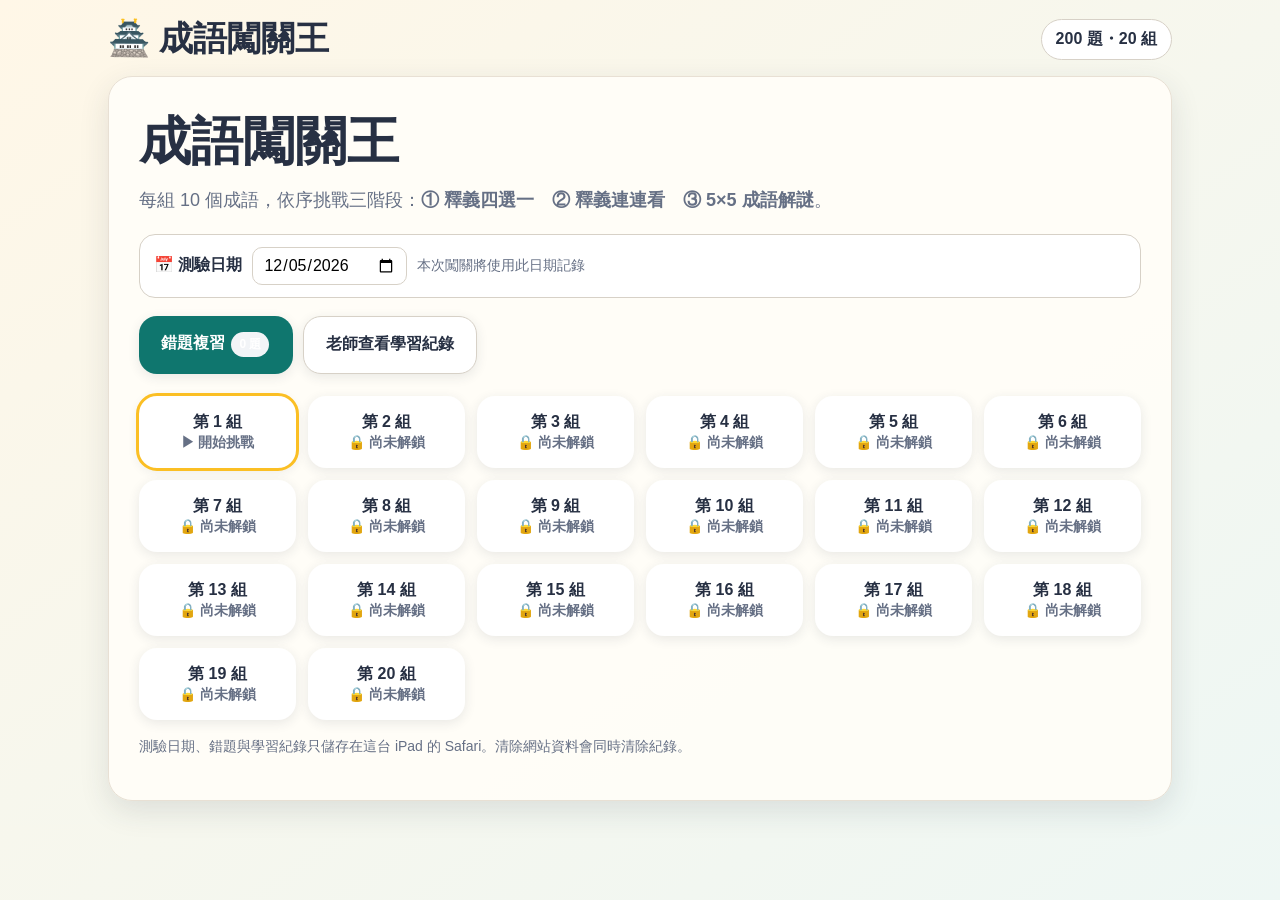
==== idiom-quiz.html @ 86981073 "Add idiom quiz game (成語闖關王) HTML page Co-Authored-By: Claude Fable 5 <noreply@anthropic.com> Claude-" ====
<!doctype html>
<html lang="zh-Hant"><head><meta charset="utf-8"><meta name="viewport" content="width=device-width,initial-scale=1,maximum-scale=1,user-scalable=no,viewport-fit=cover"><meta name="apple-mobile-web-app-capable" content="yes"><meta name="apple-mobile-web-app-status-bar-style" content="default"><title>成語闖關王｜臺南市國小成語題庫</title>
<style>
:root{--bg:#f6f1e8;--card:#fffdf8;--ink:#273043;--muted:#667085;--accent:#f59e0b;--accent2:#0f766e;--ok:#15803d;--bad:#b42318;--line:#d7d1c7;--shadow:0 10px 30px rgba(39,48,67,.12)}
*{box-sizing:border-box;-webkit-tap-highlight-color:transparent} html,body{margin:0;min-height:100%;font-family:-apple-system,BlinkMacSystemFont,"PingFang TC","Noto Sans TC","Microsoft JhengHei",sans-serif;color:var(--ink);background:linear-gradient(145deg,#fff7e7,#eef7f4);touch-action:manipulation} button{font:inherit;color:inherit} .app{max-width:1100px;margin:auto;padding:calc(16px + env(safe-area-inset-top)) 18px calc(24px + env(safe-area-inset-bottom))} header{display:flex;gap:12px;align-items:center;justify-content:space-between;margin-bottom:14px} .brand{font-weight:900;font-size:clamp(22px,4vw,34px)} .pill{background:#fff;border:1px solid var(--line);padding:9px 14px;border-radius:999px;font-weight:700} .card{background:rgba(255,253,248,.96);border:1px solid #e8e0d4;border-radius:24px;box-shadow:var(--shadow);padding:clamp(18px,3vw,30px)} h1,h2,h3,p{margin-top:0} .home h1{font-size:clamp(30px,6vw,52px);margin-bottom:8px} .lead{font-size:18px;color:var(--muted);line-height:1.7} .group-grid{display:grid;grid-template-columns:repeat(auto-fit,minmax(145px,1fr));gap:12px;margin-top:22px} .group-btn,.bigbtn,.option,.match-btn{border:0;border-radius:18px;background:white;box-shadow:0 3px 12px rgba(39,48,67,.1);padding:16px;min-height:58px;cursor:pointer;font-weight:800} .group-btn.done{background:#e9f8ef;color:#166534} .group-btn.current{outline:3px solid #fbbf24} .bigbtn{background:var(--accent2);color:white;padding:14px 22px} .secondary{background:#fff;color:var(--ink);border:1px solid var(--line)} .topline{display:flex;align-items:center;justify-content:space-between;gap:10px;flex-wrap:wrap} .progress{height:12px;background:#ece8df;border-radius:99px;overflow:hidden;margin:12px 0 22px} .progress>div{height:100%;background:linear-gradient(90deg,#f59e0b,#0f766e);transition:width .25s} .instruction{font-size:17px;color:var(--muted);line-height:1.6} .match-wrap{display:grid;grid-template-columns:1fr 1.65fr;gap:18px;position:relative} .match-col{display:flex;flex-direction:column;gap:12px} .match-btn{text-align:left;line-height:1.45;position:relative;border:2px solid transparent} .match-btn.idiom{font-size:22px;text-align:center} .match-btn.selected{border-color:#f59e0b;background:#fff7dd} .match-btn.matched{background:#e8f7ed;color:#166534;opacity:.75} .definition{font-size:clamp(19px,3.2vw,28px);line-height:1.7;background:#fff7e7;padding:22px;border-radius:18px;margin:18px 0} .options{display:grid;grid-template-columns:1fr 1fr;gap:14px} .option{font-size:clamp(20px,3vw,26px);min-height:76px} .option.correct{background:#dcfce7;color:#166534} .option.wrong{background:#fee2e2;color:#991b1b} .grid5{display:grid;grid-template-columns:repeat(5,1fr);gap:10px;max-width:620px;margin:18px auto} .tile{aspect-ratio:1;border:0;border-radius:16px;background:white;box-shadow:0 3px 12px rgba(39,48,67,.13);font-size:clamp(27px,6vw,46px);font-weight:900;cursor:pointer} .tile.sel{background:#fff0bd;outline:3px solid #f59e0b} .tile.solved{background:#e7f7ec;color:#166534} .tile.bad{animation:shake .25s;background:#fee2e2} @keyframes shake{25%{transform:translateX(-5px)}75%{transform:translateX(5px)}} .answerline{height:54px;display:flex;justify-content:center;align-items:center;gap:8px;font-size:28px;font-weight:900;letter-spacing:.15em} .feedback{min-height:30px;text-align:center;font-weight:800;margin:12px 0} .ok{color:var(--ok)} .badtext{color:var(--bad)} .stage-badge{font-weight:900;color:#0f766e} .scorebox{display:flex;gap:10px;flex-wrap:wrap} .modal{position:fixed;inset:0;background:rgba(15,23,42,.42);display:flex;align-items:center;justify-content:center;padding:20px;z-index:5} .modal .card{max-width:560px;text-align:center} .hidden{display:none!important} .stars{font-size:42px;letter-spacing:8px} .tiny{font-size:14px;color:var(--muted)} @media(max-width:720px){.match-wrap{grid-template-columns:1fr} .match-btn.idiom{font-size:20px} .options{grid-template-columns:1fr} .card{border-radius:18px;padding:16px} .grid5{gap:7px} .tile{border-radius:12px}} @media(orientation:landscape) and (max-height:600px){.app{padding-top:8px} header{margin-bottom:6px} .definition{padding:12px;margin:8px 0;font-size:18px} .grid5{max-width:430px;gap:6px;margin:8px auto} .tile{font-size:30px}}

/* 學習紀錄與教師模式 */
.home-actions{display:flex;gap:10px;flex-wrap:wrap;margin:18px 0}.datebox{display:flex;align-items:center;gap:10px;flex-wrap:wrap;background:#fff;padding:12px 14px;border:1px solid var(--line);border-radius:16px}.datebox input{font:inherit;padding:8px 10px;border:1px solid var(--line);border-radius:10px;background:#fff}.record-table{width:100%;border-collapse:collapse;font-size:15px}.record-table th,.record-table td{padding:10px 8px;border-bottom:1px solid var(--line);text-align:left;vertical-align:top}.record-table th{background:#f8f5ef;position:sticky;top:0}.table-wrap{overflow:auto;max-height:52vh;border:1px solid var(--line);border-radius:14px}.wrong-list{display:grid;gap:10px;margin:14px 0}.wrong-item{background:#fff;border:1px solid var(--line);border-radius:14px;padding:12px}.tag{display:inline-block;padding:4px 8px;border-radius:999px;font-size:12px;font-weight:800;background:#f2f4f7;margin:2px}.tag.badtag{background:#fee2e2;color:#991b1b}.tag.oktag{background:#dcfce7;color:#166534}.review-count{font-size:20px;font-weight:900}.danger{background:#fff;color:#991b1b;border:1px solid #fecaca}.teacher-summary{display:grid;grid-template-columns:repeat(auto-fit,minmax(150px,1fr));gap:10px;margin:14px 0}.stat{background:#fff;border:1px solid var(--line);border-radius:14px;padding:14px}.stat b{display:block;font-size:26px;margin-top:4px}@media(max-width:720px){.record-table{font-size:13px}.record-table th,.record-table td{padding:8px 6px}}
</style></head><body><div class="app"><header><div class="brand">🏯 成語闖關王</div><div id="headerInfo" class="pill">200 題</div></header><main id="main"></main></div><div id="modal" class="modal hidden"><div class="card" id="modalCard"></div></div>
<script>
const BANK=[{"no": 1, "group": "第 1 組", "idiom": "口若懸河", "definition": "形容人說起話來像瀑布一樣滔滔不絕，比喻人能言善辯。與「笨口拙舌、張口結舌、期期艾艾」相反。"}, {"no": 2, "group": "第 1 組", "idiom": "探囊取物", "definition": "伸手到袋子裡拿取東西。比喻事情極容易辦到。也作「囊中取物」。"}, {"no": 3, "group": "第 1 組", "idiom": "守株待兔", "definition": "沿用過去的方法，守在樹旁，等待撞樹而死的兔子，最後終一無所得。比喻拘泥守成。後亦用「守株待兔」比喻妄想不勞而獲或等著目標自己送上門來。"}, {"no": 4, "group": "第 1 組", "idiom": "明察秋毫", "definition": "目光敏銳，可看見秋天鳥獸新長的毫毛。後用「明察秋毫」比喻洞察一切，能看到極細微的地方。（秋毫：鳥獸在秋天新長的細毛。後用以比喻細微的事物。)"}, {"no": 5, "group": "第 1 組", "idiom": "投桃報李", "definition": "比喻朋友之間友情深重，禮尚往來。"}, {"no": 6, "group": "第 1 組", "idiom": "防微杜漸", "definition": "微，隱微。杜，堵塞、阻絕。漸，逐漸擴大。在錯誤或壞事萌芽的時候及時制止，杜絕它發展。意指謹慎地防止事物的惡化。"}, {"no": 7, "group": "第 1 組", "idiom": "宜室宜家", "definition": "指女子有婦德，能使家庭和樂，夫婦和諧。"}, {"no": 8, "group": "第 1 組", "idiom": "謙沖自牧", "definition": "指人謙虛不自滿。（牧，養）"}, {"no": 9, "group": "第 1 組", "idiom": "一言九鼎", "definition": "形容說話具有決定性的作用。（鼎，古代國家的寶器）"}, {"no": 10, "group": "第 1 組", "idiom": "鴻鵠之志", "definition": "鴻鵠，天鵝，善高飛；形容遠大的志向，與「燕雀之志」相反。"}, {"no": 11, "group": "第 2 組", "idiom": "疾風勁草", "definition": "喻遭遇危難，才知其節操的堅貞。"}, {"no": 12, "group": "第 2 組", "idiom": "矯揉造作", "definition": "刻意的人工施為與雕琢。後亦用「矯揉造作」形容裝腔作勢、刻意做作的態度。義近「裝腔作勢」、「裝模作樣」。"}, {"no": 13, "group": "第 2 組", "idiom": "孜孜不倦", "definition": "指勤勉而不知疲倦。也作「孳ㄗ孳不倦」。(孜孜，勤勉不懈。)"}, {"no": 14, "group": "第 2 組", "idiom": "伯樂相馬", "definition": "比喻善於發現、選拔人才。（伯樂，本名孫陽，春秋秦穆公時人，以善於觀察馬著稱）"}, {"no": 15, "group": "第 2 組", "idiom": "沉魚落雁", "definition": "形容女子容貌美麗出眾。（「閉月羞花」、「國色天香」、「傾國傾城」皆可形容美人）"}, {"no": 16, "group": "第 2 組", "idiom": "吳下阿蒙", "definition": "用以譏諷人沒有才學。（阿蒙，三國時吳國大將呂蒙）"}, {"no": 17, "group": "第 2 組", "idiom": "高瞻遠矚", "definition": "形容人眼光遠大。（瞻，遠望；矚，注視）"}, {"no": 18, "group": "第 2 組", "idiom": "光風霽月", "definition": "用雨過天晴時的清風明月，比喻人坦蕩高尚的胸懷品格。（光風，雨後初晴時的和風；霽，指雨雪初晴）"}, {"no": 19, "group": "第 2 組", "idiom": "口碑載道", "definition": "眾人稱頌的話語，就像刻在記功碑上一樣，到處流傳。比喻廣受好評。同「有口皆碑」"}, {"no": 20, "group": "第 2 組", "idiom": "江郎才盡", "definition": "南朝文學家江淹，少有文名，晚年文思漸衰。比喻才情文思的減退。"}, {"no": 21, "group": "第 3 組", "idiom": "行雲流水", "definition": "比喻文章非常自然，毫不呆板。"}, {"no": 22, "group": "第 3 組", "idiom": "行不由徑", "definition": "走路不走小路。比喻人行事光明正大，心胸坦蕩磊落。"}, {"no": 23, "group": "第 3 組", "idiom": "文過飾非", "definition": "文：掩飾。飾：遮掩、偽裝。掩飾過失、錯誤。"}, {"no": 24, "group": "第 3 組", "idiom": "童叟無欺", "definition": "童意為「小孩」、叟意為「老人」，對待小孩和老人的態度一樣，不會欺瞞。比喻商店買賣誠實有信用。"}, {"no": 25, "group": "第 3 組", "idiom": "千里鵝毛", "definition": "喻禮物雖輕但情意甚重。（鵝毛，指物品微薄）"}, {"no": 26, "group": "第 3 組", "idiom": "鍥而不捨", "definition": "比喻做事持之以恆，堅持不懈。（鍥，雕刻；捨，停止）"}, {"no": 27, "group": "第 3 組", "idiom": "一暴十寒", "definition": "在陽光下曝晒一天，又接連冷凍十天。比喻人做事缺乏恆心，時常中斷(暴，同「曝」，曝晒)。"}, {"no": 28, "group": "第 3 組", "idiom": "滴水穿石", "definition": "滴水久了可使石穿。比喻持之以恆，事必有成。後亦用「水滴石穿」比喻小問題日積月累也會成為大問題。義近「有志竟成」，與「半途而廢」義反。"}, {"no": 29, "group": "第 3 組", "idiom": "寸草春暉", "definition": "比喻父母養育恩情的深重，兒女竭盡心力亦難以回報。（寸草，一寸長的小草，指兒女；春暉，春天溫暖的陽光，指父母對兒女細心的呵護與教養）"}, {"no": 30, "group": "第 3 組", "idiom": "金蘭之交", "definition": "形容朋友交情的契合。（金，用以比喻其堅；蘭，比喻其香。）與「莫逆之交」、「金石之交」義近。"}, {"no": 31, "group": "第 4 組", "idiom": "鏡花水月", "definition": "鏡中的影像，水裡的月亮。比喻虛幻不實在。同「鏡像水月」。"}, {"no": 32, "group": "第 4 組", "idiom": "讓棗推梨", "definition": "南朝梁 王泰讓棗，後漢 孔融推梨。用以稱讚兄弟之間友愛。與「兄友弟恭」義近。"}, {"no": 33, "group": "第 4 組", "idiom": "駑馬十駕", "definition": "駑，劣馬；駕，指馬車一天的行程為一駕。句謂良馬一天能跑千里之遙；劣馬雖慢，只要堅持不懈，也能跑很遠的路程。比喻平庸的人只要勤奮做事，也能有所成就。同「跬ㄎㄨㄟˇ步千里」、「勤能補拙」。"}, {"no": 34, "group": "第 4 組", "idiom": "汲汲營營", "definition": "汲汲，勤求不息；營營，追逐求取。形容人急切地奔馳追逐，以求取功名利祿。"}, {"no": 35, "group": "第 4 組", "idiom": "一片冰心", "definition": "又作「冰心玉壺」。冰心，心如冰般純潔清明。比喻人不慕名利，心境高潔。"}, {"no": 36, "group": "第 4 組", "idiom": "蕙質蘭心", "definition": "又作「蘭質蕙心」。蘭、蕙，皆香草；心靈如蕙，品質如蘭。比喻女子心性聰慧高雅。"}, {"no": 37, "group": "第 4 組", "idiom": "焚琴煮鶴", "definition": "把琴當柴燒，烹煮鶴來吃。比喻極殺風景的事。"}, {"no": 38, "group": "第 4 組", "idiom": "班門弄斧", "definition": "班，魯班，古代春秋魯國巧匠；弄，耍弄。「班門弄斧」指在巧匠魯班門前耍弄大斧。比喻在行家面前賣弄本事，不自量力。與「量力而行、深藏不露」相反。"}, {"no": 39, "group": "第 4 組", "idiom": "不世之材", "definition": "不世，世上少有的，非常的。形容當世少有，極出色的人材；是推崇讚譽之詞。同「蓋世之才」（註：蓋世，超過、高出當代之上）。"}, {"no": 40, "group": "第 4 組", "idiom": "劍及履及", "definition": "履，鞋子，做腳步解。及，到達。比喻奮起速行，指辦事效率極高。"}, {"no": 41, "group": "第 5 組", "idiom": "運籌帷幄", "definition": "運籌，籌謀策劃；帷幄，古時軍中帳幕。泛指善於策劃或指揮，也用以比喻居幕後策劃。"}, {"no": 42, "group": "第 5 組", "idiom": "一字千金", "definition": "一個字價值千兩黃金；形容文字價值很高。"}, {"no": 43, "group": "第 5 組", "idiom": "伯仲之間", "definition": "比喻彼此的能力不相上下。（古代兄弟排行：伯仲叔季。以伯仲比喻差距小。）與「一時瑜亮」、「不分軒輊」、「工力悉敵」、「並駕齊驅」意思相當。"}, {"no": 44, "group": "第 5 組", "idiom": "披星戴月", "definition": "形容早出晚歸地辛勤工作。"}, {"no": 45, "group": "第 5 組", "idiom": "臨深履薄", "definition": "形容謹慎小心。（詩經：「戰戰兢兢，如臨深淵，如履薄冰」）"}, {"no": 46, "group": "第 5 組", "idiom": "眾口鑠金", "definition": "形容輿論力量極大，可以顛倒黑白，混淆是非。（註：鑠，熔化；金，泛指金屬）"}, {"no": 47, "group": "第 5 組", "idiom": "好整以暇", "definition": "形容人喜愛嚴整而又能從容不迫（註：整，使齊一、有秩序；以，而）；今多用在紛亂、繁忙中顯得從容不迫的樣子。"}, {"no": 48, "group": "第 5 組", "idiom": "不亢不卑", "definition": "不高傲也不自卑。（亢：高。）"}, {"no": 49, "group": "第 5 組", "idiom": "曲突徙薪", "definition": "突，煙囪；彎曲煙囪，移開木材。比喻在禍患未發生前，先採取防範措施，則災禍不會發生。同「防患未然」、「未雨綢繆」。"}, {"no": 50, "group": "第 5 組", "idiom": "發憤忘食", "definition": "專心學習或工作以致忘記吃飯，形容十分勤奮。"}, {"no": 51, "group": "第 6 組", "idiom": "臨渴掘井", "definition": "不早作準備，事到臨頭才想辦法。"}, {"no": 52, "group": "第 6 組", "idiom": "按部就班", "definition": "部，類別；班，次序。原指寫文章時選取適當義理，加以編排順序。後指做事按照部署ㄕㄨˋ，依次進行。也可指依照老規矩辦事。"}, {"no": 53, "group": "第 6 組", "idiom": "指鹿為馬", "definition": "明明是鹿卻說是馬。比喻公然歪曲事實。"}, {"no": 54, "group": "第 6 組", "idiom": "臨淵羨魚", "definition": "比喻只作空想，難收實效。（羨，希望得到。）"}, {"no": 55, "group": "第 6 組", "idiom": "美輪美奐", "definition": "輪：高大的樣子。奐：文彩鮮明的樣子。形容房屋規模高大、裝飾華美。"}, {"no": 56, "group": "第 6 組", "idiom": "庖丁解牛", "definition": "梁惠王時有位廚師庖丁善宰牛，且技巧極為熟練。典出《莊子˙養生主》。後比喻對事物瞭解透澈，做事能得心應手，運用自如。與「游刃有餘」、「遊刃有餘」義近。"}, {"no": 57, "group": "第 6 組", "idiom": "見賢思齊", "definition": "看到賢能的人，便想效法他。《論語.里仁》：「見賢思齊焉，見不賢而內自省也。」《晉.常璩.華陽國志.卷四.南中志》：「知足下追踵古人，見賢思齊。」亦作「見德思齊」。"}, {"no": 58, "group": "第 6 組", "idiom": "譁眾取寵", "definition": "指用浮誇的言行以取悅大眾。"}, {"no": 59, "group": "第 6 組", "idiom": "張冠李戴", "definition": "弄錯了對象或弄錯了事實。"}, {"no": 60, "group": "第 6 組", "idiom": "削足適履", "definition": "削短腳趾來配合鞋子的大小。形容勉強求合，生搬硬套，而不顧及實際狀況。"}, {"no": 61, "group": "第 7 組", "idiom": "前倨後恭", "definition": "倨，傲慢；先前態度傲慢，後又轉為恭敬。用以譏笑勢利的人前後態度不一。"}, {"no": 62, "group": "第 7 組", "idiom": "暴殄天物", "definition": "暴，損害、糟蹋；殄，滅絕；天物，指鳥獸草木等自然界生物。殘殺滅絕自然界的生物；後泛指對物品不知愛惜，任意糟蹋。"}, {"no": 63, "group": "第 7 組", "idiom": "沽名釣譽", "definition": "指人矯情造作，用手段獵取名聲或讚譽。沽，買；釣，用餌引魚上鉤。"}, {"no": 64, "group": "第 7 組", "idiom": "提綱挈領", "definition": "綱，魚網上的總繩；挈，提起。全句是說「提起魚網的總繩，提起衣服的領子。」比喻抓住事理的重點。"}, {"no": 65, "group": "第 7 組", "idiom": "緣木求魚", "definition": "緣，動詞，順著東西往上爬。比喻方法、方向錯誤，根本不可能達到目的，徒勞無功而已。"}, {"no": 66, "group": "第 7 組", "idiom": "南橘北枳", "definition": "比喻生長環境的好壞影響本質的優劣。（枳，似橘而小，果實味道不同；橘生長在淮南就叫做橘子，生長在淮北就是枳。）相關語詞：「逾淮為枳」、「橘化為枳」。"}, {"no": 67, "group": "第 7 組", "idiom": "櫛風沐雨", "definition": "櫛，梳理頭髮；沐，洗頭；以風梳髮，以雨洗頭；形容不避風雨，奔波勞頓。"}, {"no": 68, "group": "第 7 組", "idiom": "甘之如飴", "definition": "比喻樂於承擔艱苦的事情。（飴，糖）"}, {"no": 69, "group": "第 7 組", "idiom": "固若金湯", "definition": "比喻防守嚴密，無懈可擊。義近「金城湯池」。"}, {"no": 70, "group": "第 7 組", "idiom": "甚囂塵上", "definition": "喧譁嘈雜，塵沙飛揚，原指軍隊作戰前的準備情況。後用「甚囂塵上」形容傳聞四起，議論紛紛；或指極為猖狂、囂張。"}, {"no": 71, "group": "第 8 組", "idiom": "臥薪嘗膽", "definition": "越王句踐躺臥在柴薪上，不時舔嘗苦膽，以警惕自己不忘所受的屈辱。比喻刻苦自勵，發奮圖強。與「醉生夢死」、「苟且偷生」義反。"}, {"no": 72, "group": "第 8 組", "idiom": "水到渠成", "definition": "水流到的地方，自然會形成溝渠。比喻事情條件齊全，自然成功，不必強求。「瓜熟蒂落」同義。"}, {"no": 73, "group": "第 8 組", "idiom": "倒行逆施", "definition": "比喻不按照情理行事。後用「倒行逆施」比喻胡作非為的罪惡行徑。"}, {"no": 74, "group": "第 8 組", "idiom": "不忮不求", "definition": "忮，嫉妒。指不嫉妒，不貪得。後來多用來形容淡泊無求，不做非分之事的處世態度。"}, {"no": 75, "group": "第 8 組", "idiom": "一鼓作氣", "definition": "意指作戰時擊第一通鼓，戰士們最能鼓足勇氣。後比喻做事時要趁著剛開始時的勇氣去做才容易成功。與「打鐵趁熱、一氣呵成」相似。"}, {"no": 76, "group": "第 8 組", "idiom": "字字珠璣", "definition": "珠璣，比喻優美的文章或詞句。形容句子或文章中遣詞用字非常優美。"}, {"no": 77, "group": "第 8 組", "idiom": "披肝瀝膽", "definition": "把肝膽都拿出來。比喻做人極為真誠坦白。（瀝，作「披露」、「表陳」解）"}, {"no": 78, "group": "第 8 組", "idiom": "明哲保身", "definition": "形容人能迴避禍患，保全己身。（明，明於理；哲，察於事）"}, {"no": 79, "group": "第 8 組", "idiom": "洞燭先機", "definition": "表示能清楚地預見事情先兆。（洞，副詞，透徹地；燭，動詞，照見）意同「洞燭幽微」。"}, {"no": 80, "group": "第 8 組", "idiom": "趨之若鶩", "definition": "趨附於他的人像成群的野鴨一樣，比喻眾人爭相追逐某項事物。多用於貶義。（鶩，野鴨）"}, {"no": 81, "group": "第 9 組", "idiom": "蜚短流長", "definition": "蜚，通「飛」。指無中生有，造謠生事。"}, {"no": 82, "group": "第 9 組", "idiom": "斬釘截鐵", "definition": "形容說話辦事堅決果斷，毫不猶豫。"}, {"no": 83, "group": "第 9 組", "idiom": "自怨自艾", "definition": "艾，割草，比喻改正；原指悔恨自己的錯誤，自己改正。現在多指自責悔嘆。"}, {"no": 84, "group": "第 9 組", "idiom": "大快朵頤", "definition": "朵，動。頤，下巴。朵頤，指動著腮頰欲食的樣子。指飽食愉快的樣子。與「大飽口福」相似。"}, {"no": 85, "group": "第 9 組", "idiom": "生意盎然", "definition": "形容充滿生命氣息，生命力旺盛。"}, {"no": 86, "group": "第 9 組", "idiom": "魚雁往返", "definition": "魚雁皆指書信。用來比喻書信往來。"}, {"no": 87, "group": "第 9 組", "idiom": "頤指氣使", "definition": "頤，下巴；頤指，不說話而用臉部表情示意；氣使，用神情去指揮別人。形容對別人態度傲慢。"}, {"no": 88, "group": "第 9 組", "idiom": "奇貨可居", "definition": "珍異的貨品，可以收藏聚集起來，等候高價出售。後用來比喻依靠某種專長或有利用價值的東西作為資本，來謀取利益。（居：存積、儲存）。"}, {"no": 89, "group": "第 9 組", "idiom": "言簡意賅", "definition": "賅，完備；形容說話或寫文章簡明扼要，但意義卻能包括無遺。與「言近旨遠」、「言淺意深」義近。"}, {"no": 90, "group": "第 9 組", "idiom": "立竿見影", "definition": "比喻功效迅速。"}, {"no": 91, "group": "第 10 組", "idiom": "罄竹難書", "definition": "罄，盡；竹，古代寫書的竹簡；形容罪惡極多，無法細數。"}, {"no": 92, "group": "第 10 組", "idiom": "杞人憂天", "definition": "古時杞國有個人，成天擔心天會塌下來，因而寢食難安。後來用以比喻無謂的憂慮。與「杞天之憂、庸人自擾」相似。"}, {"no": 93, "group": "第 10 組", "idiom": "馬齒徒長", "definition": "馬齒隨著年歲而增多，比喻年齡。徒長用以謙稱自己只是年齡增多，但學問沒有長進，事業無成。"}, {"no": 94, "group": "第 10 組", "idiom": "麻中蓬直", "definition": "飛蓬草生長在麻中，不用扶持也能直立生長。形容好的環境可以對人產生積極的影響。近似「近朱者赤」、「潛移默化」。"}, {"no": 95, "group": "第 10 組", "idiom": "牛角掛書", "definition": "掛書於牛角，且行且讀。形容勤苦向學。"}, {"no": 96, "group": "第 10 組", "idiom": "濫竽充數", "definition": "竽，竹製的簧管樂器；比喻沒有真才實學的人，混在行家裡面充數。"}, {"no": 97, "group": "第 10 組", "idiom": "從善如流", "definition": "表示樂於接受別人正確的意見。與「從善如登」相反。"}, {"no": 98, "group": "第 10 組", "idiom": "囫圇吞棗", "definition": "囫圇，完整的；比喻理解事物或學習時，不細加領悟，只是籠統含糊地接受。"}, {"no": 99, "group": "第 10 組", "idiom": "面面相覷", "definition": "你看我，我看你，相視無言。後用來形容驚懼、詫異而不知所措的樣子。(覷：看。)"}, {"no": 100, "group": "第 10 組", "idiom": "耳濡目染", "definition": "濡，沾染；耳朵常聽，眼睛常看。指無形中受到影響而被同化。"}, {"no": 101, "group": "第 11 組", "idiom": "一傅眾咻", "definition": "傅，教；咻，喧鬧；一個人教，許多人在旁喧鬧擾亂。喻學習環境的重要。"}, {"no": 102, "group": "第 11 組", "idiom": "笑容可掬", "definition": "掬，用兩手捧取。形容笑容滿面的樣子。與「喜形於色、笑逐顏開」相似。"}, {"no": 103, "group": "第 11 組", "idiom": "如雷貫耳", "definition": "好像雷聲傳入耳朵那樣響亮。比喻人名氣很大，眾所共聞。"}, {"no": 104, "group": "第 11 組", "idiom": "望洋興嘆", "definition": "比喻因能力不足而自嘆不如或感到無可奈何。與「無可奈何」義近。"}, {"no": 105, "group": "第 11 組", "idiom": "望其項背", "definition": "項，頸的後部；形容趕得上。「難以望其項背」則形容遠遠落後，比不上別人。"}, {"no": 106, "group": "第 11 組", "idiom": "唾手可得", "definition": "往手上吐唾沫，比喻極容易取得。"}, {"no": 107, "group": "第 11 組", "idiom": "胼手胝足", "definition": "胼、胝，厚繭。手掌腳底因勞動過度，皮膚久受摩擦而產生厚繭。形容極為辛勞。"}, {"no": 108, "group": "第 11 組", "idiom": "倩人捉刀", "definition": "倩，請；捉刀，意指拿筆代寫文章，因為古代以刀削竹簡，而把文字刻在竹簡上。比喻請人代作文章。"}, {"no": 109, "group": "第 11 組", "idiom": "含英咀華", "definition": "品味文章的要旨，咀嚼辭藻的華美。形容文章辭藻華美，值得品味涵詠。亦可用於祝賀人作文比賽獲勝的賀辭。(英、華：指文章、事物精要的部分。)"}, {"no": 110, "group": "第 11 組", "idiom": "暮鼓晨鐘", "definition": "佛寺中敲鐘擊鼓以報時。原表示日子一天一天過去了，今用以比喻使人覺悟的言論；亦作「晨鐘暮鼓」。意近「當頭棒喝ㄏㄜˋ」。"}, {"no": 111, "group": "第 12 組", "idiom": "大放厥詞", "definition": "指發表誇張的言詞。"}, {"no": 112, "group": "第 12 組", "idiom": "邯鄲學步", "definition": "比喻學他人不成，反而失去本來的面目。（典故：壽陵少年學邯鄲人走路，他不但沒有學成，反而連自己原來的步法也忘了，結果只好爬著回去）"}, {"no": 113, "group": "第 12 組", "idiom": "迴腸盪氣", "definition": "形容文章或音樂感人至深，又作「盪氣迴腸」。"}, {"no": 114, "group": "第 12 組", "idiom": "音容宛在", "definition": "人的聲音與容貌彷若在眼前，多用於對死者的弔唁（ㄧㄢˋ）之詞。"}, {"no": 115, "group": "第 12 組", "idiom": "名落孫山", "definition": "指考試或選拔未被錄取。"}, {"no": 116, "group": "第 12 組", "idiom": "老嫗能解", "definition": "嫗，老婦人；形容詩文的淺顯易懂。"}, {"no": 117, "group": "第 12 組", "idiom": "晨昏定省", "definition": "子女侍奉父母的日常儀節。"}, {"no": 118, "group": "第 12 組", "idiom": "撲朔迷離", "definition": "撲朔，雄兔腳毛蓬鬆。迷離，雌兔眼睛瞇縫。撲朔迷離指兔子奔跑時很難辨別雌雄。形容事物錯綜複雜，難以驟然明瞭真相，或用於形容景色迷濛。"}, {"no": 119, "group": "第 12 組", "idiom": "拾人牙慧", "definition": "抄襲別人的語言文字。"}, {"no": 120, "group": "第 12 組", "idiom": "孤掌難鳴", "definition": "一個巴掌難以拍出聲響。比喻人孤立無助，不能成事。與「眾志成城」義反。"}, {"no": 121, "group": "第 13 組", "idiom": "春風化雨", "definition": "老師的教導，如和暖的春風吹拂，如及時的雨水潤化萬物。比喻完善的教化，使人潛移默化。"}, {"no": 122, "group": "第 13 組", "idiom": "不落窠臼", "definition": "比喻不落俗套，有獨創風格。"}, {"no": 123, "group": "第 13 組", "idiom": "拋磚引玉", "definition": "比喻先以自己粗陋的見解或行動來引發別人美好的言論或行為。謙稱自己率先做事。"}, {"no": 124, "group": "第 13 組", "idiom": "渾渾噩噩", "definition": "渾渾，渾厚的樣子；噩噩，嚴正的樣子；句謂人渾樸天真，嚴肅敦厚。今用以形容人糊里糊塗，或對事物無所用心的樣子。"}, {"no": 125, "group": "第 13 組", "idiom": "迎刃而解", "definition": "迎著刀刃的竹子，會順著刀勢裂開。形容相連的事物很容易分解，亦用來比喻事情很容易處理。"}, {"no": 126, "group": "第 13 組", "idiom": "鳳毛麟角", "definition": "鳳凰的羽毛、麒麟的角。比喻稀罕珍貴的人、物。與「吉光片羽」、「屈指可數」、「寥若晨星」義近。"}, {"no": 127, "group": "第 13 組", "idiom": "鞭辟入裡", "definition": "鞭，鞭策；辟，透徹。鞭策剖析到最深層，指做學問自我督策，深入精微研究。後多以之形容言辭或文章說理深刻、透徹。"}, {"no": 128, "group": "第 13 組", "idiom": "擲地有聲", "definition": "形容文辭巧妙華美、說話音韻鏗ㄎㄥ鏘ㄑㄧㄤ有致。"}, {"no": 129, "group": "第 13 組", "idiom": "疊床架屋", "definition": "比喻一切措施，如說話、作文、設施制度等，重複其事，全無創建發明。「屋下架屋」、「床上施床」亦同。"}, {"no": 130, "group": "第 13 組", "idiom": "信口雌黃", "definition": "雌黃，橙黃色礦物，古代用於塗改文字。本指有如口中含著雌黃，能隨時改正不合意的語句。後用「信口雌黃」比喻不顧事實真相，隨口亂說或妄加批評。"}, {"no": 131, "group": "第 14 組", "idiom": "欲蓋彌彰", "definition": "形容想要掩飾過失，反而使過失更加明顯。"}, {"no": 132, "group": "第 14 組", "idiom": "絃歌不輟", "definition": "絃歌，本指用絃樂器伴奏而吟詠，泛指讀書、教學活動或禮樂教化。輟，停止。句謂讀書的聲音不停；比喻（1）講習、教學活動沒有間斷（2）學風很盛。"}, {"no": 133, "group": "第 14 組", "idiom": "不脛而走", "definition": "脛，小腿。「不脛而走」指沒有腿也能去。比喻事物不用推廣，也能迅速傳播。"}, {"no": 134, "group": "第 14 組", "idiom": "黔驢技窮", "definition": "比喻人拙劣的技能已經使完，而終至露出無能的本質。"}, {"no": 135, "group": "第 14 組", "idiom": "生靈塗炭", "definition": "生靈，百姓；塗，泥濘；炭，炭火。塗炭指像陷入水深火熱之中，處境痛苦。形容老百姓的處境極為艱難痛苦。"}, {"no": 136, "group": "第 14 組", "idiom": "風行草偃", "definition": "行，移動；偃，倒伏；風一吹過，草就倒伏。形容執政者以德化民，收效快速。"}, {"no": 137, "group": "第 14 組", "idiom": "沐猴而冠", "definition": "沐猴，獼猴。「沐猴而冠」指性情急躁的獼猴學人穿戴冠帽。比喻人虛有表象，卻不脫粗鄙的本質。"}, {"no": 138, "group": "第 14 組", "idiom": "摩頂放踵", "definition": "摩，磨損；放，至；踵，腳跟。句意：從頭到腳都磨破皮。形容一個人具有熱心救世的熱誠，為了眾人奔波勞苦。"}, {"no": 139, "group": "第 14 組", "idiom": "模稜兩可", "definition": "摸物稜角兩端，摸那一端都可以。比喻處理事情的態度含混，不表示明確的意見或主張。"}, {"no": 140, "group": "第 14 組", "idiom": "芒刺在背", "definition": "像是有許多細小的芒刺沾在背上，令人坐立難安。比喻因畏忌而極度不安。與「如坐針氈」義近。"}, {"no": 141, "group": "第 15 組", "idiom": "三人成虎", "definition": "比喻謠言或不實的傳聞經過多人散播，就會使人信以為真。"}, {"no": 142, "group": "第 15 組", "idiom": "指桑罵槐", "definition": "指著桑樹罵槐樹，比喻拐彎抹角的罵人。"}, {"no": 143, "group": "第 15 組", "idiom": "舐犢情深", "definition": "舐，舔ㄊㄧㄢˇ；犢，小牛；比喻父母疼愛子女的深情。"}, {"no": 144, "group": "第 15 組", "idiom": "慎終追遠", "definition": "謹慎處理父母的喪事，虔誠的追念祖先。指人不忘本，是重視孝道的用語。"}, {"no": 145, "group": "第 15 組", "idiom": "韜光養晦", "definition": "韜，隱藏；晦，昏暗。比喻把聲名或才華隱藏起來不外露。"}, {"no": 146, "group": "第 15 組", "idiom": "毛遂自薦", "definition": "毛遂，戰國趙人，為平原君食客。比喻自我推薦。"}, {"no": 147, "group": "第 15 組", "idiom": "斷章取義", "definition": "原意是取詩經的某一章來表達自己的心意。後來指：引用別人的文章或談話的片斷，而不顧及全篇內容與意思。"}, {"no": 148, "group": "第 15 組", "idiom": "戰戰兢兢", "definition": "戰戰，害怕的樣子；兢兢，小心謹慎的樣子。形容做事時戒慎惶恐的态度。與「兢兢業業」（註：業業，警惕小心的樣子 ）類似。"}, {"no": 149, "group": "第 15 組", "idiom": "望塵莫及", "definition": "及，達到；只見塵土飛揚而無法再趕上，指遠遠落於人後。"}, {"no": 150, "group": "第 15 組", "idiom": "並駕齊驅", "definition": "本指車駕並行，馬匹並排一齊奔跑。比喻彼此能力或地位，彼此相等。"}, {"no": 151, "group": "第 16 組", "idiom": "東施效顰", "definition": "效，仿效；顰，皺眉。比喻不知別人長處何在，胡亂模仿，結果適得其反。「邯鄲學步」、「畫虎類犬」義同。"}, {"no": 152, "group": "第 16 組", "idiom": "刮目相看", "definition": "又作「另眼相看」、「另眼相待」。指對方已不同往日或較別人特殊而給予與眾不同的對待。"}, {"no": 153, "group": "第 16 組", "idiom": "退避三舍", "definition": "本指作戰時，退兵九十里以表退讓，後引申為對別人忍讓，不敢相爭的意思。（三舍，古時行軍三十里為一舍，三舍為九十里）"}, {"no": 154, "group": "第 16 組", "idiom": "剛愎自用", "definition": "愎，固執己見；自用，自以為是。固執己見，專斷獨行。意同「師心自用」、「一意孤行」、「獨斷專行」。"}, {"no": 155, "group": "第 16 組", "idiom": "咎由自取", "definition": "咎，罪過；罪過、災禍是自己招來的。"}, {"no": 156, "group": "第 16 組", "idiom": "無遠弗屆", "definition": "屆，到的意思；指沒有不能到達的地方。"}, {"no": 157, "group": "第 16 組", "idiom": "千鈞一髮", "definition": "以一根頭髮懸吊千鈞重物，比喻情況非常危急。（鈞，古代重量單位，三十斤）"}, {"no": 158, "group": "第 16 組", "idiom": "破鏡重圓", "definition": "比喻「夫妻」離散後又再復合。"}, {"no": 159, "group": "第 16 組", "idiom": "破釜沉舟", "definition": "釜，鍋；比喻下定決心 ，只以一次機會就達到成功的目標，絕不留後路。"}, {"no": 160, "group": "第 16 組", "idiom": "韋編三絕", "definition": "韋，熟牛皮，古時用竹簡寫字，竹簡用牛皮帶編聯起來；三絕，指多次斷絕。用以形容讀書刻苦勤奮。"}, {"no": 161, "group": "第 17 組", "idiom": "信誓旦旦", "definition": "旦旦，誠懇的樣子，指誓言說得極為誠懇可信。"}, {"no": 162, "group": "第 17 組", "idiom": "撥雲見日", "definition": "比喻事態轉為明朗或形容境遇由壞轉好。意同「否ㄆㄧˇ極泰來」、「時來運轉」。"}, {"no": 163, "group": "第 17 組", "idiom": "中流砥柱", "definition": "中流，指黃河中游；砥柱，屹立於黃河中游之山。形容人在艱難動盪的環境中能擔當大任。"}, {"no": 164, "group": "第 17 組", "idiom": "車水馬龍", "definition": "車像流水，馬像長龍一樣往來不絕。形容車馬往來不絕的繁華熱鬧。與「川流不息」、「熙ㄒㄧ來攘ㄖㄤˇ往」、「絡ㄌㄨㄛˋ繹ㄧˋ不絕」義近。（川流不息：像河裡的水流一樣連續不斷，比喻來往行人、車馬很多。）"}, {"no": 165, "group": "第 17 組", "idiom": "維妙維肖", "definition": "維，文言語助詞；妙，美、好；肖，像、逼真。形容描寫或模仿極為逼真。"}, {"no": 166, "group": "第 17 組", "idiom": "滄海桑田", "definition": "大海變為桑田，桑田變為滄海。比喻世事變化很大。也作「滄海揚塵」、「東海揚塵」（註：海面揚塵，已經變為陸地的景象）"}, {"no": 167, "group": "第 17 組", "idiom": "滄海一粟", "definition": "粟，小米；比喻人在天地間，如大海中的一粒小米粒，極其渺小。※比較「曇花（華）一現」：曇花開放幾個小時就凋謝了，形容事物出現不久就消逝，極為短暫。"}, {"no": 168, "group": "第 17 組", "idiom": "年高德劭", "definition": "劭，美好。形容人年紀大而德行優美，受人尊敬。「德高望重」、「齒德俱尊」（註：齒，指年齡）義近。"}, {"no": 169, "group": "第 17 組", "idiom": "管鮑之交", "definition": "春秋齊國管仲和鮑叔牙相知最深。比喻交情深厚。"}, {"no": 170, "group": "第 17 組", "idiom": "既往不咎", "definition": "既，已經；咎，怪罪。形容對已經過去的錯事，不再追究責備。"}, {"no": 171, "group": "第 18 組", "idiom": "捕風捉影", "definition": "比喻所做之事或所說的話毫無根據，憑空揣測。"}, {"no": 172, "group": "第 18 組", "idiom": "相形見絀", "definition": "相形，比較；絀，不足。表示兩相比較，顯出其中一方的拙劣。也用作謙詞。"}, {"no": 173, "group": "第 18 組", "idiom": "人謀不臧", "definition": "謀，謀畫；臧，善、好；句謂人的謀畫不妥善。常用以說明事情失敗的原因，是人為所導致，與天命毫無關係。"}, {"no": 174, "group": "第 18 組", "idiom": "叱吒風雲", "definition": "叱吒，怒喝ㄏㄜˋ。一聲怒喝就能使風雲變色。形容人聲勢威力極大，能左右世局。"}, {"no": 175, "group": "第 18 組", "idiom": "物換星移", "definition": "景物變換，星辰位置移動；形容時序的變遷，人事的變化。"}, {"no": 176, "group": "第 18 組", "idiom": "二八年華", "definition": "二八，即十六歲。用以形容少女正當青春美麗的時期。"}, {"no": 177, "group": "第 18 組", "idiom": "大家風範", "definition": "大家，舊指有聲望地位的人家；風範，風度、氣派。意指有地位或有學識之人的特有氣度。《三俠五義˙第十八回》：『獻茶已畢，敘起話來，問答如流，氣度從容，真是大家風範，把個狄后樂了個不得。』」"}, {"no": 178, "group": "第 18 組", "idiom": "膾炙人口", "definition": "膾，切細的肉；炙，烤肉；二者是人人喜愛的美味。句指詩文或事物被眾人所喜愛而流傳。"}, {"no": 179, "group": "第 18 組", "idiom": "道貌岸然", "definition": "神態莊嚴，一副道學家的樣子，與「嬉皮笑臉」相反；常含有譏諷的意味，指一個人表面上故作嚴肅，事實上表裡不一。（岸然，高傲威嚴的樣子）"}, {"no": 180, "group": "第 18 組", "idiom": "夜不閉戶", "definition": "夜間睡覺不用關門，形容社會秩序良好安定，盜賊絕跡。同「路不拾遺」。"}, {"no": 181, "group": "第 19 組", "idiom": "梨園子弟", "definition": "梨園，原指唐玄宗教練歌舞藝人的地方。 後泛稱戲班為梨園；戲劇演員為「梨園子弟」或「梨園弟子」。"}, {"no": 182, "group": "第 19 組", "idiom": "匹夫之勇", "definition": "匹夫，一個人，泛指普通人；形容沒有智謀，僅憑個人蠻幹的勇敢。"}, {"no": 183, "group": "第 19 組", "idiom": "嘔心瀝血", "definition": "瀝，滴下。形容用盡心思腦力。"}, {"no": 184, "group": "第 19 組", "idiom": "草菅人命", "definition": "菅，一種野草；句謂把人命看做野草。指為政者漠視人命，任意殘害。"}, {"no": 185, "group": "第 19 組", "idiom": "同舟共濟", "definition": "濟，渡河。大家同坐一條船渡河，比喻利害一致、患難與共。與「風雨同舟」、「和衷共濟」、「同心協力」義近。"}, {"no": 186, "group": "第 19 組", "idiom": "瞠目結舌", "definition": "瞪大眼睛看而說不出話來，形容受窘或驚呆的樣子。"}, {"no": 187, "group": "第 19 組", "idiom": "燃眉之急", "definition": "像火燒眉毛般緊迫。形容事態嚴重，情況危急。義近「迫不及待」、「迫在眉睫」、「當務之急」、「急如星火」、「十萬火急」、「刻不容緩」。"}, {"no": 188, "group": "第 19 組", "idiom": "杯弓蛇影", "definition": "酒杯中映出弓的影子，像是有一條蛇。比喻因無中生有的疑慮自相驚擾不已。「草木皆兵」（註：把山上的草木都當作敵兵，形容極度驚恐時，疑神疑鬼的心理）義近。"}, {"no": 189, "group": "第 19 組", "idiom": "錙銖必較", "definition": "錙銖，古代重量單位；六銖為一錙，四錙為一兩；指極小的份量。用以形容對細微的事物或很少的錢財都要計較。同「斤斤計較」。"}, {"no": 190, "group": "第 19 組", "idiom": "談笑風生", "definition": "風生，風趣四溢；句謂談話時有說有笑，興致極高而風趣。"}, {"no": 191, "group": "第 20 組", "idiom": "妄自菲薄", "definition": "妄，沒根據、不實際，或做任意、輕率解。菲薄，動詞，輕視；句謂輕率地鄙視自己，形容人自輕自賤，過份地小看自己。"}, {"no": 192, "group": "第 20 組", "idiom": "古道熱腸", "definition": "古道，指古代敦厚純樸的道德風尚，不似今人薄情貪利。熱腸，熱心腸。形容待人厚道，真摯熱情；讚美有救助別人的美德。"}, {"no": 193, "group": "第 20 組", "idiom": "病入膏肓", "definition": "古代醫家指心尖脂肪為膏，心臟和隔膜之間為肓，認為膏肓之間為藥力所不能達到之處。句指病重到了無法醫治的地步；也比喻事態嚴重到無法挽回的程度。同「藥石無功」、「無可救藥」、「沈痾難起」（痾ㄜ，病）。"}, {"no": 194, "group": "第 20 組", "idiom": "野人獻曝", "definition": "野人，鄉野鄙夫，一般指農夫；曝，曬太陽。指平凡人所能貢獻的平凡事物，常用作提出建議時的自謙之詞，比喻所見雖然淺陋，而貢獻出於真心。"}, {"no": 195, "group": "第 20 組", "idiom": "鬼斧神工", "definition": "形容大自然景物之美妙，或藝術品之技藝精巧，已達神仙才能做到的境界，非人力所能及。"}, {"no": 196, "group": "第 20 組", "idiom": "循循善誘", "definition": "善於循序漸進的誘導別人。"}, {"no": 197, "group": "第 20 組", "idiom": "義憤填膺", "definition": "膺，胸膛；表示一個人為正義之不伸而激起的憤慨，充滿胸中。"}, {"no": 198, "group": "第 20 組", "idiom": "進退維谷", "definition": "形容前進後退都無路可走的困窘處境。意同「進退兩難」"}, {"no": 199, "group": "第 20 組", "idiom": "買櫝還珠", "definition": "買了裝珍珠的盒子，而把珍珠退還。後用「買櫝還珠」比喻捨本逐末，取捨失當。"}, {"no": 200, "group": "第 20 組", "idiom": "門可羅雀", "definition": "門前冷清，空曠得可張網捕雀。形容做官的人失勢後賓客稀少的景況。"}]; const DISTRACTOR=["案", "按", "岸", "暗", "部", "步", "布", "簿", "就", "舊", "救", "究", "班", "斑", "般", "板", "河", "何", "和", "合", "若", "弱", "偌", "懸", "玄", "旋", "選", "探", "嘆", "炭", "談", "囊", "狼", "郎", "朗", "取", "娶", "曲", "去", "物", "務", "悟", "誤", "守", "首", "手", "受", "株", "珠", "朱", "諸", "待", "代", "帶", "戴", "兔", "吐", "圖", "途", "明", "名", "鳴", "銘", "察", "查", "茶", "差", "秋", "丘", "邱", "球", "毫", "豪", "號", "桃", "逃", "陶", "淘", "報", "抱", "暴", "爆", "李", "理", "里", "禮", "防", "房", "訪", "仿", "微", "威", "危", "薇", "杜", "度", "渡", "肚", "漸", "建", "見", "箭", "宜", "儀", "疑", "移", "室", "事", "式", "世", "家", "加", "佳", "嘉", "謙", "千", "牽", "遷", "沖", "充", "衝", "蟲", "自", "字", "子", "紫", "牧", "木", "目", "穆", "言", "岩", "延", "研", "九", "久", "酒", "玖", "鼎", "頂", "定", "訂", "鴻", "宏", "洪", "紅", "鵠", "湖", "胡", "壺", "志", "至", "治", "智", "投", "頭", "偷", "透", "口", "扣", "叩", "寇"];
const byGroup=Array.from({length:20},(_,i)=>BANK.filter(x=>x.group===`第 ${i+1} 組`));
let state={group:0,stage:1,sub:0,q:0,score:0,attempts:0}; let selected=null,matched=new Set(),mcLocked=false,puzzle=null,session=null,review=null;
const $=s=>document.querySelector(s), main=$('#main'), modal=$('#modal');
const shuffle=a=>{a=[...a];for(let i=a.length-1;i>0;i--){let j=Math.floor(Math.random()*(i+1));[a[i],a[j]]=[a[j],a[i]]}return a};
const esc=s=>String(s??'').replace(/[&<>"']/g,c=>({'&':'&amp;','<':'&lt;','>':'&gt;','"':'&quot;',"'":'&#39;'}[c]));
function today(){let d=new Date(),z=n=>String(n).padStart(2,'0');return `${d.getFullYear()}-${z(d.getMonth()+1)}-${z(d.getDate())}`}
function getDate(){return localStorage.getItem('idiomTestDate')||today()}
function setDate(v){localStorage.setItem('idiomTestDate',v||today())}
function records(){try{return JSON.parse(localStorage.getItem('idiomRecords')||'[]')}catch(e){return []}}
function putRecords(r){localStorage.setItem('idiomRecords',JSON.stringify(r))}
function mastery(){try{return JSON.parse(localStorage.getItem('idiomMastery')||'{}')}catch(e){return {}}}
function putMastery(m){localStorage.setItem('idiomMastery',JSON.stringify(m))}
function unlocked(){return Math.max(1,Number(localStorage.getItem('idiomUnlocked')||1))}
function stageName(n){return n===1?'四選一':n===2?'連連看':'5×5 解謎'}
function beginSession(g){session={id:Date.now(),date:getDate(),group:g+1,started:new Date().toISOString(),finished:null,attempts:0,wrong:{},completed:false}}
function logWrong(item,stage,wrongChoice){if(!session)return;state.attempts++;session.attempts++;let k=item.no;let w=session.wrong[k]||(session.wrong[k]={no:item.no,idiom:item.idiom,definition:item.definition,count:0,stages:[],choices:[]});w.count++;if(!w.stages.includes(stageName(stage)))w.stages.push(stageName(stage));if(wrongChoice&&!w.choices.includes(wrongChoice))w.choices.push(wrongChoice);let m=mastery();m[k]={status:'pending',lastWrong:session.date};putMastery(m)}
function saveSession(completed=false){if(!session)return;session.completed=completed;if(completed)session.finished=new Date().toISOString();let r=records();let i=r.findIndex(x=>x.id===session.id);if(i>=0)r[i]=session;else r.push(session);putRecords(r)}
function activeWrong(){let r=records(),m=mastery(),map={};r.forEach(s=>Object.values(s.wrong||{}).forEach(w=>{let x=map[w.no]||(map[w.no]={...w,total:0,lastDate:s.date});x.total+=w.count;x.lastDate=s.date}));return Object.values(map).filter(w=>(m[w.no]?.status||'pending')!=='mastered').sort((a,b)=>b.total-a.total)}
function home(){state={group:0,stage:1,sub:0,q:0,score:0,attempts:0};session=null;$('#headerInfo').textContent='200 題・20 組';let u=unlocked(),aw=activeWrong();main.innerHTML=`<section class="card home"><h1>成語闖關王</h1><p class="lead">每組 10 個成語，依序挑戰三階段：<b>① 釋義四選一　② 釋義連連看　③ 5×5 成語解謎</b>。</p><div class="datebox"><b>📅 測驗日期</b><input id="testDate" type="date" value="${getDate()}"><span class="tiny">本次闖關將使用此日期記錄</span></div><div class="home-actions"><button class="bigbtn" id="reviewBtn">錯題複習 <span class="tag">${aw.length} 題</span></button><button class="bigbtn secondary" id="teacherBtn">老師查看學習紀錄</button></div><div class="group-grid">${byGroup.map((g,i)=>`<button class="group-btn ${i+1<u?'done':''} ${i+1===u?'current':''}" data-g="${i+1}" ${i+1>u?'disabled':''}>第 ${i+1} 組<br><span class="tiny">${i+1>u?'🔒 尚未解鎖':i+1<u?'✓ 已完成':'▶ 開始挑戰'}</span></button>`).join('')}</div><p class="tiny" style="margin-top:18px">測驗日期、錯題與學習紀錄只儲存在這台 iPad 的 Safari。清除網站資料會同時清除紀錄。</p></section>`;$('#testDate').onchange=e=>setDate(e.target.value);document.querySelectorAll('.group-btn:not([disabled])').forEach(b=>b.onclick=()=>startGroup(+b.dataset.g-1));$('#reviewBtn').onclick=startReview;$('#teacherBtn').onclick=teacherView}
function startGroup(g){state={group:g,stage:1,sub:0,q:0,score:0,attempts:0};beginSession(g);startMC()}
function shell(title,instr,body,pct){$('#headerInfo').textContent=`${session?.date||getDate()}・第 ${state.group+1} 組`;main.innerHTML=`<section class="card"><div class="topline"><div><span class="stage-badge">${title}</span></div><button class="bigbtn secondary" id="homeBtn">回選單</button></div><div class="progress"><div style="width:${pct}%"></div></div><p class="instruction">${instr}</p>${body}</section>`;$('#homeBtn').onclick=()=>{saveSession(false);home()}}
function startMatch(){state.stage=2;state.sub=0;matched=new Set();selected=null;renderMatch()}
function matchScreen(set,title,instr,pct,next){let defs=shuffle(set);shell(title,instr,`<div class="match-wrap"><div class="match-col">${set.map(x=>`<button class="match-btn idiom ${matched.has(x.no)?'matched':''}" data-i="${x.no}">${x.idiom}</button>`).join('')}</div><div class="match-col">${defs.map(x=>`<button class="match-btn ${matched.has(x.no)?'matched':''}" data-d="${x.no}">${x.definition}</button>`).join('')}</div></div><div class="feedback" id="fb"></div>`,pct);document.querySelectorAll('[data-i]').forEach(b=>b.onclick=()=>{if(matched.has(+b.dataset.i))return;document.querySelectorAll('[data-i]').forEach(x=>x.classList.remove('selected'));b.classList.add('selected');selected=+b.dataset.i});document.querySelectorAll('[data-d]').forEach(b=>b.onclick=()=>{if(!selected||matched.has(+b.dataset.d))return;let item=set.find(x=>x.no===selected);if(+b.dataset.d===selected){matched.add(selected);selected=null;if(matched.size===5)setTimeout(next,400);else matchScreen(set,title,instr,pct,next)}else{let wrong=set.find(x=>x.no===+b.dataset.d);logWrong(item,2,wrong?.definition||'錯誤釋義');$('#fb').innerHTML='<span class="badtext">配對不正確，再試一次。</span>';b.classList.add('wrong')}})}
function renderMatch(){let set=byGroup[state.group].slice(0,5);matchScreen(set,'第二階段｜成語釋義連連看','先點左邊的成語，再點右邊相符的釋義。全部配對成功後，還有第二盤。',15,()=>{state.sub=1;matched=new Set();renderMatch2()})}
function renderMatch2(){let set=byGroup[state.group].slice(5,10);matchScreen(set,'第二階段｜連連看・第二盤','完成這 5 組配對，就能進入成語解謎。',60,()=>startPuzzle(0))}
function startMC(){state.stage=1;state.q=0;mcLocked=false;renderMC()}
function renderMC(){let target=byGroup[state.group][state.q];let others=byGroup[state.group].filter(x=>x.no!==target.no);let opts=shuffle([target,...shuffle(others).slice(0,3)]);shell('第一階段｜成語釋義四選一',`第 ${state.q+1} / 10 題　讀懂釋義後，選出最符合的成語。`,`<div class="definition">${target.definition}</div><div class="options">${opts.map(x=>`<button class="option" data-no="${x.no}">${x.idiom}</button>`).join('')}</div><div class="feedback" id="fb"></div>`,(state.q/10)*30);document.querySelectorAll('.option').forEach(b=>b.onclick=()=>{if(mcLocked)return;let picked=BANK.find(x=>x.no===+b.dataset.no);if(+b.dataset.no===target.no){mcLocked=true;b.classList.add('correct');$('#fb').innerHTML='<span class="ok">答對了！</span>';state.score++;setTimeout(()=>{state.q++;mcLocked=false;if(state.q>=10)startMatch();else renderMC()},500)}else{logWrong(target,1,picked?.idiom);b.classList.add('wrong');$('#fb').innerHTML='<span class="badtext">不是這個成語，再讀一次釋義。</span>';setTimeout(()=>b.classList.remove('wrong'),400)}})}
function similarChar(ch,used){let idx=DISTRACTOR.indexOf(ch);if(idx>=0){for(let d=1;d<8;d++){for(let k of [idx-d,idx+d])if(k>=0&&k<DISTRACTOR.length&&!used.has(DISTRACTOR[k]))return DISTRACTOR[k]}}let candidates=shuffle(DISTRACTOR.filter(x=>!used.has(x)));return candidates[0]||'學'}
function makePuzzle(sub){let set=byGroup[state.group].slice(sub*5,sub*5+5),answerChars=set.flatMap(x=>[...x.idiom]),used=new Set(answerChars),fillers=[];for(let x of set){let c=similarChar([...x.idiom][Math.floor(Math.random()*4)],used);fillers.push(c);used.add(c)}let cells=shuffle([...answerChars,...fillers]).map((ch,i)=>({ch,i,solved:false}));return {set,order:shuffle(set),cells,q:0,picks:[],solved:new Set()}}
function startPuzzle(sub){state.stage=3;state.sub=sub;puzzle=makePuzzle(sub);renderPuzzle()}
function renderPuzzle(){let t=puzzle.order[puzzle.q];shell(`第三階段｜5×5 成語解謎 ${state.sub===0?'A':'B'}`,`第 ${puzzle.q+1} / 5 題　依照釋義，按正確順序點出四個字。`,`<div class="definition">${t.definition}</div><div class="answerline">${puzzle.picks.map(i=>puzzle.cells[i].ch).join('　')||'＿　＿　＿　＿'}</div><div class="grid5">${puzzle.cells.map((c,i)=>`<button class="tile ${puzzle.picks.includes(i)?'sel':''} ${c.solved?'solved':''}" data-cell="${i}">${c.ch}</button>`).join('')}</div><div class="feedback" id="fb"></div>`,60+(state.sub*20)+(puzzle.q/5)*20);document.querySelectorAll('[data-cell]').forEach(b=>b.onclick=()=>pickCell(+b.dataset.cell))}
function pickCell(i){let t=puzzle.order[puzzle.q],expected=[...t.idiom][puzzle.picks.length];if(puzzle.cells[i].ch===expected&&!puzzle.picks.includes(i)){puzzle.picks.push(i);if(puzzle.picks.length===4){let word=puzzle.picks.map(j=>puzzle.cells[j].ch).join('');if(word===t.idiom){puzzle.picks.forEach(j=>puzzle.cells[j].solved=true);puzzle.solved.add(t.no);state.score++;$('#fb').innerHTML=`<span class="ok">破解成功：${t.idiom}</span>`;setTimeout(()=>{puzzle.q++;puzzle.picks=[];if(puzzle.q>=5){if(state.sub===0)startPuzzle(1);else finishGroup()}else renderPuzzle()},650)}}else renderPuzzle()}else{logWrong(t,3,puzzle.cells[i].ch);let b=document.querySelector(`[data-cell="${i}"]`);b.classList.add('bad');$('#fb').innerHTML='<span class="badtext">順序或字不對，再找找看。</span>';setTimeout(()=>b.classList.remove('bad'),300)}}
function finishGroup(){let next=state.group+2;localStorage.setItem('idiomUnlocked',String(Math.min(20,Math.max(unlocked(),next))));saveSession(true);let stars=state.attempts<=3?'★★★':state.attempts<=8?'★★☆':'★☆☆',wc=Object.keys(session.wrong).length;modal.classList.remove('hidden');$('#modalCard').innerHTML=`<div class="stars">${stars}</div><h2>第 ${state.group+1} 組闖關成功！</h2><p>測驗日期：<b>${session.date}</b></p><p>本組錯誤／重試 ${state.attempts} 次，共涉及 <b>${wc}</b> 個成語。</p><div style="display:flex;gap:10px;justify-content:center;flex-wrap:wrap"><button class="bigbtn" id="nextBtn">${state.group<19?'挑戰下一組':'全部完成'}</button>${wc?'<button class="bigbtn secondary" id="reviewNow">複習錯題</button>':''}<button class="bigbtn secondary" id="menuBtn">回選單</button></div>`;$('#menuBtn').onclick=()=>{modal.classList.add('hidden');home()};$('#nextBtn').onclick=()=>{modal.classList.add('hidden');if(state.group<19)startGroup(state.group+1);else home()};if(wc)$('#reviewNow').onclick=()=>{modal.classList.add('hidden');startReview(Object.keys(session.wrong).map(Number))}}
function startReview(ids=null){let wrong=activeWrong();if(ids)wrong=wrong.filter(w=>ids.includes(+w.no));if(!wrong.length){modal.classList.remove('hidden');$('#modalCard').innerHTML='<h2>目前沒有待複習錯題</h2><p>已經沒有尚未掌握的錯題。</p><button class="bigbtn" id="closeM">回選單</button>';$('#closeM').onclick=()=>{modal.classList.add('hidden');home()};return}review={items:shuffle(wrong),q:0,correct:0};renderReview()}
function renderReview(){let w=review.items[review.q],target=BANK.find(x=>x.no===+w.no),pool=BANK.filter(x=>x.no!==target.no&&x.group===target.group),opts=shuffle([target,...shuffle(pool).slice(0,3)]);$('#headerInfo').textContent=`錯題複習 ${review.q+1}/${review.items.length}`;main.innerHTML=`<section class="card"><div class="topline"><span class="stage-badge">錯題複習模式</span><button class="bigbtn secondary" id="homeBtn">回選單</button></div><div class="progress"><div style="width:${(review.q/review.items.length)*100}%"></div></div><p class="instruction">曾錯 ${w.total} 次。請重新判斷正確成語；本次答對後會標記為「已掌握」。</p><div class="definition">${target.definition}</div><div class="options">${opts.map(x=>`<button class="option" data-no="${x.no}">${x.idiom}</button>`).join('')}</div><div class="feedback" id="fb"></div></section>`;$('#homeBtn').onclick=home;document.querySelectorAll('.option').forEach(b=>b.onclick=()=>{if(+b.dataset.no===target.no){b.classList.add('correct');let m=mastery();m[target.no]={status:'mastered',masteredDate:today(),lastWrong:m[target.no]?.lastWrong};putMastery(m);review.correct++;$('#fb').innerHTML='<span class="ok">答對了，已標記為掌握！</span>';setTimeout(()=>{review.q++;if(review.q>=review.items.length)finishReview();else renderReview()},650)}else{b.classList.add('wrong');$('#fb').innerHTML='<span class="badtext">再讀一次釋義後重試。</span>';setTimeout(()=>b.classList.remove('wrong'),400)}})}
function finishReview(){modal.classList.remove('hidden');$('#modalCard').innerHTML=`<h2>錯題複習完成</h2><p>本次複習 ${review.items.length} 題，已重新答對 ${review.correct} 題。</p><button class="bigbtn" id="closeM">回選單</button>`;$('#closeM').onclick=()=>{modal.classList.add('hidden');home()}}
function teacherView(){let r=records(),aw=activeWrong(),m=mastery(),completed=r.filter(x=>x.completed).length,totalWrong=r.reduce((a,s)=>a+(s.attempts||0),0);$('#headerInfo').textContent='老師模式';let rows=[...r].reverse().map(s=>`<tr><td>${esc(s.date)}</td><td>第 ${s.group} 組</td><td>${s.completed?'完成':'中途離開'}</td><td>${s.attempts||0}</td><td>${Object.values(s.wrong||{}).map(w=>esc(w.idiom)).join('、')||'—'}</td></tr>`).join('');main.innerHTML=`<section class="card"><div class="topline"><div><h2 style="margin:0">老師查看學習紀錄</h2></div><button class="bigbtn secondary" id="homeBtn">回選單</button></div><div class="teacher-summary"><div class="stat">測驗紀錄<b>${r.length}</b></div><div class="stat">完成關卡<b>${completed}</b></div><div class="stat">累計錯誤／重試<b>${totalWrong}</b></div><div class="stat">待複習成語<b>${aw.length}</b></div></div><h3>待複習錯題</h3>${aw.length?`<div class="wrong-list">${aw.map(w=>`<div class="wrong-item"><b>${esc(w.idiom)}</b> <span class="tag badtag">累計 ${w.total} 次</span><span class="tag">最近 ${esc(w.lastDate)}</span><br><span class="tiny">${esc(w.definition)}</span></div>`).join('')}</div><button class="bigbtn" id="reviewAll">開始錯題複習</button>`:'<p class="ok">目前沒有待複習錯題。</p>'}<h3 style="margin-top:24px">歷次測驗</h3><div class="table-wrap"><table class="record-table"><thead><tr><th>日期</th><th>組別</th><th>狀態</th><th>錯誤次數</th><th>曾錯成語</th></tr></thead><tbody>${rows||'<tr><td colspan="5">尚無測驗紀錄</td></tr>'}</tbody></table></div><div class="home-actions"><button class="bigbtn secondary" id="exportBtn">匯出 CSV 紀錄</button><button class="bigbtn danger" id="clearBtn">清除學習紀錄</button></div><p class="tiny">「已掌握」只影響待複習清單，歷史測驗中的錯誤仍永久保留，方便追蹤學習歷程。</p></section>`;$('#homeBtn').onclick=home;if($('#reviewAll'))$('#reviewAll').onclick=startReview;$('#exportBtn').onclick=exportCSV;$('#clearBtn').onclick=()=>{if(confirm('確定要清除所有測驗日期、錯題與學習紀錄嗎？已解鎖關卡不會被清除。')){localStorage.removeItem('idiomRecords');localStorage.removeItem('idiomMastery');teacherView()}}}
function exportCSV(){let r=records(),lines=[['測驗日期','組別','狀態','錯誤重試次數','錯題成語','錯誤階段','錯選內容']];r.forEach(s=>{let ws=Object.values(s.wrong||{});if(!ws.length)lines.push([s.date,s.group,s.completed?'完成':'中途離開',s.attempts,'','','']);else ws.forEach(w=>lines.push([s.date,s.group,s.completed?'完成':'中途離開',w.count,w.idiom,w.stages.join('/'),w.choices.join('/')]))});let csv='\ufeff'+lines.map(row=>row.map(v=>'"'+String(v??'').replace(/"/g,'""')+'"').join(',')).join('\n'),blob=new Blob([csv],{type:'text/csv;charset=utf-8'}),a=document.createElement('a');a.href=URL.createObjectURL(blob);a.download=`成語學習紀錄_${today()}.csv`;a.click();setTimeout(()=>URL.revokeObjectURL(a.href),1000)}
home();
</script></body></html>
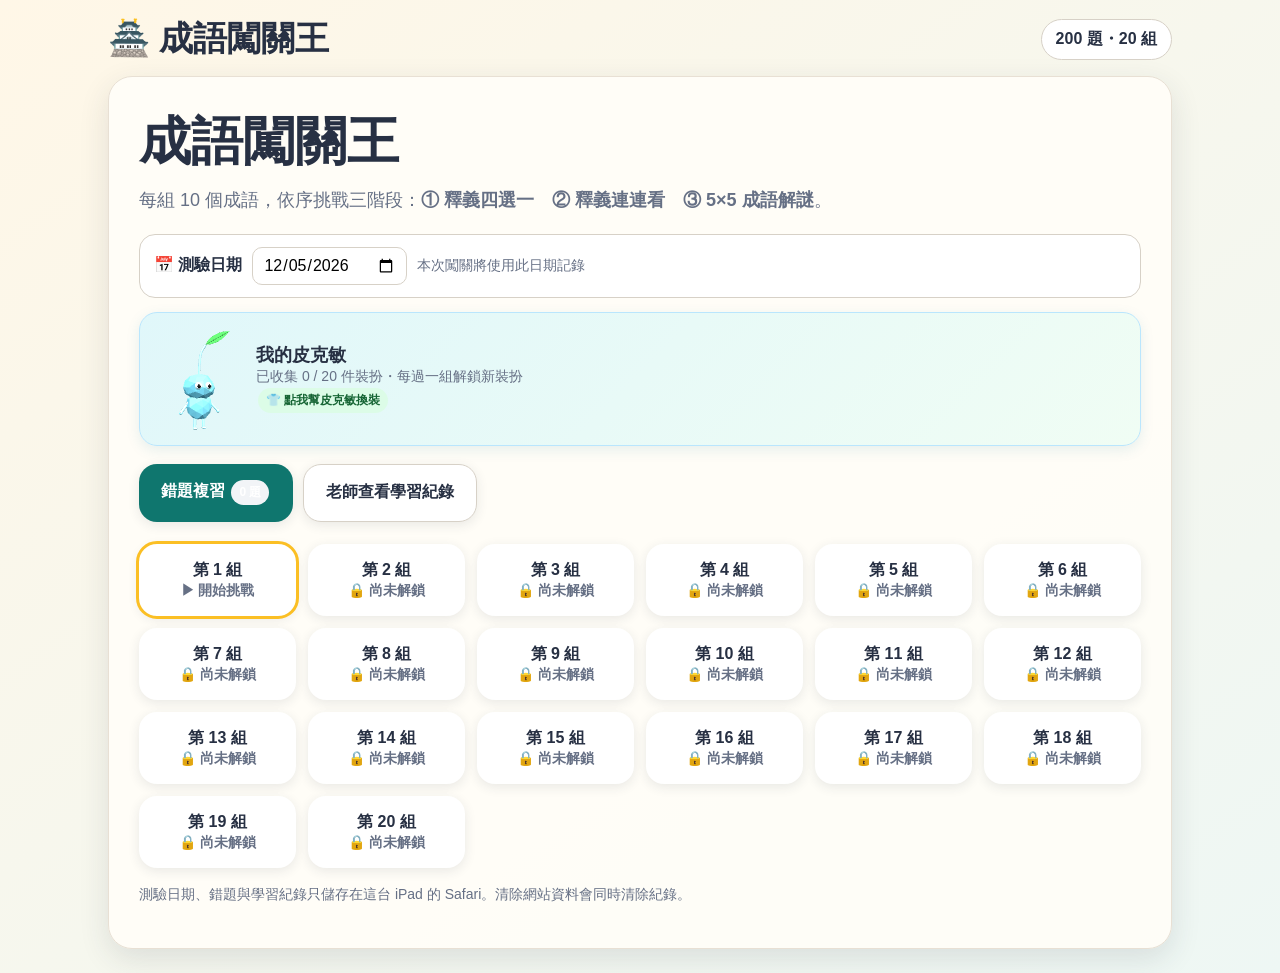
==== commit 23ec8f3c: "Add 3D Pikmin dress-up reward to idiom quiz Each group cleared for the first time unlocks one of 20 " ====
--- a/idiom-quiz.html
+++ b/idiom-quiz.html
@@ -6,7 +6,31 @@
 
 /* 學習紀錄與教師模式 */
 .home-actions{display:flex;gap:10px;flex-wrap:wrap;margin:18px 0}.datebox{display:flex;align-items:center;gap:10px;flex-wrap:wrap;background:#fff;padding:12px 14px;border:1px solid var(--line);border-radius:16px}.datebox input{font:inherit;padding:8px 10px;border:1px solid var(--line);border-radius:10px;background:#fff}.record-table{width:100%;border-collapse:collapse;font-size:15px}.record-table th,.record-table td{padding:10px 8px;border-bottom:1px solid var(--line);text-align:left;vertical-align:top}.record-table th{background:#f8f5ef;position:sticky;top:0}.table-wrap{overflow:auto;max-height:52vh;border:1px solid var(--line);border-radius:14px}.wrong-list{display:grid;gap:10px;margin:14px 0}.wrong-item{background:#fff;border:1px solid var(--line);border-radius:14px;padding:12px}.tag{display:inline-block;padding:4px 8px;border-radius:999px;font-size:12px;font-weight:800;background:#f2f4f7;margin:2px}.tag.badtag{background:#fee2e2;color:#991b1b}.tag.oktag{background:#dcfce7;color:#166534}.review-count{font-size:20px;font-weight:900}.danger{background:#fff;color:#991b1b;border:1px solid #fecaca}.teacher-summary{display:grid;grid-template-columns:repeat(auto-fit,minmax(150px,1fr));gap:10px;margin:14px 0}.stat{background:#fff;border:1px solid var(--line);border-radius:14px;padding:14px}.stat b{display:block;font-size:26px;margin-top:4px}@media(max-width:720px){.record-table{font-size:13px}.record-table th,.record-table td{padding:8px 6px}}
+
+/* 皮克敏裝扮獎勵系統 */
+.mascot-home{display:flex;align-items:center;gap:14px;width:100%;text-align:left;background:linear-gradient(135deg,#e0f7fa,#f0fdf4);border:1px solid #bae6fd;border-radius:18px;padding:10px 16px;margin:14px 0;cursor:pointer;box-shadow:0 4px 14px rgba(14,116,144,.10)}
+.mascot-mini{width:86px;height:112px;flex:none}
+.mascot-mini svg,.mascot-stage svg{width:100%;height:100%;display:block}
+.dress-wrap{display:grid;grid-template-columns:minmax(180px,250px) 1fr;gap:18px;align-items:start}
+@media(max-width:640px){.dress-wrap{grid-template-columns:1fr}.mascot-stage{max-width:220px;margin:auto}}
+.mascot-stage{background:radial-gradient(circle at 50% 85%,#d9f99d 0,#e0f7fa 45%,#fefce8 100%);border:1px solid #bae6fd;border-radius:20px;height:360px;overflow:hidden}
+.item-grid{display:grid;grid-template-columns:repeat(auto-fill,minmax(96px,1fr));gap:10px;margin-top:12px}
+.item-card{display:flex;flex-direction:column;align-items:center;gap:3px;background:#fff;border:2px solid var(--line);border-radius:14px;padding:10px 6px;cursor:pointer}
+.item-card.on{border-color:var(--accent2);background:#ecfdf5;box-shadow:0 0 0 2px #99f6e4 inset}
+.item-card.locked{opacity:.55;cursor:default}
+.item-icon{font-size:26px;line-height:1.2}
+.item-name{font-weight:800;font-size:14px}
+.reward-box{background:linear-gradient(135deg,#fef9c3,#fce7f3);border:1px dashed #f59e0b;border-radius:16px;padding:12px;margin:12px 0}
+.reward-icon{display:inline-block;font-size:40px;animation:rewardPop .6s}
+@keyframes rewardPop{0%{transform:scale(0)}70%{transform:scale(1.25)}100%{transform:scale(1)}}
+.mascot-svg .leaf{transform-origin:118px 48px;animation:leafSway 3.2s ease-in-out infinite alternate}
+@keyframes leafSway{from{transform:rotate(-5deg)}to{transform:rotate(6deg)}}
+.mascot-stage{cursor:pointer}.mascot-stage.hop svg{animation:pkHop .55s ease}
+@keyframes pkHop{0%,100%{transform:translateY(0)}40%{transform:translateY(-18px) scale(1.03)}}
+.bubble{position:relative;background:#fff;border:2px solid #bae6fd;border-radius:16px;padding:8px 12px;margin-bottom:10px;font-weight:700;text-align:center;min-height:42px}
+.bubble:after{content:"";position:absolute;left:50%;bottom:-9px;margin-left:-8px;border:8px solid transparent;border-top-color:#bae6fd;border-bottom:0}
 </style></head><body><div class="app"><header><div class="brand">🏯 成語闖關王</div><div id="headerInfo" class="pill">200 題</div></header><main id="main"></main></div><div id="modal" class="modal hidden"><div class="card" id="modalCard"></div></div>
+<script src="assets/three.min.js"></script>
 <script>
 const BANK=[{"no": 1, "group": "第 1 組", "idiom": "口若懸河", "definition": "形容人說起話來像瀑布一樣滔滔不絕，比喻人能言善辯。與「笨口拙舌、張口結舌、期期艾艾」相反。"}, {"no": 2, "group": "第 1 組", "idiom": "探囊取物", "definition": "伸手到袋子裡拿取東西。比喻事情極容易辦到。也作「囊中取物」。"}, {"no": 3, "group": "第 1 組", "idiom": "守株待兔", "definition": "沿用過去的方法，守在樹旁，等待撞樹而死的兔子，最後終一無所得。比喻拘泥守成。後亦用「守株待兔」比喻妄想不勞而獲或等著目標自己送上門來。"}, {"no": 4, "group": "第 1 組", "idiom": "明察秋毫", "definition": "目光敏銳，可看見秋天鳥獸新長的毫毛。後用「明察秋毫」比喻洞察一切，能看到極細微的地方。（秋毫：鳥獸在秋天新長的細毛。後用以比喻細微的事物。)"}, {"no": 5, "group": "第 1 組", "idiom": "投桃報李", "definition": "比喻朋友之間友情深重，禮尚往來。"}, {"no": 6, "group": "第 1 組", "idiom": "防微杜漸", "definition": "微，隱微。杜，堵塞、阻絕。漸，逐漸擴大。在錯誤或壞事萌芽的時候及時制止，杜絕它發展。意指謹慎地防止事物的惡化。"}, {"no": 7, "group": "第 1 組", "idiom": "宜室宜家", "definition": "指女子有婦德，能使家庭和樂，夫婦和諧。"}, {"no": 8, "group": "第 1 組", "idiom": "謙沖自牧", "definition": "指人謙虛不自滿。（牧，養）"}, {"no": 9, "group": "第 1 組", "idiom": "一言九鼎", "definition": "形容說話具有決定性的作用。（鼎，古代國家的寶器）"}, {"no": 10, "group": "第 1 組", "idiom": "鴻鵠之志", "definition": "鴻鵠，天鵝，善高飛；形容遠大的志向，與「燕雀之志」相反。"}, {"no": 11, "group": "第 2 組", "idiom": "疾風勁草", "definition": "喻遭遇危難，才知其節操的堅貞。"}, {"no": 12, "group": "第 2 組", "idiom": "矯揉造作", "definition": "刻意的人工施為與雕琢。後亦用「矯揉造作」形容裝腔作勢、刻意做作的態度。義近「裝腔作勢」、「裝模作樣」。"}, {"no": 13, "group": "第 2 組", "idiom": "孜孜不倦", "definition": "指勤勉而不知疲倦。也作「孳ㄗ孳不倦」。(孜孜，勤勉不懈。)"}, {"no": 14, "group": "第 2 組", "idiom": "伯樂相馬", "definition": "比喻善於發現、選拔人才。（伯樂，本名孫陽，春秋秦穆公時人，以善於觀察馬著稱）"}, {"no": 15, "group": "第 2 組", "idiom": "沉魚落雁", "definition": "形容女子容貌美麗出眾。（「閉月羞花」、「國色天香」、「傾國傾城」皆可形容美人）"}, {"no": 16, "group": "第 2 組", "idiom": "吳下阿蒙", "definition": "用以譏諷人沒有才學。（阿蒙，三國時吳國大將呂蒙）"}, {"no": 17, "group": "第 2 組", "idiom": "高瞻遠矚", "definition": "形容人眼光遠大。（瞻，遠望；矚，注視）"}, {"no": 18, "group": "第 2 組", "idiom": "光風霽月", "definition": "用雨過天晴時的清風明月，比喻人坦蕩高尚的胸懷品格。（光風，雨後初晴時的和風；霽，指雨雪初晴）"}, {"no": 19, "group": "第 2 組", "idiom": "口碑載道", "definition": "眾人稱頌的話語，就像刻在記功碑上一樣，到處流傳。比喻廣受好評。同「有口皆碑」"}, {"no": 20, "group": "第 2 組", "idiom": "江郎才盡", "definition": "南朝文學家江淹，少有文名，晚年文思漸衰。比喻才情文思的減退。"}, {"no": 21, "group": "第 3 組", "idiom": "行雲流水", "definition": "比喻文章非常自然，毫不呆板。"}, {"no": 22, "group": "第 3 組", "idiom": "行不由徑", "definition": "走路不走小路。比喻人行事光明正大，心胸坦蕩磊落。"}, {"no": 23, "group": "第 3 組", "idiom": "文過飾非", "definition": "文：掩飾。飾：遮掩、偽裝。掩飾過失、錯誤。"}, {"no": 24, "group": "第 3 組", "idiom": "童叟無欺", "definition": "童意為「小孩」、叟意為「老人」，對待小孩和老人的態度一樣，不會欺瞞。比喻商店買賣誠實有信用。"}, {"no": 25, "group": "第 3 組", "idiom": "千里鵝毛", "definition": "喻禮物雖輕但情意甚重。（鵝毛，指物品微薄）"}, {"no": 26, "group": "第 3 組", "idiom": "鍥而不捨", "definition": "比喻做事持之以恆，堅持不懈。（鍥，雕刻；捨，停止）"}, {"no": 27, "group": "第 3 組", "idiom": "一暴十寒", "definition": "在陽光下曝晒一天，又接連冷凍十天。比喻人做事缺乏恆心，時常中斷(暴，同「曝」，曝晒)。"}, {"no": 28, "group": "第 3 組", "idiom": "滴水穿石", "definition": "滴水久了可使石穿。比喻持之以恆，事必有成。後亦用「水滴石穿」比喻小問題日積月累也會成為大問題。義近「有志竟成」，與「半途而廢」義反。"}, {"no": 29, "group": "第 3 組", "idiom": "寸草春暉", "definition": "比喻父母養育恩情的深重，兒女竭盡心力亦難以回報。（寸草，一寸長的小草，指兒女；春暉，春天溫暖的陽光，指父母對兒女細心的呵護與教養）"}, {"no": 30, "group": "第 3 組", "idiom": "金蘭之交", "definition": "形容朋友交情的契合。（金，用以比喻其堅；蘭，比喻其香。）與「莫逆之交」、「金石之交」義近。"}, {"no": 31, "group": "第 4 組", "idiom": "鏡花水月", "definition": "鏡中的影像，水裡的月亮。比喻虛幻不實在。同「鏡像水月」。"}, {"no": 32, "group": "第 4 組", "idiom": "讓棗推梨", "definition": "南朝梁 王泰讓棗，後漢 孔融推梨。用以稱讚兄弟之間友愛。與「兄友弟恭」義近。"}, {"no": 33, "group": "第 4 組", "idiom": "駑馬十駕", "definition": "駑，劣馬；駕，指馬車一天的行程為一駕。句謂良馬一天能跑千里之遙；劣馬雖慢，只要堅持不懈，也能跑很遠的路程。比喻平庸的人只要勤奮做事，也能有所成就。同「跬ㄎㄨㄟˇ步千里」、「勤能補拙」。"}, {"no": 34, "group": "第 4 組", "idiom": "汲汲營營", "definition": "汲汲，勤求不息；營營，追逐求取。形容人急切地奔馳追逐，以求取功名利祿。"}, {"no": 35, "group": "第 4 組", "idiom": "一片冰心", "definition": "又作「冰心玉壺」。冰心，心如冰般純潔清明。比喻人不慕名利，心境高潔。"}, {"no": 36, "group": "第 4 組", "idiom": "蕙質蘭心", "definition": "又作「蘭質蕙心」。蘭、蕙，皆香草；心靈如蕙，品質如蘭。比喻女子心性聰慧高雅。"}, {"no": 37, "group": "第 4 組", "idiom": "焚琴煮鶴", "definition": "把琴當柴燒，烹煮鶴來吃。比喻極殺風景的事。"}, {"no": 38, "group": "第 4 組", "idiom": "班門弄斧", "definition": "班，魯班，古代春秋魯國巧匠；弄，耍弄。「班門弄斧」指在巧匠魯班門前耍弄大斧。比喻在行家面前賣弄本事，不自量力。與「量力而行、深藏不露」相反。"}, {"no": 39, "group": "第 4 組", "idiom": "不世之材", "definition": "不世，世上少有的，非常的。形容當世少有，極出色的人材；是推崇讚譽之詞。同「蓋世之才」（註：蓋世，超過、高出當代之上）。"}, {"no": 40, "group": "第 4 組", "idiom": "劍及履及", "definition": "履，鞋子，做腳步解。及，到達。比喻奮起速行，指辦事效率極高。"}, {"no": 41, "group": "第 5 組", "idiom": "運籌帷幄", "definition": "運籌，籌謀策劃；帷幄，古時軍中帳幕。泛指善於策劃或指揮，也用以比喻居幕後策劃。"}, {"no": 42, "group": "第 5 組", "idiom": "一字千金", "definition": "一個字價值千兩黃金；形容文字價值很高。"}, {"no": 43, "group": "第 5 組", "idiom": "伯仲之間", "definition": "比喻彼此的能力不相上下。（古代兄弟排行：伯仲叔季。以伯仲比喻差距小。）與「一時瑜亮」、「不分軒輊」、「工力悉敵」、「並駕齊驅」意思相當。"}, {"no": 44, "group": "第 5 組", "idiom": "披星戴月", "definition": "形容早出晚歸地辛勤工作。"}, {"no": 45, "group": "第 5 組", "idiom": "臨深履薄", "definition": "形容謹慎小心。（詩經：「戰戰兢兢，如臨深淵，如履薄冰」）"}, {"no": 46, "group": "第 5 組", "idiom": "眾口鑠金", "definition": "形容輿論力量極大，可以顛倒黑白，混淆是非。（註：鑠，熔化；金，泛指金屬）"}, {"no": 47, "group": "第 5 組", "idiom": "好整以暇", "definition": "形容人喜愛嚴整而又能從容不迫（註：整，使齊一、有秩序；以，而）；今多用在紛亂、繁忙中顯得從容不迫的樣子。"}, {"no": 48, "group": "第 5 組", "idiom": "不亢不卑", "definition": "不高傲也不自卑。（亢：高。）"}, {"no": 49, "group": "第 5 組", "idiom": "曲突徙薪", "definition": "突，煙囪；彎曲煙囪，移開木材。比喻在禍患未發生前，先採取防範措施，則災禍不會發生。同「防患未然」、「未雨綢繆」。"}, {"no": 50, "group": "第 5 組", "idiom": "發憤忘食", "definition": "專心學習或工作以致忘記吃飯，形容十分勤奮。"}, {"no": 51, "group": "第 6 組", "idiom": "臨渴掘井", "definition": "不早作準備，事到臨頭才想辦法。"}, {"no": 52, "group": "第 6 組", "idiom": "按部就班", "definition": "部，類別；班，次序。原指寫文章時選取適當義理，加以編排順序。後指做事按照部署ㄕㄨˋ，依次進行。也可指依照老規矩辦事。"}, {"no": 53, "group": "第 6 組", "idiom": "指鹿為馬", "definition": "明明是鹿卻說是馬。比喻公然歪曲事實。"}, {"no": 54, "group": "第 6 組", "idiom": "臨淵羨魚", "definition": "比喻只作空想，難收實效。（羨，希望得到。）"}, {"no": 55, "group": "第 6 組", "idiom": "美輪美奐", "definition": "輪：高大的樣子。奐：文彩鮮明的樣子。形容房屋規模高大、裝飾華美。"}, {"no": 56, "group": "第 6 組", "idiom": "庖丁解牛", "definition": "梁惠王時有位廚師庖丁善宰牛，且技巧極為熟練。典出《莊子˙養生主》。後比喻對事物瞭解透澈，做事能得心應手，運用自如。與「游刃有餘」、「遊刃有餘」義近。"}, {"no": 57, "group": "第 6 組", "idiom": "見賢思齊", "definition": "看到賢能的人，便想效法他。《論語.里仁》：「見賢思齊焉，見不賢而內自省也。」《晉.常璩.華陽國志.卷四.南中志》：「知足下追踵古人，見賢思齊。」亦作「見德思齊」。"}, {"no": 58, "group": "第 6 組", "idiom": "譁眾取寵", "definition": "指用浮誇的言行以取悅大眾。"}, {"no": 59, "group": "第 6 組", "idiom": "張冠李戴", "definition": "弄錯了對象或弄錯了事實。"}, {"no": 60, "group": "第 6 組", "idiom": "削足適履", "definition": "削短腳趾來配合鞋子的大小。形容勉強求合，生搬硬套，而不顧及實際狀況。"}, {"no": 61, "group": "第 7 組", "idiom": "前倨後恭", "definition": "倨，傲慢；先前態度傲慢，後又轉為恭敬。用以譏笑勢利的人前後態度不一。"}, {"no": 62, "group": "第 7 組", "idiom": "暴殄天物", "definition": "暴，損害、糟蹋；殄，滅絕；天物，指鳥獸草木等自然界生物。殘殺滅絕自然界的生物；後泛指對物品不知愛惜，任意糟蹋。"}, {"no": 63, "group": "第 7 組", "idiom": "沽名釣譽", "definition": "指人矯情造作，用手段獵取名聲或讚譽。沽，買；釣，用餌引魚上鉤。"}, {"no": 64, "group": "第 7 組", "idiom": "提綱挈領", "definition": "綱，魚網上的總繩；挈，提起。全句是說「提起魚網的總繩，提起衣服的領子。」比喻抓住事理的重點。"}, {"no": 65, "group": "第 7 組", "idiom": "緣木求魚", "definition": "緣，動詞，順著東西往上爬。比喻方法、方向錯誤，根本不可能達到目的，徒勞無功而已。"}, {"no": 66, "group": "第 7 組", "idiom": "南橘北枳", "definition": "比喻生長環境的好壞影響本質的優劣。（枳，似橘而小，果實味道不同；橘生長在淮南就叫做橘子，生長在淮北就是枳。）相關語詞：「逾淮為枳」、「橘化為枳」。"}, {"no": 67, "group": "第 7 組", "idiom": "櫛風沐雨", "definition": "櫛，梳理頭髮；沐，洗頭；以風梳髮，以雨洗頭；形容不避風雨，奔波勞頓。"}, {"no": 68, "group": "第 7 組", "idiom": "甘之如飴", "definition": "比喻樂於承擔艱苦的事情。（飴，糖）"}, {"no": 69, "group": "第 7 組", "idiom": "固若金湯", "definition": "比喻防守嚴密，無懈可擊。義近「金城湯池」。"}, {"no": 70, "group": "第 7 組", "idiom": "甚囂塵上", "definition": "喧譁嘈雜，塵沙飛揚，原指軍隊作戰前的準備情況。後用「甚囂塵上」形容傳聞四起，議論紛紛；或指極為猖狂、囂張。"}, {"no": 71, "group": "第 8 組", "idiom": "臥薪嘗膽", "definition": "越王句踐躺臥在柴薪上，不時舔嘗苦膽，以警惕自己不忘所受的屈辱。比喻刻苦自勵，發奮圖強。與「醉生夢死」、「苟且偷生」義反。"}, {"no": 72, "group": "第 8 組", "idiom": "水到渠成", "definition": "水流到的地方，自然會形成溝渠。比喻事情條件齊全，自然成功，不必強求。「瓜熟蒂落」同義。"}, {"no": 73, "group": "第 8 組", "idiom": "倒行逆施", "definition": "比喻不按照情理行事。後用「倒行逆施」比喻胡作非為的罪惡行徑。"}, {"no": 74, "group": "第 8 組", "idiom": "不忮不求", "definition": "忮，嫉妒。指不嫉妒，不貪得。後來多用來形容淡泊無求，不做非分之事的處世態度。"}, {"no": 75, "group": "第 8 組", "idiom": "一鼓作氣", "definition": "意指作戰時擊第一通鼓，戰士們最能鼓足勇氣。後比喻做事時要趁著剛開始時的勇氣去做才容易成功。與「打鐵趁熱、一氣呵成」相似。"}, {"no": 76, "group": "第 8 組", "idiom": "字字珠璣", "definition": "珠璣，比喻優美的文章或詞句。形容句子或文章中遣詞用字非常優美。"}, {"no": 77, "group": "第 8 組", "idiom": "披肝瀝膽", "definition": "把肝膽都拿出來。比喻做人極為真誠坦白。（瀝，作「披露」、「表陳」解）"}, {"no": 78, "group": "第 8 組", "idiom": "明哲保身", "definition": "形容人能迴避禍患，保全己身。（明，明於理；哲，察於事）"}, {"no": 79, "group": "第 8 組", "idiom": "洞燭先機", "definition": "表示能清楚地預見事情先兆。（洞，副詞，透徹地；燭，動詞，照見）意同「洞燭幽微」。"}, {"no": 80, "group": "第 8 組", "idiom": "趨之若鶩", "definition": "趨附於他的人像成群的野鴨一樣，比喻眾人爭相追逐某項事物。多用於貶義。（鶩，野鴨）"}, {"no": 81, "group": "第 9 組", "idiom": "蜚短流長", "definition": "蜚，通「飛」。指無中生有，造謠生事。"}, {"no": 82, "group": "第 9 組", "idiom": "斬釘截鐵", "definition": "形容說話辦事堅決果斷，毫不猶豫。"}, {"no": 83, "group": "第 9 組", "idiom": "自怨自艾", "definition": "艾，割草，比喻改正；原指悔恨自己的錯誤，自己改正。現在多指自責悔嘆。"}, {"no": 84, "group": "第 9 組", "idiom": "大快朵頤", "definition": "朵，動。頤，下巴。朵頤，指動著腮頰欲食的樣子。指飽食愉快的樣子。與「大飽口福」相似。"}, {"no": 85, "group": "第 9 組", "idiom": "生意盎然", "definition": "形容充滿生命氣息，生命力旺盛。"}, {"no": 86, "group": "第 9 組", "idiom": "魚雁往返", "definition": "魚雁皆指書信。用來比喻書信往來。"}, {"no": 87, "group": "第 9 組", "idiom": "頤指氣使", "definition": "頤，下巴；頤指，不說話而用臉部表情示意；氣使，用神情去指揮別人。形容對別人態度傲慢。"}, {"no": 88, "group": "第 9 組", "idiom": "奇貨可居", "definition": "珍異的貨品，可以收藏聚集起來，等候高價出售。後用來比喻依靠某種專長或有利用價值的東西作為資本，來謀取利益。（居：存積、儲存）。"}, {"no": 89, "group": "第 9 組", "idiom": "言簡意賅", "definition": "賅，完備；形容說話或寫文章簡明扼要，但意義卻能包括無遺。與「言近旨遠」、「言淺意深」義近。"}, {"no": 90, "group": "第 9 組", "idiom": "立竿見影", "definition": "比喻功效迅速。"}, {"no": 91, "group": "第 10 組", "idiom": "罄竹難書", "definition": "罄，盡；竹，古代寫書的竹簡；形容罪惡極多，無法細數。"}, {"no": 92, "group": "第 10 組", "idiom": "杞人憂天", "definition": "古時杞國有個人，成天擔心天會塌下來，因而寢食難安。後來用以比喻無謂的憂慮。與「杞天之憂、庸人自擾」相似。"}, {"no": 93, "group": "第 10 組", "idiom": "馬齒徒長", "definition": "馬齒隨著年歲而增多，比喻年齡。徒長用以謙稱自己只是年齡增多，但學問沒有長進，事業無成。"}, {"no": 94, "group": "第 10 組", "idiom": "麻中蓬直", "definition": "飛蓬草生長在麻中，不用扶持也能直立生長。形容好的環境可以對人產生積極的影響。近似「近朱者赤」、「潛移默化」。"}, {"no": 95, "group": "第 10 組", "idiom": "牛角掛書", "definition": "掛書於牛角，且行且讀。形容勤苦向學。"}, {"no": 96, "group": "第 10 組", "idiom": "濫竽充數", "definition": "竽，竹製的簧管樂器；比喻沒有真才實學的人，混在行家裡面充數。"}, {"no": 97, "group": "第 10 組", "idiom": "從善如流", "definition": "表示樂於接受別人正確的意見。與「從善如登」相反。"}, {"no": 98, "group": "第 10 組", "idiom": "囫圇吞棗", "definition": "囫圇，完整的；比喻理解事物或學習時，不細加領悟，只是籠統含糊地接受。"}, {"no": 99, "group": "第 10 組", "idiom": "面面相覷", "definition": "你看我，我看你，相視無言。後用來形容驚懼、詫異而不知所措的樣子。(覷：看。)"}, {"no": 100, "group": "第 10 組", "idiom": "耳濡目染", "definition": "濡，沾染；耳朵常聽，眼睛常看。指無形中受到影響而被同化。"}, {"no": 101, "group": "第 11 組", "idiom": "一傅眾咻", "definition": "傅，教；咻，喧鬧；一個人教，許多人在旁喧鬧擾亂。喻學習環境的重要。"}, {"no": 102, "group": "第 11 組", "idiom": "笑容可掬", "definition": "掬，用兩手捧取。形容笑容滿面的樣子。與「喜形於色、笑逐顏開」相似。"}, {"no": 103, "group": "第 11 組", "idiom": "如雷貫耳", "definition": "好像雷聲傳入耳朵那樣響亮。比喻人名氣很大，眾所共聞。"}, {"no": 104, "group": "第 11 組", "idiom": "望洋興嘆", "definition": "比喻因能力不足而自嘆不如或感到無可奈何。與「無可奈何」義近。"}, {"no": 105, "group": "第 11 組", "idiom": "望其項背", "definition": "項，頸的後部；形容趕得上。「難以望其項背」則形容遠遠落後，比不上別人。"}, {"no": 106, "group": "第 11 組", "idiom": "唾手可得", "definition": "往手上吐唾沫，比喻極容易取得。"}, {"no": 107, "group": "第 11 組", "idiom": "胼手胝足", "definition": "胼、胝，厚繭。手掌腳底因勞動過度，皮膚久受摩擦而產生厚繭。形容極為辛勞。"}, {"no": 108, "group": "第 11 組", "idiom": "倩人捉刀", "definition": "倩，請；捉刀，意指拿筆代寫文章，因為古代以刀削竹簡，而把文字刻在竹簡上。比喻請人代作文章。"}, {"no": 109, "group": "第 11 組", "idiom": "含英咀華", "definition": "品味文章的要旨，咀嚼辭藻的華美。形容文章辭藻華美，值得品味涵詠。亦可用於祝賀人作文比賽獲勝的賀辭。(英、華：指文章、事物精要的部分。)"}, {"no": 110, "group": "第 11 組", "idiom": "暮鼓晨鐘", "definition": "佛寺中敲鐘擊鼓以報時。原表示日子一天一天過去了，今用以比喻使人覺悟的言論；亦作「晨鐘暮鼓」。意近「當頭棒喝ㄏㄜˋ」。"}, {"no": 111, "group": "第 12 組", "idiom": "大放厥詞", "definition": "指發表誇張的言詞。"}, {"no": 112, "group": "第 12 組", "idiom": "邯鄲學步", "definition": "比喻學他人不成，反而失去本來的面目。（典故：壽陵少年學邯鄲人走路，他不但沒有學成，反而連自己原來的步法也忘了，結果只好爬著回去）"}, {"no": 113, "group": "第 12 組", "idiom": "迴腸盪氣", "definition": "形容文章或音樂感人至深，又作「盪氣迴腸」。"}, {"no": 114, "group": "第 12 組", "idiom": "音容宛在", "definition": "人的聲音與容貌彷若在眼前，多用於對死者的弔唁（ㄧㄢˋ）之詞。"}, {"no": 115, "group": "第 12 組", "idiom": "名落孫山", "definition": "指考試或選拔未被錄取。"}, {"no": 116, "group": "第 12 組", "idiom": "老嫗能解", "definition": "嫗，老婦人；形容詩文的淺顯易懂。"}, {"no": 117, "group": "第 12 組", "idiom": "晨昏定省", "definition": "子女侍奉父母的日常儀節。"}, {"no": 118, "group": "第 12 組", "idiom": "撲朔迷離", "definition": "撲朔，雄兔腳毛蓬鬆。迷離，雌兔眼睛瞇縫。撲朔迷離指兔子奔跑時很難辨別雌雄。形容事物錯綜複雜，難以驟然明瞭真相，或用於形容景色迷濛。"}, {"no": 119, "group": "第 12 組", "idiom": "拾人牙慧", "definition": "抄襲別人的語言文字。"}, {"no": 120, "group": "第 12 組", "idiom": "孤掌難鳴", "definition": "一個巴掌難以拍出聲響。比喻人孤立無助，不能成事。與「眾志成城」義反。"}, {"no": 121, "group": "第 13 組", "idiom": "春風化雨", "definition": "老師的教導，如和暖的春風吹拂，如及時的雨水潤化萬物。比喻完善的教化，使人潛移默化。"}, {"no": 122, "group": "第 13 組", "idiom": "不落窠臼", "definition": "比喻不落俗套，有獨創風格。"}, {"no": 123, "group": "第 13 組", "idiom": "拋磚引玉", "definition": "比喻先以自己粗陋的見解或行動來引發別人美好的言論或行為。謙稱自己率先做事。"}, {"no": 124, "group": "第 13 組", "idiom": "渾渾噩噩", "definition": "渾渾，渾厚的樣子；噩噩，嚴正的樣子；句謂人渾樸天真，嚴肅敦厚。今用以形容人糊里糊塗，或對事物無所用心的樣子。"}, {"no": 125, "group": "第 13 組", "idiom": "迎刃而解", "definition": "迎著刀刃的竹子，會順著刀勢裂開。形容相連的事物很容易分解，亦用來比喻事情很容易處理。"}, {"no": 126, "group": "第 13 組", "idiom": "鳳毛麟角", "definition": "鳳凰的羽毛、麒麟的角。比喻稀罕珍貴的人、物。與「吉光片羽」、「屈指可數」、「寥若晨星」義近。"}, {"no": 127, "group": "第 13 組", "idiom": "鞭辟入裡", "definition": "鞭，鞭策；辟，透徹。鞭策剖析到最深層，指做學問自我督策，深入精微研究。後多以之形容言辭或文章說理深刻、透徹。"}, {"no": 128, "group": "第 13 組", "idiom": "擲地有聲", "definition": "形容文辭巧妙華美、說話音韻鏗ㄎㄥ鏘ㄑㄧㄤ有致。"}, {"no": 129, "group": "第 13 組", "idiom": "疊床架屋", "definition": "比喻一切措施，如說話、作文、設施制度等，重複其事，全無創建發明。「屋下架屋」、「床上施床」亦同。"}, {"no": 130, "group": "第 13 組", "idiom": "信口雌黃", "definition": "雌黃，橙黃色礦物，古代用於塗改文字。本指有如口中含著雌黃，能隨時改正不合意的語句。後用「信口雌黃」比喻不顧事實真相，隨口亂說或妄加批評。"}, {"no": 131, "group": "第 14 組", "idiom": "欲蓋彌彰", "definition": "形容想要掩飾過失，反而使過失更加明顯。"}, {"no": 132, "group": "第 14 組", "idiom": "絃歌不輟", "definition": "絃歌，本指用絃樂器伴奏而吟詠，泛指讀書、教學活動或禮樂教化。輟，停止。句謂讀書的聲音不停；比喻（1）講習、教學活動沒有間斷（2）學風很盛。"}, {"no": 133, "group": "第 14 組", "idiom": "不脛而走", "definition": "脛，小腿。「不脛而走」指沒有腿也能去。比喻事物不用推廣，也能迅速傳播。"}, {"no": 134, "group": "第 14 組", "idiom": "黔驢技窮", "definition": "比喻人拙劣的技能已經使完，而終至露出無能的本質。"}, {"no": 135, "group": "第 14 組", "idiom": "生靈塗炭", "definition": "生靈，百姓；塗，泥濘；炭，炭火。塗炭指像陷入水深火熱之中，處境痛苦。形容老百姓的處境極為艱難痛苦。"}, {"no": 136, "group": "第 14 組", "idiom": "風行草偃", "definition": "行，移動；偃，倒伏；風一吹過，草就倒伏。形容執政者以德化民，收效快速。"}, {"no": 137, "group": "第 14 組", "idiom": "沐猴而冠", "definition": "沐猴，獼猴。「沐猴而冠」指性情急躁的獼猴學人穿戴冠帽。比喻人虛有表象，卻不脫粗鄙的本質。"}, {"no": 138, "group": "第 14 組", "idiom": "摩頂放踵", "definition": "摩，磨損；放，至；踵，腳跟。句意：從頭到腳都磨破皮。形容一個人具有熱心救世的熱誠，為了眾人奔波勞苦。"}, {"no": 139, "group": "第 14 組", "idiom": "模稜兩可", "definition": "摸物稜角兩端，摸那一端都可以。比喻處理事情的態度含混，不表示明確的意見或主張。"}, {"no": 140, "group": "第 14 組", "idiom": "芒刺在背", "definition": "像是有許多細小的芒刺沾在背上，令人坐立難安。比喻因畏忌而極度不安。與「如坐針氈」義近。"}, {"no": 141, "group": "第 15 組", "idiom": "三人成虎", "definition": "比喻謠言或不實的傳聞經過多人散播，就會使人信以為真。"}, {"no": 142, "group": "第 15 組", "idiom": "指桑罵槐", "definition": "指著桑樹罵槐樹，比喻拐彎抹角的罵人。"}, {"no": 143, "group": "第 15 組", "idiom": "舐犢情深", "definition": "舐，舔ㄊㄧㄢˇ；犢，小牛；比喻父母疼愛子女的深情。"}, {"no": 144, "group": "第 15 組", "idiom": "慎終追遠", "definition": "謹慎處理父母的喪事，虔誠的追念祖先。指人不忘本，是重視孝道的用語。"}, {"no": 145, "group": "第 15 組", "idiom": "韜光養晦", "definition": "韜，隱藏；晦，昏暗。比喻把聲名或才華隱藏起來不外露。"}, {"no": 146, "group": "第 15 組", "idiom": "毛遂自薦", "definition": "毛遂，戰國趙人，為平原君食客。比喻自我推薦。"}, {"no": 147, "group": "第 15 組", "idiom": "斷章取義", "definition": "原意是取詩經的某一章來表達自己的心意。後來指：引用別人的文章或談話的片斷，而不顧及全篇內容與意思。"}, {"no": 148, "group": "第 15 組", "idiom": "戰戰兢兢", "definition": "戰戰，害怕的樣子；兢兢，小心謹慎的樣子。形容做事時戒慎惶恐的态度。與「兢兢業業」（註：業業，警惕小心的樣子 ）類似。"}, {"no": 149, "group": "第 15 組", "idiom": "望塵莫及", "definition": "及，達到；只見塵土飛揚而無法再趕上，指遠遠落於人後。"}, {"no": 150, "group": "第 15 組", "idiom": "並駕齊驅", "definition": "本指車駕並行，馬匹並排一齊奔跑。比喻彼此能力或地位，彼此相等。"}, {"no": 151, "group": "第 16 組", "idiom": "東施效顰", "definition": "效，仿效；顰，皺眉。比喻不知別人長處何在，胡亂模仿，結果適得其反。「邯鄲學步」、「畫虎類犬」義同。"}, {"no": 152, "group": "第 16 組", "idiom": "刮目相看", "definition": "又作「另眼相看」、「另眼相待」。指對方已不同往日或較別人特殊而給予與眾不同的對待。"}, {"no": 153, "group": "第 16 組", "idiom": "退避三舍", "definition": "本指作戰時，退兵九十里以表退讓，後引申為對別人忍讓，不敢相爭的意思。（三舍，古時行軍三十里為一舍，三舍為九十里）"}, {"no": 154, "group": "第 16 組", "idiom": "剛愎自用", "definition": "愎，固執己見；自用，自以為是。固執己見，專斷獨行。意同「師心自用」、「一意孤行」、「獨斷專行」。"}, {"no": 155, "group": "第 16 組", "idiom": "咎由自取", "definition": "咎，罪過；罪過、災禍是自己招來的。"}, {"no": 156, "group": "第 16 組", "idiom": "無遠弗屆", "definition": "屆，到的意思；指沒有不能到達的地方。"}, {"no": 157, "group": "第 16 組", "idiom": "千鈞一髮", "definition": "以一根頭髮懸吊千鈞重物，比喻情況非常危急。（鈞，古代重量單位，三十斤）"}, {"no": 158, "group": "第 16 組", "idiom": "破鏡重圓", "definition": "比喻「夫妻」離散後又再復合。"}, {"no": 159, "group": "第 16 組", "idiom": "破釜沉舟", "definition": "釜，鍋；比喻下定決心 ，只以一次機會就達到成功的目標，絕不留後路。"}, {"no": 160, "group": "第 16 組", "idiom": "韋編三絕", "definition": "韋，熟牛皮，古時用竹簡寫字，竹簡用牛皮帶編聯起來；三絕，指多次斷絕。用以形容讀書刻苦勤奮。"}, {"no": 161, "group": "第 17 組", "idiom": "信誓旦旦", "definition": "旦旦，誠懇的樣子，指誓言說得極為誠懇可信。"}, {"no": 162, "group": "第 17 組", "idiom": "撥雲見日", "definition": "比喻事態轉為明朗或形容境遇由壞轉好。意同「否ㄆㄧˇ極泰來」、「時來運轉」。"}, {"no": 163, "group": "第 17 組", "idiom": "中流砥柱", "definition": "中流，指黃河中游；砥柱，屹立於黃河中游之山。形容人在艱難動盪的環境中能擔當大任。"}, {"no": 164, "group": "第 17 組", "idiom": "車水馬龍", "definition": "車像流水，馬像長龍一樣往來不絕。形容車馬往來不絕的繁華熱鬧。與「川流不息」、「熙ㄒㄧ來攘ㄖㄤˇ往」、「絡ㄌㄨㄛˋ繹ㄧˋ不絕」義近。（川流不息：像河裡的水流一樣連續不斷，比喻來往行人、車馬很多。）"}, {"no": 165, "group": "第 17 組", "idiom": "維妙維肖", "definition": "維，文言語助詞；妙，美、好；肖，像、逼真。形容描寫或模仿極為逼真。"}, {"no": 166, "group": "第 17 組", "idiom": "滄海桑田", "definition": "大海變為桑田，桑田變為滄海。比喻世事變化很大。也作「滄海揚塵」、「東海揚塵」（註：海面揚塵，已經變為陸地的景象）"}, {"no": 167, "group": "第 17 組", "idiom": "滄海一粟", "definition": "粟，小米；比喻人在天地間，如大海中的一粒小米粒，極其渺小。※比較「曇花（華）一現」：曇花開放幾個小時就凋謝了，形容事物出現不久就消逝，極為短暫。"}, {"no": 168, "group": "第 17 組", "idiom": "年高德劭", "definition": "劭，美好。形容人年紀大而德行優美，受人尊敬。「德高望重」、「齒德俱尊」（註：齒，指年齡）義近。"}, {"no": 169, "group": "第 17 組", "idiom": "管鮑之交", "definition": "春秋齊國管仲和鮑叔牙相知最深。比喻交情深厚。"}, {"no": 170, "group": "第 17 組", "idiom": "既往不咎", "definition": "既，已經；咎，怪罪。形容對已經過去的錯事，不再追究責備。"}, {"no": 171, "group": "第 18 組", "idiom": "捕風捉影", "definition": "比喻所做之事或所說的話毫無根據，憑空揣測。"}, {"no": 172, "group": "第 18 組", "idiom": "相形見絀", "definition": "相形，比較；絀，不足。表示兩相比較，顯出其中一方的拙劣。也用作謙詞。"}, {"no": 173, "group": "第 18 組", "idiom": "人謀不臧", "definition": "謀，謀畫；臧，善、好；句謂人的謀畫不妥善。常用以說明事情失敗的原因，是人為所導致，與天命毫無關係。"}, {"no": 174, "group": "第 18 組", "idiom": "叱吒風雲", "definition": "叱吒，怒喝ㄏㄜˋ。一聲怒喝就能使風雲變色。形容人聲勢威力極大，能左右世局。"}, {"no": 175, "group": "第 18 組", "idiom": "物換星移", "definition": "景物變換，星辰位置移動；形容時序的變遷，人事的變化。"}, {"no": 176, "group": "第 18 組", "idiom": "二八年華", "definition": "二八，即十六歲。用以形容少女正當青春美麗的時期。"}, {"no": 177, "group": "第 18 組", "idiom": "大家風範", "definition": "大家，舊指有聲望地位的人家；風範，風度、氣派。意指有地位或有學識之人的特有氣度。《三俠五義˙第十八回》：『獻茶已畢，敘起話來，問答如流，氣度從容，真是大家風範，把個狄后樂了個不得。』」"}, {"no": 178, "group": "第 18 組", "idiom": "膾炙人口", "definition": "膾，切細的肉；炙，烤肉；二者是人人喜愛的美味。句指詩文或事物被眾人所喜愛而流傳。"}, {"no": 179, "group": "第 18 組", "idiom": "道貌岸然", "definition": "神態莊嚴，一副道學家的樣子，與「嬉皮笑臉」相反；常含有譏諷的意味，指一個人表面上故作嚴肅，事實上表裡不一。（岸然，高傲威嚴的樣子）"}, {"no": 180, "group": "第 18 組", "idiom": "夜不閉戶", "definition": "夜間睡覺不用關門，形容社會秩序良好安定，盜賊絕跡。同「路不拾遺」。"}, {"no": 181, "group": "第 19 組", "idiom": "梨園子弟", "definition": "梨園，原指唐玄宗教練歌舞藝人的地方。 後泛稱戲班為梨園；戲劇演員為「梨園子弟」或「梨園弟子」。"}, {"no": 182, "group": "第 19 組", "idiom": "匹夫之勇", "definition": "匹夫，一個人，泛指普通人；形容沒有智謀，僅憑個人蠻幹的勇敢。"}, {"no": 183, "group": "第 19 組", "idiom": "嘔心瀝血", "definition": "瀝，滴下。形容用盡心思腦力。"}, {"no": 184, "group": "第 19 組", "idiom": "草菅人命", "definition": "菅，一種野草；句謂把人命看做野草。指為政者漠視人命，任意殘害。"}, {"no": 185, "group": "第 19 組", "idiom": "同舟共濟", "definition": "濟，渡河。大家同坐一條船渡河，比喻利害一致、患難與共。與「風雨同舟」、「和衷共濟」、「同心協力」義近。"}, {"no": 186, "group": "第 19 組", "idiom": "瞠目結舌", "definition": "瞪大眼睛看而說不出話來，形容受窘或驚呆的樣子。"}, {"no": 187, "group": "第 19 組", "idiom": "燃眉之急", "definition": "像火燒眉毛般緊迫。形容事態嚴重，情況危急。義近「迫不及待」、「迫在眉睫」、「當務之急」、「急如星火」、「十萬火急」、「刻不容緩」。"}, {"no": 188, "group": "第 19 組", "idiom": "杯弓蛇影", "definition": "酒杯中映出弓的影子，像是有一條蛇。比喻因無中生有的疑慮自相驚擾不已。「草木皆兵」（註：把山上的草木都當作敵兵，形容極度驚恐時，疑神疑鬼的心理）義近。"}, {"no": 189, "group": "第 19 組", "idiom": "錙銖必較", "definition": "錙銖，古代重量單位；六銖為一錙，四錙為一兩；指極小的份量。用以形容對細微的事物或很少的錢財都要計較。同「斤斤計較」。"}, {"no": 190, "group": "第 19 組", "idiom": "談笑風生", "definition": "風生，風趣四溢；句謂談話時有說有笑，興致極高而風趣。"}, {"no": 191, "group": "第 20 組", "idiom": "妄自菲薄", "definition": "妄，沒根據、不實際，或做任意、輕率解。菲薄，動詞，輕視；句謂輕率地鄙視自己，形容人自輕自賤，過份地小看自己。"}, {"no": 192, "group": "第 20 組", "idiom": "古道熱腸", "definition": "古道，指古代敦厚純樸的道德風尚，不似今人薄情貪利。熱腸，熱心腸。形容待人厚道，真摯熱情；讚美有救助別人的美德。"}, {"no": 193, "group": "第 20 組", "idiom": "病入膏肓", "definition": "古代醫家指心尖脂肪為膏，心臟和隔膜之間為肓，認為膏肓之間為藥力所不能達到之處。句指病重到了無法醫治的地步；也比喻事態嚴重到無法挽回的程度。同「藥石無功」、「無可救藥」、「沈痾難起」（痾ㄜ，病）。"}, {"no": 194, "group": "第 20 組", "idiom": "野人獻曝", "definition": "野人，鄉野鄙夫，一般指農夫；曝，曬太陽。指平凡人所能貢獻的平凡事物，常用作提出建議時的自謙之詞，比喻所見雖然淺陋，而貢獻出於真心。"}, {"no": 195, "group": "第 20 組", "idiom": "鬼斧神工", "definition": "形容大自然景物之美妙，或藝術品之技藝精巧，已達神仙才能做到的境界，非人力所能及。"}, {"no": 196, "group": "第 20 組", "idiom": "循循善誘", "definition": "善於循序漸進的誘導別人。"}, {"no": 197, "group": "第 20 組", "idiom": "義憤填膺", "definition": "膺，胸膛；表示一個人為正義之不伸而激起的憤慨，充滿胸中。"}, {"no": 198, "group": "第 20 組", "idiom": "進退維谷", "definition": "形容前進後退都無路可走的困窘處境。意同「進退兩難」"}, {"no": 199, "group": "第 20 組", "idiom": "買櫝還珠", "definition": "買了裝珍珠的盒子，而把珍珠退還。後用「買櫝還珠」比喻捨本逐末，取捨失當。"}, {"no": 200, "group": "第 20 組", "idiom": "門可羅雀", "definition": "門前冷清，空曠得可張網捕雀。形容做官的人失勢後賓客稀少的景況。"}]; const DISTRACTOR=["案", "按", "岸", "暗", "部", "步", "布", "簿", "就", "舊", "救", "究", "班", "斑", "般", "板", "河", "何", "和", "合", "若", "弱", "偌", "懸", "玄", "旋", "選", "探", "嘆", "炭", "談", "囊", "狼", "郎", "朗", "取", "娶", "曲", "去", "物", "務", "悟", "誤", "守", "首", "手", "受", "株", "珠", "朱", "諸", "待", "代", "帶", "戴", "兔", "吐", "圖", "途", "明", "名", "鳴", "銘", "察", "查", "茶", "差", "秋", "丘", "邱", "球", "毫", "豪", "號", "桃", "逃", "陶", "淘", "報", "抱", "暴", "爆", "李", "理", "里", "禮", "防", "房", "訪", "仿", "微", "威", "危", "薇", "杜", "度", "渡", "肚", "漸", "建", "見", "箭", "宜", "儀", "疑", "移", "室", "事", "式", "世", "家", "加", "佳", "嘉", "謙", "千", "牽", "遷", "沖", "充", "衝", "蟲", "自", "字", "子", "紫", "牧", "木", "目", "穆", "言", "岩", "延", "研", "九", "久", "酒", "玖", "鼎", "頂", "定", "訂", "鴻", "宏", "洪", "紅", "鵠", "湖", "胡", "壺", "志", "至", "治", "智", "投", "頭", "偷", "透", "口", "扣", "叩", "寇"];
 const byGroup=Array.from({length:20},(_,i)=>BANK.filter(x=>x.group===`第 ${i+1} 組`));
@@ -27,7 +51,7 @@
 function logWrong(item,stage,wrongChoice){if(!session)return;state.attempts++;session.attempts++;let k=item.no;let w=session.wrong[k]||(session.wrong[k]={no:item.no,idiom:item.idiom,definition:item.definition,count:0,stages:[],choices:[]});w.count++;if(!w.stages.includes(stageName(stage)))w.stages.push(stageName(stage));if(wrongChoice&&!w.choices.includes(wrongChoice))w.choices.push(wrongChoice);let m=mastery();m[k]={status:'pending',lastWrong:session.date};putMastery(m)}
 function saveSession(completed=false){if(!session)return;session.completed=completed;if(completed)session.finished=new Date().toISOString();let r=records();let i=r.findIndex(x=>x.id===session.id);if(i>=0)r[i]=session;else r.push(session);putRecords(r)}
 function activeWrong(){let r=records(),m=mastery(),map={};r.forEach(s=>Object.values(s.wrong||{}).forEach(w=>{let x=map[w.no]||(map[w.no]={...w,total:0,lastDate:s.date});x.total+=w.count;x.lastDate=s.date}));return Object.values(map).filter(w=>(m[w.no]?.status||'pending')!=='mastered').sort((a,b)=>b.total-a.total)}
-function home(){state={group:0,stage:1,sub:0,q:0,score:0,attempts:0};session=null;$('#headerInfo').textContent='200 題・20 組';let u=unlocked(),aw=activeWrong();main.innerHTML=`<section class="card home"><h1>成語闖關王</h1><p class="lead">每組 10 個成語，依序挑戰三階段：<b>① 釋義四選一　② 釋義連連看　③ 5×5 成語解謎</b>。</p><div class="datebox"><b>📅 測驗日期</b><input id="testDate" type="date" value="${getDate()}"><span class="tiny">本次闖關將使用此日期記錄</span></div><div class="home-actions"><button class="bigbtn" id="reviewBtn">錯題複習 <span class="tag">${aw.length} 題</span></button><button class="bigbtn secondary" id="teacherBtn">老師查看學習紀錄</button></div><div class="group-grid">${byGroup.map((g,i)=>`<button class="group-btn ${i+1<u?'done':''} ${i+1===u?'current':''}" data-g="${i+1}" ${i+1>u?'disabled':''}>第 ${i+1} 組<br><span class="tiny">${i+1>u?'🔒 尚未解鎖':i+1<u?'✓ 已完成':'▶ 開始挑戰'}</span></button>`).join('')}</div><p class="tiny" style="margin-top:18px">測驗日期、錯題與學習紀錄只儲存在這台 iPad 的 Safari。清除網站資料會同時清除紀錄。</p></section>`;$('#testDate').onchange=e=>setDate(e.target.value);document.querySelectorAll('.group-btn:not([disabled])').forEach(b=>b.onclick=()=>startGroup(+b.dataset.g-1));$('#reviewBtn').onclick=startReview;$('#teacherBtn').onclick=teacherView}
+function home(){state={group:0,stage:1,sub:0,q:0,score:0,attempts:0};session=null;$('#headerInfo').textContent='200 題・20 組';let u=unlocked(),aw=activeWrong();main.innerHTML=`<section class="card home"><h1>成語闖關王</h1><p class="lead">每組 10 個成語，依序挑戰三階段：<b>① 釋義四選一　② 釋義連連看　③ 5×5 成語解謎</b>。</p><div class="datebox"><b>📅 測驗日期</b><input id="testDate" type="date" value="${getDate()}"><span class="tiny">本次闖關將使用此日期記錄</span></div>${pikminBanner()}<div class="home-actions"><button class="bigbtn" id="reviewBtn">錯題複習 <span class="tag">${aw.length} 題</span></button><button class="bigbtn secondary" id="teacherBtn">老師查看學習紀錄</button></div><div class="group-grid">${byGroup.map((g,i)=>`<button class="group-btn ${i+1<u?'done':''} ${i+1===u?'current':''}" data-g="${i+1}" ${i+1>u?'disabled':''}>第 ${i+1} 組<br><span class="tiny">${i+1>u?'🔒 尚未解鎖':i+1<u?'✓ 已完成':'▶ 開始挑戰'}</span></button>`).join('')}</div><p class="tiny" style="margin-top:18px">測驗日期、錯題與學習紀錄只儲存在這台 iPad 的 Safari。清除網站資料會同時清除紀錄。</p></section>`;$('#testDate').onchange=e=>setDate(e.target.value);document.querySelectorAll('.group-btn:not([disabled])').forEach(b=>b.onclick=()=>startGroup(+b.dataset.g-1));$('#reviewBtn').onclick=startReview;$('#teacherBtn').onclick=teacherView;$('#pikminBtn').onclick=dressRoom;pkMount($('#pikminBtn .pk3d'))}
 function startGroup(g){state={group:g,stage:1,sub:0,q:0,score:0,attempts:0};beginSession(g);startMC()}
 function shell(title,instr,body,pct){$('#headerInfo').textContent=`${session?.date||getDate()}・第 ${state.group+1} 組`;main.innerHTML=`<section class="card"><div class="topline"><div><span class="stage-badge">${title}</span></div><button class="bigbtn secondary" id="homeBtn">回選單</button></div><div class="progress"><div style="width:${pct}%"></div></div><p class="instruction">${instr}</p>${body}</section>`;$('#homeBtn').onclick=()=>{saveSession(false);home()}}
 function startMatch(){state.stage=2;state.sub=0;matched=new Set();selected=null;renderMatch()}
@@ -41,11 +65,111 @@
 function startPuzzle(sub){state.stage=3;state.sub=sub;puzzle=makePuzzle(sub);renderPuzzle()}
 function renderPuzzle(){let t=puzzle.order[puzzle.q];shell(`第三階段｜5×5 成語解謎 ${state.sub===0?'A':'B'}`,`第 ${puzzle.q+1} / 5 題　依照釋義，按正確順序點出四個字。`,`<div class="definition">${t.definition}</div><div class="answerline">${puzzle.picks.map(i=>puzzle.cells[i].ch).join('　')||'＿　＿　＿　＿'}</div><div class="grid5">${puzzle.cells.map((c,i)=>`<button class="tile ${puzzle.picks.includes(i)?'sel':''} ${c.solved?'solved':''}" data-cell="${i}">${c.ch}</button>`).join('')}</div><div class="feedback" id="fb"></div>`,60+(state.sub*20)+(puzzle.q/5)*20);document.querySelectorAll('[data-cell]').forEach(b=>b.onclick=()=>pickCell(+b.dataset.cell))}
 function pickCell(i){let t=puzzle.order[puzzle.q],expected=[...t.idiom][puzzle.picks.length];if(puzzle.cells[i].ch===expected&&!puzzle.picks.includes(i)){puzzle.picks.push(i);if(puzzle.picks.length===4){let word=puzzle.picks.map(j=>puzzle.cells[j].ch).join('');if(word===t.idiom){puzzle.picks.forEach(j=>puzzle.cells[j].solved=true);puzzle.solved.add(t.no);state.score++;$('#fb').innerHTML=`<span class="ok">破解成功：${t.idiom}</span>`;setTimeout(()=>{puzzle.q++;puzzle.picks=[];if(puzzle.q>=5){if(state.sub===0)startPuzzle(1);else finishGroup()}else renderPuzzle()},650)}}else renderPuzzle()}else{logWrong(t,3,puzzle.cells[i].ch);let b=document.querySelector(`[data-cell="${i}"]`);b.classList.add('bad');$('#fb').innerHTML='<span class="badtext">順序或字不對，再找找看。</span>';setTimeout(()=>b.classList.remove('bad'),300)}}
-function finishGroup(){let next=state.group+2;localStorage.setItem('idiomUnlocked',String(Math.min(20,Math.max(unlocked(),next))));saveSession(true);let stars=state.attempts<=3?'★★★':state.attempts<=8?'★★☆':'★☆☆',wc=Object.keys(session.wrong).length;modal.classList.remove('hidden');$('#modalCard').innerHTML=`<div class="stars">${stars}</div><h2>第 ${state.group+1} 組闖關成功！</h2><p>測驗日期：<b>${session.date}</b></p><p>本組錯誤／重試 ${state.attempts} 次，共涉及 <b>${wc}</b> 個成語。</p><div style="display:flex;gap:10px;justify-content:center;flex-wrap:wrap"><button class="bigbtn" id="nextBtn">${state.group<19?'挑戰下一組':'全部完成'}</button>${wc?'<button class="bigbtn secondary" id="reviewNow">複習錯題</button>':''}<button class="bigbtn secondary" id="menuBtn">回選單</button></div>`;$('#menuBtn').onclick=()=>{modal.classList.add('hidden');home()};$('#nextBtn').onclick=()=>{modal.classList.add('hidden');if(state.group<19)startGroup(state.group+1);else home()};if(wc)$('#reviewNow').onclick=()=>{modal.classList.add('hidden');startReview(Object.keys(session.wrong).map(Number))}}
+function finishGroup(){let reward=pkGrant(state.group+1),next=state.group+2;localStorage.setItem('idiomUnlocked',String(Math.min(20,Math.max(unlocked(),next))));saveSession(true);let stars=state.attempts<=3?'★★★':state.attempts<=8?'★★☆':'★☆☆',wc=Object.keys(session.wrong).length;modal.classList.remove('hidden');$('#modalCard').innerHTML=`<div class="stars">${stars}</div><h2>第 ${state.group+1} 組闖關成功！</h2><p>測驗日期：<b>${session.date}</b></p><p>本組錯誤／重試 ${state.attempts} 次，共涉及 <b>${wc}</b> 個成語。</p>${reward?`<div class="reward-box"><div class="reward-icon">${reward.icon}</div><div><b>🎁 皮克敏獲得新裝扮：${reward.name}！</b></div><div class="mascot-mini pk3d" style="margin:6px auto;width:150px;height:190px">${pikminSVG()}</div></div>`:`<p class="tiny">皮克敏裝扮已收集 ${pkOwnedCount()} / ${PK_ITEMS.length} 件</p>`}<div style="display:flex;gap:10px;justify-content:center;flex-wrap:wrap"><button class="bigbtn" id="nextBtn">${state.group<19?'挑戰下一組':'全部完成'}</button>${wc?'<button class="bigbtn secondary" id="reviewNow">複習錯題</button>':''}<button class="bigbtn secondary" id="dressBtn">👕 幫皮克敏換裝</button><button class="bigbtn secondary" id="menuBtn">回選單</button></div>`;$('#dressBtn').onclick=()=>{modal.classList.add('hidden');dressRoom()};pkMount($('#modalCard .pk3d'));$('#menuBtn').onclick=()=>{modal.classList.add('hidden');home()};$('#nextBtn').onclick=()=>{modal.classList.add('hidden');if(state.group<19)startGroup(state.group+1);else home()};if(wc)$('#reviewNow').onclick=()=>{modal.classList.add('hidden');startReview(Object.keys(session.wrong).map(Number))}}
 function startReview(ids=null){let wrong=activeWrong();if(ids)wrong=wrong.filter(w=>ids.includes(+w.no));if(!wrong.length){modal.classList.remove('hidden');$('#modalCard').innerHTML='<h2>目前沒有待複習錯題</h2><p>已經沒有尚未掌握的錯題。</p><button class="bigbtn" id="closeM">回選單</button>';$('#closeM').onclick=()=>{modal.classList.add('hidden');home()};return}review={items:shuffle(wrong),q:0,correct:0};renderReview()}
 function renderReview(){let w=review.items[review.q],target=BANK.find(x=>x.no===+w.no),pool=BANK.filter(x=>x.no!==target.no&&x.group===target.group),opts=shuffle([target,...shuffle(pool).slice(0,3)]);$('#headerInfo').textContent=`錯題複習 ${review.q+1}/${review.items.length}`;main.innerHTML=`<section class="card"><div class="topline"><span class="stage-badge">錯題複習模式</span><button class="bigbtn secondary" id="homeBtn">回選單</button></div><div class="progress"><div style="width:${(review.q/review.items.length)*100}%"></div></div><p class="instruction">曾錯 ${w.total} 次。請重新判斷正確成語；本次答對後會標記為「已掌握」。</p><div class="definition">${target.definition}</div><div class="options">${opts.map(x=>`<button class="option" data-no="${x.no}">${x.idiom}</button>`).join('')}</div><div class="feedback" id="fb"></div></section>`;$('#homeBtn').onclick=home;document.querySelectorAll('.option').forEach(b=>b.onclick=()=>{if(+b.dataset.no===target.no){b.classList.add('correct');let m=mastery();m[target.no]={status:'mastered',masteredDate:today(),lastWrong:m[target.no]?.lastWrong};putMastery(m);review.correct++;$('#fb').innerHTML='<span class="ok">答對了，已標記為掌握！</span>';setTimeout(()=>{review.q++;if(review.q>=review.items.length)finishReview();else renderReview()},650)}else{b.classList.add('wrong');$('#fb').innerHTML='<span class="badtext">再讀一次釋義後重試。</span>';setTimeout(()=>b.classList.remove('wrong'),400)}})}
 function finishReview(){modal.classList.remove('hidden');$('#modalCard').innerHTML=`<h2>錯題複習完成</h2><p>本次複習 ${review.items.length} 題，已重新答對 ${review.correct} 題。</p><button class="bigbtn" id="closeM">回選單</button>`;$('#closeM').onclick=()=>{modal.classList.add('hidden');home()}}
 function teacherView(){let r=records(),aw=activeWrong(),m=mastery(),completed=r.filter(x=>x.completed).length,totalWrong=r.reduce((a,s)=>a+(s.attempts||0),0);$('#headerInfo').textContent='老師模式';let rows=[...r].reverse().map(s=>`<tr><td>${esc(s.date)}</td><td>第 ${s.group} 組</td><td>${s.completed?'完成':'中途離開'}</td><td>${s.attempts||0}</td><td>${Object.values(s.wrong||{}).map(w=>esc(w.idiom)).join('、')||'—'}</td></tr>`).join('');main.innerHTML=`<section class="card"><div class="topline"><div><h2 style="margin:0">老師查看學習紀錄</h2></div><button class="bigbtn secondary" id="homeBtn">回選單</button></div><div class="teacher-summary"><div class="stat">測驗紀錄<b>${r.length}</b></div><div class="stat">完成關卡<b>${completed}</b></div><div class="stat">累計錯誤／重試<b>${totalWrong}</b></div><div class="stat">待複習成語<b>${aw.length}</b></div></div><h3>待複習錯題</h3>${aw.length?`<div class="wrong-list">${aw.map(w=>`<div class="wrong-item"><b>${esc(w.idiom)}</b> <span class="tag badtag">累計 ${w.total} 次</span><span class="tag">最近 ${esc(w.lastDate)}</span><br><span class="tiny">${esc(w.definition)}</span></div>`).join('')}</div><button class="bigbtn" id="reviewAll">開始錯題複習</button>`:'<p class="ok">目前沒有待複習錯題。</p>'}<h3 style="margin-top:24px">歷次測驗</h3><div class="table-wrap"><table class="record-table"><thead><tr><th>日期</th><th>組別</th><th>狀態</th><th>錯誤次數</th><th>曾錯成語</th></tr></thead><tbody>${rows||'<tr><td colspan="5">尚無測驗紀錄</td></tr>'}</tbody></table></div><div class="home-actions"><button class="bigbtn secondary" id="exportBtn">匯出 CSV 紀錄</button><button class="bigbtn danger" id="clearBtn">清除學習紀錄</button></div><p class="tiny">「已掌握」只影響待複習清單，歷史測驗中的錯誤仍永久保留，方便追蹤學習歷程。</p></section>`;$('#homeBtn').onclick=home;if($('#reviewAll'))$('#reviewAll').onclick=startReview;$('#exportBtn').onclick=exportCSV;$('#clearBtn').onclick=()=>{if(confirm('確定要清除所有測驗日期、錯題與學習紀錄嗎？已解鎖關卡不會被清除。')){localStorage.removeItem('idiomRecords');localStorage.removeItem('idiomMastery');teacherView()}}}
 function exportCSV(){let r=records(),lines=[['測驗日期','組別','狀態','錯誤重試次數','錯題成語','錯誤階段','錯選內容']];r.forEach(s=>{let ws=Object.values(s.wrong||{});if(!ws.length)lines.push([s.date,s.group,s.completed?'完成':'中途離開',s.attempts,'','','']);else ws.forEach(w=>lines.push([s.date,s.group,s.completed?'完成':'中途離開',w.count,w.idiom,w.stages.join('/'),w.choices.join('/')]))});let csv='\ufeff'+lines.map(row=>row.map(v=>'"'+String(v??'').replace(/"/g,'""')+'"').join(',')).join('\n'),blob=new Blob([csv],{type:'text/csv;charset=utf-8'}),a=document.createElement('a');a.href=URL.createObjectURL(blob);a.download=`成語學習紀錄_${today()}.csv`;a.click();setTimeout(()=>URL.revokeObjectURL(a.href),1000)}
+/* 皮克敏裝扮獎勵：每完成一組（第一次）解鎖一件裝扮 */
+const PK_ITEMS=[
+{id:'bow',name:'紅色領結',icon:'🎀',slot:'neck',svg:'<path d="M101 163 L85 154 L85 172Z M101 163 L117 154 L117 172Z" fill="#e53935" stroke="#b71c1c" stroke-width="1"/><circle cx="101" cy="163" r="4.5" fill="#c62828"/>'},
+{id:'strawhat',name:'草帽',icon:'👒',slot:'hat',svg:'<ellipse cx="101" cy="104" rx="46" ry="9" fill="#f4d06f" stroke="#c9a03f" stroke-width="1.5"/><path d="M76 104 C77 80 125 80 126 104Z" fill="#f4d06f" stroke="#c9a03f" stroke-width="1.5"/><path d="M77 97 L125 97 L126 104 L76 104Z" fill="#e53935"/>'},
+{id:'glasses',name:'圓框眼鏡',icon:'👓',slot:'face',svg:'<circle cx="86" cy="133" r="12.5" fill="rgba(255,255,255,.15)" stroke="#3e2723" stroke-width="2.6"/><circle cx="116" cy="133" r="12.5" fill="rgba(255,255,255,.15)" stroke="#3e2723" stroke-width="2.6"/><path d="M98.5 132 Q101 128 103.5 132" fill="none" stroke="#3e2723" stroke-width="2.4"/>'},
+{id:'bud',name:'小花苞',icon:'🌱',slot:'leaf',svg:'<path d="M118 48 Q108 38 112 26 Q118 32 118 48Z M118 48 Q128 38 124 26 Q118 32 118 48Z" fill="#43a047"/><ellipse cx="118" cy="28" rx="8" ry="13" fill="#f8bbd0" stroke="#ec407a" stroke-width="1.2"/>'},
+{id:'scarf',name:'條紋圍巾',icon:'🧣',slot:'neck',svg:'<path d="M75 157 Q101 170 127 157 L127 168 Q101 181 75 168Z" fill="#1e88e5"/><path d="M110 167 L119 194 L108 197 L103 170Z" fill="#1e88e5"/><path d="M84 162 L84 173 M96 165 L96 176 M108 165 L108 176 M120 161 L120 172 M111 181 L116 179 M113 188 L117 187" stroke="#fff" stroke-width="2.5"/>'},
+{id:'lollipop',name:'棒棒糖',icon:'🍭',slot:'hand',svg:'<path d="M158 201 L160 174" stroke="#eeeeee" stroke-width="3.5" stroke-linecap="round"/><circle cx="160" cy="164" r="12" fill="#ff80ab" stroke="#ec407a" stroke-width="1.5"/><path d="M160 164 m-7 0 a7 7 0 1 1 7 7 a4.5 4.5 0 1 1 -4.5 -4.5 a2 2 0 1 1 2 2" fill="none" stroke="#fff" stroke-width="2"/>'},
+{id:'raincoat',name:'黃色雨衣',icon:'🧥',slot:'body',svg:'<path d="M78 160 L124 160 L136 190 L130 218 L101 228 L72 218 L66 190Z" fill="#fdd835" stroke="#f9a825" stroke-width="2"/><path d="M101 162 L101 226" stroke="#f9a825" stroke-width="1.5"/><circle cx="106" cy="178" r="2.6" fill="#6d4c41"/><circle cx="106" cy="194" r="2.6" fill="#6d4c41"/><circle cx="106" cy="210" r="2.6" fill="#6d4c41"/>'},
+{id:'wizard',name:'魔法師帽',icon:'🧙',slot:'hat',svg:'<path d="M72 106 L101 48 L130 106Z" fill="#5e35b1" stroke="#4527a0" stroke-width="1.5"/><ellipse cx="101" cy="106" rx="42" ry="7" fill="#4527a0"/><path d="M92 86 l2 5 5 0 -4 3 2 5 -5 -3 -5 3 2 -5 -4 -3 5 0Z M110 70 l1.5 3.5 3.5 0 -3 2 1.5 3.5 -3.5 -2 -3.5 2 1.5 -3.5 -3 -2 3.5 0Z" fill="#ffeb3b"/>'},
+{id:'blush',name:'蘋果腮紅',icon:'😊',slot:'face',svg:'<ellipse cx="77" cy="149" rx="7.5" ry="4.5" fill="#ff5c7a" opacity=".45"/><ellipse cx="125" cy="149" rx="7.5" ry="4.5" fill="#ff5c7a" opacity=".45"/><path d="M95 151 Q101 156 107 151" fill="none" stroke="#37474f" stroke-width="2" stroke-linecap="round"/>'},
+{id:'crown',name:'國王皇冠',icon:'👑',slot:'hat',svg:'<path d="M78 105 L76 82 L89 93 L101 74 L113 93 L126 82 L124 105Z" fill="#ffd54f" stroke="#f9a825" stroke-width="2" stroke-linejoin="round"/><circle cx="101" cy="97" r="4" fill="#e53935"/><circle cx="86" cy="99" r="3" fill="#1e88e5"/><circle cx="116" cy="99" r="3" fill="#43a047"/>'},
+{id:'cape',name:'英雄披風',icon:'🦸',slot:'back',svg:'<path d="M80 160 L122 160 L148 234 Q101 250 54 234Z" fill="#d32f2f" stroke="#b71c1c" stroke-width="1.5"/>'},
+{id:'flower',name:'白色花朵',icon:'🌼',slot:'leaf',svg:'<g transform="translate(120 32)"><ellipse rx="7" ry="13" transform="rotate(0) translate(0 -11)" fill="#fff" stroke="#e0e0e0"/><ellipse rx="7" ry="13" transform="rotate(72) translate(0 -11)" fill="#fff" stroke="#e0e0e0"/><ellipse rx="7" ry="13" transform="rotate(144) translate(0 -11)" fill="#fff" stroke="#e0e0e0"/><ellipse rx="7" ry="13" transform="rotate(216) translate(0 -11)" fill="#fff" stroke="#e0e0e0"/><ellipse rx="7" ry="13" transform="rotate(288) translate(0 -11)" fill="#fff" stroke="#e0e0e0"/><circle r="7" fill="#ffc107" stroke="#ff8f00"/></g>'},
+{id:'sunglasses',name:'酷炫墨鏡',icon:'🕶️',slot:'face',svg:'<rect x="71" y="124" width="28" height="18" rx="7" fill="#212121"/><rect x="103" y="124" width="28" height="18" rx="7" fill="#212121"/><path d="M99 130 L103 130" stroke="#212121" stroke-width="3"/><path d="M76 129 L84 129" stroke="#fff" stroke-width="2" opacity=".6"/><path d="M108 129 L116 129" stroke="#fff" stroke-width="2" opacity=".6"/>'},
+{id:'sweater',name:'溫暖毛衣',icon:'🧶',slot:'body',svg:'<path d="M78 160 L124 160 L136 190 L130 218 L101 228 L72 218 L66 190Z" fill="#e57373" stroke="#c62828" stroke-width="2"/><path d="M68 192 L79 185 L90 192 L101 185 L112 192 L123 185 L134 192" fill="none" stroke="#fff" stroke-width="3"/><path d="M72 206 L83 200 L94 206 L101 202 L108 206 L119 200 L130 206" fill="none" stroke="#fff" stroke-width="2"/>'},
+{id:'flag',name:'加油小旗',icon:'🚩',slot:'hand',svg:'<path d="M158 204 L158 150" stroke="#8d6e63" stroke-width="3.5" stroke-linecap="round"/><path d="M158 151 L190 160 L158 171Z" fill="#43a047" stroke="#2e7d32" stroke-width="1"/>'},
+{id:'santa',name:'聖誕帽',icon:'🎅',slot:'hat',svg:'<path d="M77 101 Q86 62 124 68 Q144 74 150 98 L140 101Z" fill="#e53935" stroke="#c62828" stroke-width="1.5"/><rect x="70" y="97" width="64" height="13" rx="6.5" fill="#fff" stroke="#e0e0e0"/><circle cx="150" cy="100" r="7" fill="#fff" stroke="#e0e0e0"/>'},
+{id:'medal',name:'闖關金牌',icon:'🥇',slot:'neck',svg:'<path d="M88 159 L101 180 L114 159" fill="none" stroke="#1e88e5" stroke-width="5"/><circle cx="101" cy="186" r="10" fill="#ffc107" stroke="#ff8f00" stroke-width="2"/><path d="M101 180 l2 4.2 4.6 .5 -3.4 3.1 1 4.5 -4.2 -2.4 -4.2 2.4 1 -4.5 -3.4 -3.1 4.6 -.5Z" fill="#fff8e1"/>'},
+{id:'wand',name:'魔法棒',icon:'🪄',slot:'hand',svg:'<path d="M158 201 L173 166" stroke="#5d4037" stroke-width="3.5" stroke-linecap="round"/><path d="M175 150 l4 8.5 9.3 1 -7 6.3 2 9.2 -8.3 -4.8 -8.3 4.8 2 -9.2 -7 -6.3 9.3 -1Z" fill="#ffeb3b" stroke="#f9a825" stroke-width="1.2"/><circle cx="192" cy="150" r="2" fill="#ffeb3b"/><circle cx="162" cy="148" r="1.6" fill="#ffeb3b"/>'},
+{id:'gradcap',name:'博士帽',icon:'🎓',slot:'hat',svg:'<path d="M80 92 L80 106 Q101 115 122 106 L122 92Z" fill="#37474f"/><path d="M101 78 L142 91 L101 104 L60 91Z" fill="#263238" stroke="#111" stroke-width="1"/><path d="M101 91 L140 94 L140 112" fill="none" stroke="#ffc107" stroke-width="2.2"/><circle cx="140" cy="114" r="3.5" fill="#ffc107"/>'},
+{id:'wings',name:'彩虹翅膀',icon:'🌈',slot:'back',svg:'<defs><linearGradient id="pkRainbow" x1="0" y1="0" x2="1" y2="1"><stop offset="0" stop-color="#ff8a80"/><stop offset=".25" stop-color="#ffd180"/><stop offset=".5" stop-color="#ccff90"/><stop offset=".75" stop-color="#80d8ff"/><stop offset="1" stop-color="#b388ff"/></linearGradient></defs><path d="M78 176 C44 132 8 148 18 186 C26 214 60 208 78 194Z" fill="url(#pkRainbow)" stroke="#fff" stroke-width="2"/><path d="M124 176 C158 132 194 148 184 186 C176 214 142 208 124 194Z" fill="url(#pkRainbow)" stroke="#fff" stroke-width="2"/>'}
+];
+const PK_SLOT_NAME={hat:'帽子',face:'臉部',neck:'脖子',body:'衣服',hand:'手上',leaf:'頭頂',back:'背後'};
+function pkCleared(){try{let c=JSON.parse(localStorage.getItem('pikminCleared')||'null');if(Array.isArray(c))return c}catch(e){}return Array.from({length:unlocked()-1},(_,i)=>i+1)}
+function pkOwnedCount(){return Math.min(PK_ITEMS.length,pkCleared().length)}
+function pkOutfit(){try{return JSON.parse(localStorage.getItem('pikminOutfit')||'{}')}catch(e){return {}}}
+function pkPutOutfit(o){localStorage.setItem('pikminOutfit',JSON.stringify(o))}
+function pkGrant(groupNo){let c=pkCleared();if(c.includes(groupNo))return null;c.push(groupNo);localStorage.setItem('pikminCleared',JSON.stringify(c));let item=PK_ITEMS[c.length-1];if(item){let o=pkOutfit();o[item.slot]=item.id;pkPutOutfit(o)}return item||null}
+function pikminSVG(o=pkOutfit()){let owned=pkOwnedCount(),wear=s=>{let it=PK_ITEMS.findIndex(x=>x.id===o[s]);return it>=0&&it<owned?PK_ITEMS[it].svg:''};
+const ice='#a8e4ef',dark='#6bb8ca';
+let leaf=wear('leaf')||'<g class="leaf"><path d="M118 48 C121 22 148 8 172 5 C168 30 146 50 118 48Z" fill="#4caf50" stroke="#2e7d32" stroke-width="1.5"/><path d="M118 48 C134 34 150 20 170 7" fill="none" stroke="#2e7d32" stroke-width="1.5"/></g>';
+return `<svg class="mascot-svg" viewBox="0 0 200 260" xmlns="http://www.w3.org/2000/svg" role="img" aria-label="皮克敏">${wear('back')}
+<path d="M72 176 L44 200 M130 176 L158 200" stroke="${ice}" stroke-width="7" stroke-linecap="round"/><circle cx="44" cy="201" r="5" fill="${ice}"/><circle cx="158" cy="201" r="5" fill="${ice}"/>
+<path d="M90 220 L88 246 M112 220 L114 246" stroke="${ice}" stroke-width="7" stroke-linecap="round"/><ellipse cx="85" cy="248" rx="8" ry="3.5" fill="${ice}"/><ellipse cx="117" cy="248" rx="8" ry="3.5" fill="${ice}"/>
+<polygon points="80,160 122,160 134,188 128,214 101,224 74,214 68,188" fill="${ice}" stroke="${dark}" stroke-width="1.2"/><polygon points="80,160 101,160 96,188 68,188" fill="#fff" opacity=".28"/><polygon points="101,188 134,188 128,214 101,224" fill="${dark}" opacity=".35"/>
+${wear('body')}${wear('neck')}
+<polygon points="66,128 78,106 101,99 124,105 137,127 132,152 113,164 89,164 70,152" fill="${ice}" stroke="${dark}" stroke-width="1.2"/><polygon points="78,106 101,99 96,121 66,128" fill="#fff" opacity=".35"/><polygon points="124,105 137,127 132,152 112,126" fill="${dark}" opacity=".3"/><polygon points="89,164 113,164 104,150" fill="${dark}" opacity=".25"/>
+<circle cx="86" cy="133" r="9" fill="#fff" stroke="#263238" stroke-width="1.2"/><circle cx="116" cy="133" r="9" fill="#fff" stroke="#263238" stroke-width="1.2"/><circle cx="87" cy="134" r="4.6" fill="#111"/><circle cx="117" cy="134" r="4.6" fill="#111"/><circle cx="88.5" cy="132" r="1.4" fill="#fff"/><circle cx="118.5" cy="132" r="1.4" fill="#fff"/>
+${wear('face')}${wear('hat')}
+<path d="M101 104 C98 80 104 60 118 48" fill="none" stroke="#8fd3e0" stroke-width="5" stroke-linecap="round"/>${leaf}${wear('hand')}</svg>`}
+function pikminBanner(){let n=pkOwnedCount();return `<button class="mascot-home" id="pikminBtn"><div class="mascot-mini pk3d">${pikminSVG()}</div><div><b style="font-size:18px">我的皮克敏</b><br><span class="tiny">已收集 ${n} / ${PK_ITEMS.length} 件裝扮・每過一組解鎖新裝扮</span><br><span class="tag oktag">👕 點我幫皮克敏換裝</span></div></button>`}
+function pikminSay(){let c=pkCleared(),pool=BANK.filter(x=>c.includes(+x.group.replace(/\D/g,''))),msgs=['一起來闖關吧！','點我也會跳喔～','謝謝你幫我換衣服！'];if(pool.length){let x=pool[Math.floor(Math.random()*pool.length)];msgs=[`我學會了「${x.idiom}」！`,`「${x.idiom}」是什麼意思，你還記得嗎？`,`你好棒！繼續闖關吧！`]}return msgs[Math.floor(Math.random()*msgs.length)]}
+function dressRoom(){session=null;let o=pkOutfit(),owned=pkOwnedCount();$('#headerInfo').textContent=`皮克敏換裝間 ${owned}/${PK_ITEMS.length}`;
+main.innerHTML=`<section class="card"><div class="topline"><div><h2 style="margin:0">🌱 皮克敏換裝間</h2></div><button class="bigbtn secondary" id="homeBtn">回選單</button></div><div class="dress-wrap"><div><div class="bubble" id="pkBubble">${owned?'今天要穿什麼呢？':'完成第 1 組，就能拿到第一件裝扮喔！'}</div><div class="mascot-stage" id="pkStage">${pikminSVG(o)}</div><p class="tiny" style="text-align:center">左右拖曳可以旋轉皮克敏，點一下牠會跳起來跟你說話！</p><div style="text-align:center"><button class="bigbtn secondary" id="pkUndress">全部脫下</button></div></div><div><p class="instruction" style="margin:0">已收集 <b>${owned}</b> / ${PK_ITEMS.length} 件。點一下穿上，再點一次脫下；同一個部位只能穿一件。</p><div class="item-grid">${PK_ITEMS.map((it,i)=>i<owned?`<button class="item-card ${o[it.slot]===it.id?'on':''}" data-item="${it.id}"><span class="item-icon">${it.icon}</span><span class="item-name">${it.name}</span><span class="tiny">${PK_SLOT_NAME[it.slot]}${o[it.slot]===it.id?'・穿戴中':''}</span></button>`:`<div class="item-card locked"><span class="item-icon">🔒</span><span class="item-name">？？？</span><span class="tiny">第 ${i+1} 組過關</span></div>`).join('')}</div></div></div></section>`;
+$('#homeBtn').onclick=home;$('#pkUndress').onclick=()=>{pkPutOutfit({});dressRoom()};
+document.querySelectorAll('[data-item]').forEach(b=>b.onclick=()=>{let it=PK_ITEMS.find(x=>x.id===b.dataset.item),o=pkOutfit();if(o[it.slot]===it.id)delete o[it.slot];else o[it.slot]=it.id;pkPutOutfit(o);dressRoom()});
+$('#pkStage').onclick=()=>{let s=$('#pkStage');if(s.querySelector('canvas'))return;s.classList.remove('hop');void s.offsetWidth;s.classList.add('hop');$('#pkBubble').textContent=pikminSay()};pkMount($('#pkStage'),true,()=>{$('#pkBubble').textContent=pikminSay()})}
+/* 3D 皮克敏（three.js）；無法使用 WebGL 時自動改用上面的平面 SVG */
+const PK={};
+function pkCrystal(r,seed){const g=new THREE.IcosahedronGeometry(r,1),p=g.attributes.position,c={};for(let i=0;i<p.count;i++){let x=p.getX(i),y=p.getY(i),z=p.getZ(i),k=[x,y,z].map(v=>Math.round(v*1e3)).join();if(!(k in c)){let h=Math.sin(x*12.9898+y*78.233+z*37.719+seed)*43758.5453;c[k]=.93+(h-Math.floor(h))*.14}p.setXYZ(i,x*c[k],y*c[k],z*c[k])}g.computeVertexNormals();return g}
+function pkBuild(o){const T=THREE,root=new T.Group(),owned=pkOwnedCount(),has=id=>{let i=PK_ITEMS.findIndex(x=>x.id===id);return i>=0&&i<owned&&o[PK_ITEMS[i].slot]===id};
+const mat=(color,x={})=>new T.MeshStandardMaterial(Object.assign({color,roughness:.45,metalness:0},x));
+const add=(parent,geo,m,pos=[0,0,0],rot=[0,0,0],sc=[1,1,1])=>{const me=new T.Mesh(geo,m);me.position.set(...pos);me.rotation.set(...rot);me.scale.set(...sc);parent.add(me);return me};
+const limb=(parent,a,b,r,m)=>{const A=new T.Vector3(...a),B=new T.Vector3(...b),d=B.clone().sub(A),me=new T.Mesh(new T.CylinderGeometry(r,r,d.length(),10),m);me.position.copy(A).add(B).multiplyScalar(.5);me.quaternion.setFromUnitVectors(new T.Vector3(0,1,0),d.normalize());parent.add(me);return me};
+const ice=mat(0x86d3e4,{flatShading:true,roughness:.2,metalness:.15,emissive:0x0b3542,emissiveIntensity:.3}),iceSoft=mat(0x9adbe9,{roughness:.3,emissive:0x0b3542,emissiveIntensity:.25}),white=mat(0xffffff),black=mat(0x111111,{roughness:.2}),gold=mat(0xffc93c,{metalness:.55,roughness:.28}),dbl={side:T.DoubleSide};
+const HR=[.21,1.62,.5],HL=[-.21,1.62,.5],hand=[.82,.52,.12];
+const bodyGeo=pkCrystal(.55,7),body=add(root,bodyGeo,ice,[0,.75,0],[0,0,0],[1,1.05,.88]);
+add(root,pkCrystal(.62,3),ice,[0,1.55,0],[0,0,0],[1.08,.88,.95]);
+[[1,hand],[-1,[-.82,.52,.12]]].forEach(([s,h])=>{limb(root,[.42*s,.98,0],h,.05,iceSoft);add(root,new T.SphereGeometry(.075,12,10),iceSoft,h)});
+[1,-1].forEach(s=>{limb(root,[.18*s,.3,0],[.2*s,-.12,.02],.06,iceSoft);add(root,new T.SphereGeometry(.09,12,10),iceSoft,[.2*s,-.16,.07],[0,0,0],[1,.5,1.5])});
+[HL,HR].forEach(e=>{add(root,new T.SphereGeometry(.15,20,16),white,e);add(root,new T.SphereGeometry(.078,16,12),black,[e[0]*1.05,e[1]-.01,e[2]+.1]);add(root,new T.SphereGeometry(.022,8,6),white,[e[0]*1.05+.03,e[1]+.03,e[2]+.17])});
+const tip=new T.Vector3(.3,3.35,0),stem=new T.CatmullRomCurve3([new T.Vector3(0,1.95,0),new T.Vector3(.02,2.5,0),new T.Vector3(.1,3,0),tip]);
+add(root,new T.TubeGeometry(stem,40,.045,8),mat(0x9fdbe6,{roughness:.25}));
+const top=new T.Group();top.position.copy(tip);root.add(top);PK.leaf=top;
+if(has('bud')){const pink=mat(0xf8a5c2);add(top,new T.SphereGeometry(.13,16,12),pink,[0,.17,0],[0,0,0],[1,1.6,1]);[-1,1].forEach(s=>add(top,new T.ConeGeometry(.06,.22,8),mat(0x43a047),[.07*s,.08,0],[0,0,-.6*s]))}
+else if(has('flower')){const petal=mat(0xffffff,{roughness:.6});for(let i=0;i<5;i++){let a=i/5*Math.PI*2;add(top,new T.SphereGeometry(.1,14,10),petal,[Math.cos(a)*.17,.2+Math.sin(a)*.17,0],[0,0,a],[1.8,1,.45])}add(top,new T.SphereGeometry(.09,14,10),mat(0xffc107),[0,.2,.03])}
+else{const s=new T.Shape();s.moveTo(0,0);s.bezierCurveTo(.12,.38,.55,.64,.95,.66);s.bezierCurveTo(.74,.26,.36,.02,0,0);const lf=add(top,new T.ExtrudeGeometry(s,{depth:.025,bevelEnabled:false}),mat(0x4caf50,Object.assign({roughness:.55},dbl)),[0,0,0],[0,-.35,0]);limb(lf,[0,0,.03],[.9,.62,.03],.012,mat(0x2e7d32))}
+if(has('bow')){const red=mat(0xe53935);[-1,1].forEach(s=>add(root,new T.ConeGeometry(.1,.2,12),red,[.1*s,1.12,.45],[0,0,s*Math.PI/2]));add(root,new T.SphereGeometry(.05,10,8),mat(0xb71c1c),[0,1.12,.46])}
+if(has('scarf')){const blue=mat(0x1e88e5,{roughness:.8});add(root,new T.TorusGeometry(.45,.09,12,32),blue,[0,1.12,0],[Math.PI/2+.08,0,0]);add(root,new T.TorusGeometry(.45,.03,8,32),white,[0,1.2,0],[Math.PI/2+.08,0,0]);add(root,new T.BoxGeometry(.16,.45,.06),blue,[.2,.9,.5],[.2,0,.2])}
+if(has('medal')){const rib=mat(0x1e88e5);limb(root,[-.25,1.1,.42],[0,.84,.55],.03,rib);limb(root,[.25,1.1,.42],[0,.84,.55],.03,rib);add(root,new T.CylinderGeometry(.13,.13,.04,24),gold,[0,.76,.58],[Math.PI/2-.2,0,0])}
+if(has('raincoat')){add(root,bodyGeo,mat(0xfdd835,{flatShading:true,roughness:.35}),[0,.73,0],[0,0,0],[1.08,1.06,.97]);[.95,.75,.55].forEach(y=>add(root,new T.SphereGeometry(.035,8,6),mat(0x6d4c41),[.08,y,.53]))}
+if(has('sweater')){add(root,bodyGeo,mat(0xe57373,{flatShading:true,roughness:.9}),[0,.73,0],[0,0,0],[1.07,1.06,.96]);[.8,.6].forEach(y=>add(root,new T.TorusGeometry(.56,.025,6,40),white,[0,y,0],[Math.PI/2,0,0],[1,.86,1]))}
+if(has('cape')){add(root,new T.CylinderGeometry(.45,.85,1.25,28,1,true,Math.PI/2,Math.PI),mat(0xd32f2f,dbl),[0,.6,-.05])}
+if(has('wings')){PK.wings=[];[1,-1].forEach(s=>{const w=new T.Group();w.position.set(.28*s,.95,-.42);root.add(w);[[0xff8a80,1],[0xffd180,.8],[0xa5d6a7,.6],[0x80d8ff,.42]].forEach(([c,k],i)=>{const sh=new T.Shape();sh.moveTo(0,0);sh.bezierCurveTo(.5*k,.9*k,1.3*k,.8*k,1.4*k,.3*k);sh.bezierCurveTo(1.3*k,-.3*k,.5*k,-.4*k,0,0);add(w,new T.ShapeGeometry(sh),mat(c,Object.assign({transparent:true,opacity:.9},dbl)),[.04*i,.02*i,.012*i],[0,0,0],[s,1,1])});PK.wings.push([w,s])})}else PK.wings=null;
+if(has('glasses')){const fr=mat(0x4e342e);[HL,HR].forEach(e=>add(root,new T.TorusGeometry(.18,.025,8,28),fr,[e[0],e[1],e[2]+.13]));add(root,new T.CylinderGeometry(.018,.018,.1,6),fr,[0,1.64,.64],[0,0,Math.PI/2])}
+if(has('sunglasses')){const sg=mat(0x1a1a1a,{roughness:.1,metalness:.4});[HL,HR].forEach(e=>add(root,new T.BoxGeometry(.34,.22,.05),sg,[e[0],e[1],e[2]+.16]));add(root,new T.BoxGeometry(.1,.03,.03),sg,[0,1.66,.66])}
+if(has('blush')){const pk=mat(0xff6f8e,{transparent:true,opacity:.55});[-1,1].forEach(s=>add(root,new T.SphereGeometry(.08,12,8),pk,[.4*s,1.42,.44],[0,.5*s,0],[1.3,.7,.4]));add(root,new T.TorusGeometry(.07,.014,6,16,Math.PI),mat(0x37474f),[0,1.43,.58],[0,0,Math.PI])}
+if(has('strawhat')){const st=mat(0xf4d06f,{roughness:.9});add(root,new T.CylinderGeometry(.88,.9,.04,36),st,[0,1.98,0],[.08,0,0]);add(root,new T.CylinderGeometry(.42,.5,.32,28),st,[0,2.14,0],[.08,0,0]);add(root,new T.CylinderGeometry(.505,.51,.09,28),mat(0xe53935),[0,2.04,0],[.08,0,0])}
+if(has('wizard')){const pu=mat(0x5e35b1);add(root,new T.CylinderGeometry(.72,.72,.04,32),pu,[0,1.98,0]);add(root,new T.ConeGeometry(.5,1,28),pu,[0,2.48,0]);[[.2,2.35,.38],[-.15,2.62,.25],[.08,2.8,.16]].forEach(p=>add(root,new T.OctahedronGeometry(.06),mat(0xffeb3b,{emissive:0x806000}),p))}
+if(has('crown')){add(root,new T.CylinderGeometry(.4,.36,.22,10,1,true),mat(0xffc93c,Object.assign({metalness:.55,roughness:.28},dbl)),[0,2.07,0]);for(let i=0;i<5;i++){let a=i/5*Math.PI*2;add(root,new T.ConeGeometry(.07,.2,8),gold,[Math.sin(a)*.38,2.27,Math.cos(a)*.38]);add(root,new T.SphereGeometry(.045,10,8),mat([0xe53935,0x1e88e5,0x43a047][i%3],{roughness:.1}),[Math.sin(a)*.4,2.06,Math.cos(a)*.4])}}
+if(has('santa')){const red=mat(0xe53935,{roughness:.8}),wh=mat(0xffffff,{roughness:1});add(root,new T.TorusGeometry(.46,.09,10,30),wh,[0,2.0,0],[Math.PI/2,0,0]);add(root,new T.ConeGeometry(.46,.9,26),red,[.12,2.4,0],[0,0,-.3]);add(root,new T.SphereGeometry(.1,12,10),wh,[.36,2.82,0])}
+if(has('gradcap')){const bk=mat(0x263238);add(root,new T.CylinderGeometry(.4,.42,.2,24),bk,[0,2.04,0]);add(root,new T.BoxGeometry(.95,.05,.95),bk,[0,2.16,0],[0,Math.PI/4,0]);limb(root,[0,2.19,0],[.62,2.12,.12],.015,gold);limb(root,[.62,2.12,.12],[.62,1.86,.12],.02,gold);add(root,new T.SphereGeometry(.04,8,6),gold,[.62,1.84,.12])}
+if(has('lollipop')){limb(root,hand,[hand[0]+.02,hand[1]+.5,hand[2]],.02,white);add(root,new T.CylinderGeometry(.18,.18,.05,28),mat(0xff80ab,{roughness:.2}),[hand[0]+.02,hand[1]+.66,hand[2]],[Math.PI/2,0,0]);add(root,new T.TorusGeometry(.09,.015,6,20),white,[hand[0]+.02,hand[1]+.66,hand[2]+.03])}
+if(has('flag')){limb(root,[hand[0],hand[1]-.1,hand[2]],[hand[0],hand[1]+.9,hand[2]],.022,mat(0x8d6e63));const s=new T.Shape();s.moveTo(0,0);s.lineTo(.5,-.16);s.lineTo(0,-.34);add(root,new T.ShapeGeometry(s),mat(0x43a047,dbl),[hand[0],hand[1]+.88,hand[2]])}
+if(has('wand')){const e=[hand[0]+.3,hand[1]+.55,hand[2]+.1];limb(root,hand,e,.022,mat(0x5d4037));const s=new T.Shape();for(let i=0;i<10;i++){let a=i/10*Math.PI*2,r=i%2?.07:.17;s[i?'lineTo':'moveTo'](Math.sin(a)*r,Math.cos(a)*r)}add(root,new T.ExtrudeGeometry(s,{depth:.04,bevelEnabled:false}),mat(0xffeb3b,{emissive:0x7a5c00}),[e[0],e[1]+.1,e[2]-.02])}
+return root}
+function pkInit(){if(PK.r)return true;if(!window.THREE)return false;try{PK.r=new THREE.WebGLRenderer({antialias:true,alpha:true})}catch(e){return false}
+PK.r.setPixelRatio(Math.min(window.devicePixelRatio||1,2));PK.scene=new THREE.Scene();PK.cam=new THREE.PerspectiveCamera(30,1,.1,50);PK.cam.position.set(0,1.95,8.8);PK.cam.lookAt(0,1.9,0);
+PK.scene.add(new THREE.HemisphereLight(0xffffff,0x7aa3b3,.7));let d=new THREE.DirectionalLight(0xffffff,.9);d.position.set(3,5,5);PK.scene.add(d);let f=new THREE.DirectionalLight(0xcff6ff,.45);f.position.set(-4,2,3);PK.scene.add(f);
+PK.rotY=0;PK.hopT=-1e9;const c=PK.r.domElement;c.style.display='block';
+c.addEventListener('pointerdown',e=>{if(!PK.interactive)return;PK.drag={x:e.clientX,moved:0};c.setPointerCapture(e.pointerId)});
+c.addEventListener('pointermove',e=>{if(!PK.drag)return;let dx=e.clientX-PK.drag.x;PK.drag.x=e.clientX;PK.drag.moved+=Math.abs(dx);PK.rotY+=dx*.013});
+c.addEventListener('pointerup',()=>{if(!PK.drag)return;if(PK.drag.moved<6){PK.hopT=performance.now();PK.onTap&&PK.onTap()}PK.drag=null});
+c.addEventListener('pointercancel',()=>PK.drag=null);return true}
+function pkLoop(t){if(!PK.el||!PK.r.domElement.isConnected){PK.running=false;return}requestAnimationFrame(pkLoop);let w=PK.el.clientWidth,h=PK.el.clientHeight;if(w&&h&&(w!==PK.w||h!==PK.h)){PK.w=w;PK.h=h;PK.r.setSize(w,h);PK.cam.aspect=w/h;PK.cam.updateProjectionMatrix()}
+let s=t/1000,m=PK.model,hp=Math.min(1,(t-PK.hopT)/700),jump=hp<1?Math.sin(hp*Math.PI):0;m.position.y=Math.sin(s*2.2)*.05+jump*.7;m.rotation.y=PK.rotY+(PK.drag?0:Math.sin(s*.7)*.4)+(hp<1?hp*Math.PI*2:0);
+if(PK.leaf)PK.leaf.rotation.z=Math.sin(s*1.8)*.12;if(PK.wings)PK.wings.forEach(([w,k])=>w.rotation.y=k*(.35+Math.sin(s*5)*.25));PK.r.render(PK.scene,PK.cam)}
+function pkMount(el,interactive=false,onTap=null){if(!el||!pkInit())return;if(PK.model){PK.scene.remove(PK.model);PK.model.traverse(x=>{if(x.geometry)x.geometry.dispose();if(x.material)x.material.dispose()})}
+PK.model=pkBuild(pkOutfit());PK.scene.add(PK.model);PK.el=el;PK.interactive=interactive;PK.onTap=onTap;PK.w=PK.h=0;el.innerHTML='';el.appendChild(PK.r.domElement);PK.r.domElement.style.touchAction=interactive?'none':'auto';PK.r.domElement.style.cursor=interactive?'grab':'inherit';if(!PK.running){PK.running=true;requestAnimationFrame(pkLoop)}}
 home();
 </script></body></html>
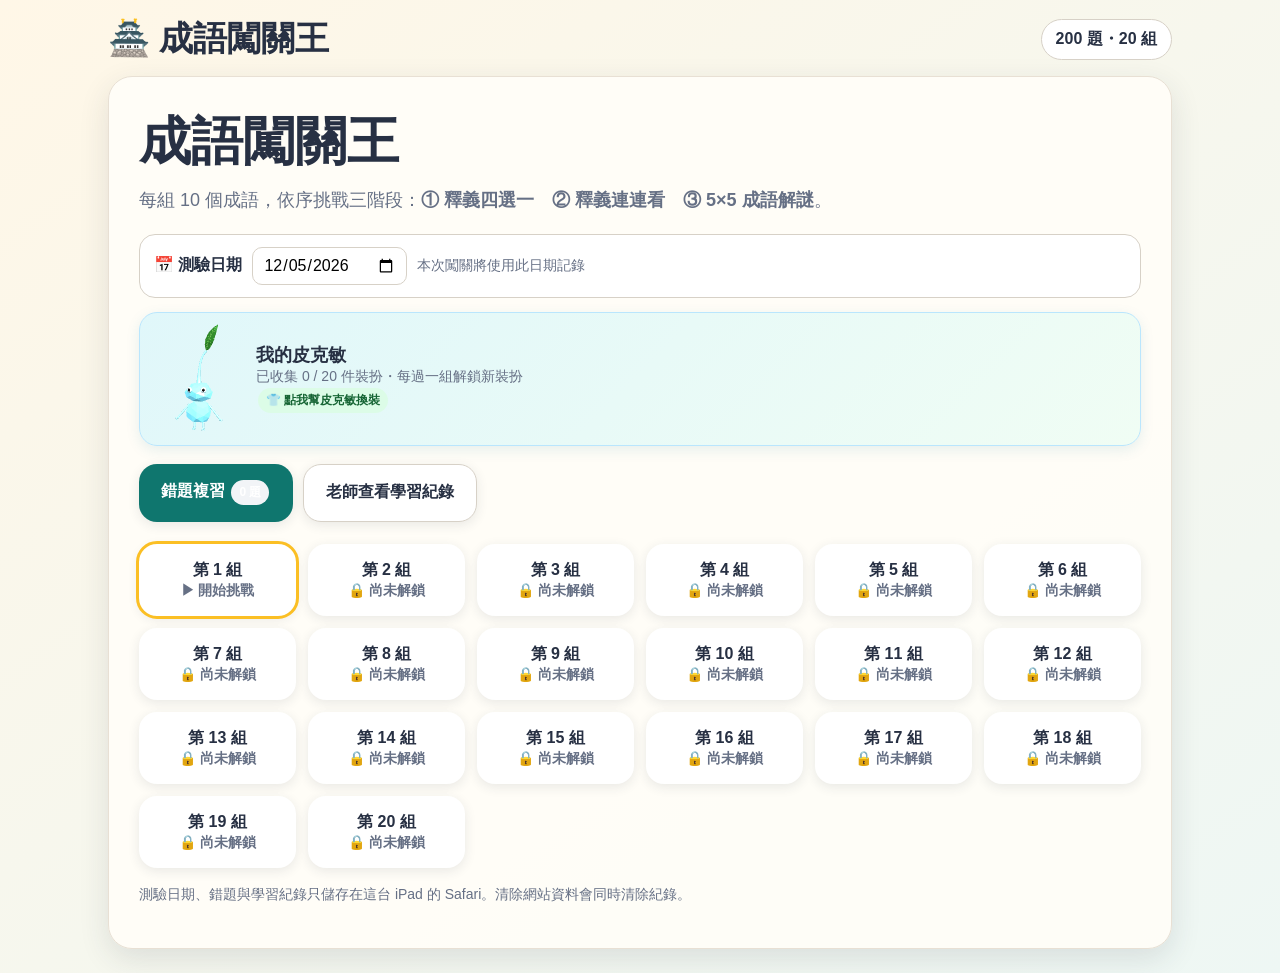
==== commit 30715709: "Make the 3D Pikmin look more like an Ice Pikmin Pale glassy aqua crystal with larger irregular facet" ====
--- a/idiom-quiz.html
+++ b/idiom-quiz.html
@@ -121,37 +121,37 @@
 $('#pkStage').onclick=()=>{let s=$('#pkStage');if(s.querySelector('canvas'))return;s.classList.remove('hop');void s.offsetWidth;s.classList.add('hop');$('#pkBubble').textContent=pikminSay()};pkMount($('#pkStage'),true,()=>{$('#pkBubble').textContent=pikminSay()})}
 /* 3D 皮克敏（three.js）；無法使用 WebGL 時自動改用上面的平面 SVG */
 const PK={};
-function pkCrystal(r,seed){const g=new THREE.IcosahedronGeometry(r,1),p=g.attributes.position,c={};for(let i=0;i<p.count;i++){let x=p.getX(i),y=p.getY(i),z=p.getZ(i),k=[x,y,z].map(v=>Math.round(v*1e3)).join();if(!(k in c)){let h=Math.sin(x*12.9898+y*78.233+z*37.719+seed)*43758.5453;c[k]=.93+(h-Math.floor(h))*.14}p.setXYZ(i,x*c[k],y*c[k],z*c[k])}g.computeVertexNormals();return g}
+function pkCrystal(r,seed,sx=1,sy=1,sz=1,taper=0){const g=new THREE.IcosahedronGeometry(r,1),p=g.attributes.position,c={};for(let i=0;i<p.count;i++){let x=p.getX(i),y=p.getY(i),z=p.getZ(i),k=[x,y,z].map(v=>Math.round(v*1e3)).join();if(!(k in c)){let h=Math.sin(x*12.9898+y*78.233+z*37.719+seed)*43758.5453;c[k]=.9+(h-Math.floor(h))*.2}let j=c[k],t=1-taper*y/r;p.setXYZ(i,x*j*sx*t,y*j*sy,z*j*sz*t)}g.computeVertexNormals();return g}
 function pkBuild(o){const T=THREE,root=new T.Group(),owned=pkOwnedCount(),has=id=>{let i=PK_ITEMS.findIndex(x=>x.id===id);return i>=0&&i<owned&&o[PK_ITEMS[i].slot]===id};
-const mat=(color,x={})=>new T.MeshStandardMaterial(Object.assign({color,roughness:.45,metalness:0},x));
+const mat=(color,x={})=>new T.MeshStandardMaterial(Object.assign({color,roughness:.45,metalness:0,envMapIntensity:.2},x));
 const add=(parent,geo,m,pos=[0,0,0],rot=[0,0,0],sc=[1,1,1])=>{const me=new T.Mesh(geo,m);me.position.set(...pos);me.rotation.set(...rot);me.scale.set(...sc);parent.add(me);return me};
 const limb=(parent,a,b,r,m)=>{const A=new T.Vector3(...a),B=new T.Vector3(...b),d=B.clone().sub(A),me=new T.Mesh(new T.CylinderGeometry(r,r,d.length(),10),m);me.position.copy(A).add(B).multiplyScalar(.5);me.quaternion.setFromUnitVectors(new T.Vector3(0,1,0),d.normalize());parent.add(me);return me};
-const ice=mat(0x86d3e4,{flatShading:true,roughness:.2,metalness:.15,emissive:0x0b3542,emissiveIntensity:.3}),iceSoft=mat(0x9adbe9,{roughness:.3,emissive:0x0b3542,emissiveIntensity:.25}),white=mat(0xffffff),black=mat(0x111111,{roughness:.2}),gold=mat(0xffc93c,{metalness:.55,roughness:.28}),dbl={side:T.DoubleSide};
-const HR=[.21,1.62,.5],HL=[-.21,1.62,.5],hand=[.82,.52,.12];
-const bodyGeo=pkCrystal(.55,7),body=add(root,bodyGeo,ice,[0,.75,0],[0,0,0],[1,1.05,.88]);
-add(root,pkCrystal(.62,3),ice,[0,1.55,0],[0,0,0],[1.08,.88,.95]);
-[[1,hand],[-1,[-.82,.52,.12]]].forEach(([s,h])=>{limb(root,[.42*s,.98,0],h,.05,iceSoft);add(root,new T.SphereGeometry(.075,12,10),iceSoft,h)});
-[1,-1].forEach(s=>{limb(root,[.18*s,.3,0],[.2*s,-.12,.02],.06,iceSoft);add(root,new T.SphereGeometry(.09,12,10),iceSoft,[.2*s,-.16,.07],[0,0,0],[1,.5,1.5])});
-[HL,HR].forEach(e=>{add(root,new T.SphereGeometry(.15,20,16),white,e);add(root,new T.SphereGeometry(.078,16,12),black,[e[0]*1.05,e[1]-.01,e[2]+.1]);add(root,new T.SphereGeometry(.022,8,6),white,[e[0]*1.05+.03,e[1]+.03,e[2]+.17])});
-const tip=new T.Vector3(.3,3.35,0),stem=new T.CatmullRomCurve3([new T.Vector3(0,1.95,0),new T.Vector3(.02,2.5,0),new T.Vector3(.1,3,0),tip]);
-add(root,new T.TubeGeometry(stem,40,.045,8),mat(0x9fdbe6,{roughness:.25}));
+const ice=new T.MeshPhysicalMaterial({color:0x84d2e2,flatShading:true,roughness:.12,metalness:0,clearcoat:.7,clearcoatRoughness:.08,envMapIntensity:.45,emissive:0x1d6571,emissiveIntensity:.12}),iceSoft=new T.MeshPhysicalMaterial({color:0x98dce8,roughness:.18,clearcoat:.6,clearcoatRoughness:.1,envMapIntensity:.4,emissive:0x1d6571,emissiveIntensity:.1}),white=mat(0xffffff,{roughness:.25}),black=mat(0x0c0c0c,{roughness:.15}),gold=mat(0xffc93c,{metalness:.55,roughness:.28,envMapIntensity:1.1}),dbl={side:T.DoubleSide};
+const HR=[.33,1.7,.5],HL=[-.33,1.7,.5],hand=[1.02,.34,.1],EG=[];
+const bodyGeo=pkCrystal(.55,7,1.08,1,.92,.16);add(root,bodyGeo,ice,[0,.68,0]);
+add(root,pkCrystal(.62,3,1.1,.76,.97,.05),ice,[0,1.56,0]);
+[1,-1].forEach(s=>{const h=[hand[0]*s,hand[1],hand[2]],sh=[.46*s,1.0,0];limb(root,sh,h,.04,iceSoft);add(root,new T.SphereGeometry(.05,12,10),iceSoft,h);const d=new T.Vector3(h[0]-sh[0],h[1]-sh[1],0).normalize();[-.55,0,.55].forEach(a=>{const q=d.clone().applyAxisAngle(new T.Vector3(0,0,1),a*s);limb(root,h,[h[0]+q.x*.14,h[1]+q.y*.14,h[2]+.02],.015,iceSoft)})});
+[1,-1].forEach(s=>{const an=[.22*s,-.12,.02];limb(root,[.2*s,.26,0],an,.045,iceSoft);add(root,new T.SphereGeometry(.05,12,10),iceSoft,an);[-1,0,1].forEach(k=>limb(root,an,[an[0]+k*.07,-.2,.16],.017,iceSoft))});
+[HL,HR].forEach((e,i)=>{const s=i?1:-1,g=new T.Group();g.position.set(...e);g.rotation.y=s*.5;root.add(g);EG.push(g);add(g,new T.SphereGeometry(.135,24,16),white,[0,0,0],[0,0,0],[1,1,.6]);add(g,new T.SphereGeometry(.07,20,14),black,[-s*.03,-.005,.066],[0,0,0],[1,1,.4])});
+const tip=new T.Vector3(.36,3.55,0),stem=new T.CatmullRomCurve3([new T.Vector3(0,1.85,0),new T.Vector3(0,2.35,0),new T.Vector3(.05,2.85,0),new T.Vector3(.16,3.25,0),tip]),sg=new T.TubeGeometry(stem,48,1,10),sp=sg.attributes.position;
+for(let i=0;i<=48;i++){const c=stem.getPointAt(i/48),r=.042+.11*Math.pow(1-i/48,4);for(let j=0;j<=10;j++){const n=i*11+j;sp.setXYZ(n,c.x+(sp.getX(n)-c.x)*r,c.y+(sp.getY(n)-c.y)*r,c.z+(sp.getZ(n)-c.z)*r)}}sg.computeVertexNormals();add(root,sg,iceSoft);
 const top=new T.Group();top.position.copy(tip);root.add(top);PK.leaf=top;
 if(has('bud')){const pink=mat(0xf8a5c2);add(top,new T.SphereGeometry(.13,16,12),pink,[0,.17,0],[0,0,0],[1,1.6,1]);[-1,1].forEach(s=>add(top,new T.ConeGeometry(.06,.22,8),mat(0x43a047),[.07*s,.08,0],[0,0,-.6*s]))}
 else if(has('flower')){const petal=mat(0xffffff,{roughness:.6});for(let i=0;i<5;i++){let a=i/5*Math.PI*2;add(top,new T.SphereGeometry(.1,14,10),petal,[Math.cos(a)*.17,.2+Math.sin(a)*.17,0],[0,0,a],[1.8,1,.45])}add(top,new T.SphereGeometry(.09,14,10),mat(0xffc107),[0,.2,.03])}
-else{const s=new T.Shape();s.moveTo(0,0);s.bezierCurveTo(.12,.38,.55,.64,.95,.66);s.bezierCurveTo(.74,.26,.36,.02,0,0);const lf=add(top,new T.ExtrudeGeometry(s,{depth:.025,bevelEnabled:false}),mat(0x4caf50,Object.assign({roughness:.55},dbl)),[0,0,0],[0,-.35,0]);limb(lf,[0,0,.03],[.9,.62,.03],.012,mat(0x2e7d32))}
+else{const L=1.3,bend=(x,y)=>.13*Math.sin(Math.PI*x/L)-.7*y*y,wd=x=>.3*Math.pow(Math.max(0,Math.sin(Math.PI*Math.pow(x/L,.8))),.9),s=new T.Shape();s.moveTo(0,0);s.bezierCurveTo(.2,.3,.75,.36,L,0);s.bezierCurveTo(.75,-.3,.2,-.27,0,0);const lg=new T.ExtrudeGeometry(s,{depth:.018,bevelEnabled:false,curveSegments:28}),lp=lg.attributes.position;for(let i=0;i<lp.count;i++)lp.setZ(i,lp.getZ(i)+bend(lp.getX(i),lp.getY(i)));lg.computeVertexNormals();const lf=new T.Group();lf.rotation.set(0,-.45,.95);top.add(lf);add(lf,lg,mat(0x2c761f,Object.assign({roughness:.35,envMapIntensity:.35},dbl)));const vein=mat(0x8cc35a,{roughness:.4}),on=(x,y)=>[x,y,bend(x,y)+.024];lf.add(new T.Mesh(new T.TubeGeometry(new T.CatmullRomCurve3([0,.3,.6,.9,1.2].map(x=>new T.Vector3(...on(x,0)))),20,.011,5),vein));for(let k=1;k<=5;k++){const x0=.17*k,x1=x0+.2;[1,-1].forEach(sd=>limb(lf,on(x0,0),on(x1,sd*wd(x1)*.78),.006,vein))}}
 if(has('bow')){const red=mat(0xe53935);[-1,1].forEach(s=>add(root,new T.ConeGeometry(.1,.2,12),red,[.1*s,1.12,.45],[0,0,s*Math.PI/2]));add(root,new T.SphereGeometry(.05,10,8),mat(0xb71c1c),[0,1.12,.46])}
 if(has('scarf')){const blue=mat(0x1e88e5,{roughness:.8});add(root,new T.TorusGeometry(.45,.09,12,32),blue,[0,1.12,0],[Math.PI/2+.08,0,0]);add(root,new T.TorusGeometry(.45,.03,8,32),white,[0,1.2,0],[Math.PI/2+.08,0,0]);add(root,new T.BoxGeometry(.16,.45,.06),blue,[.2,.9,.5],[.2,0,.2])}
-if(has('medal')){const rib=mat(0x1e88e5);limb(root,[-.25,1.1,.42],[0,.84,.55],.03,rib);limb(root,[.25,1.1,.42],[0,.84,.55],.03,rib);add(root,new T.CylinderGeometry(.13,.13,.04,24),gold,[0,.76,.58],[Math.PI/2-.2,0,0])}
-if(has('raincoat')){add(root,bodyGeo,mat(0xfdd835,{flatShading:true,roughness:.35}),[0,.73,0],[0,0,0],[1.08,1.06,.97]);[.95,.75,.55].forEach(y=>add(root,new T.SphereGeometry(.035,8,6),mat(0x6d4c41),[.08,y,.53]))}
-if(has('sweater')){add(root,bodyGeo,mat(0xe57373,{flatShading:true,roughness:.9}),[0,.73,0],[0,0,0],[1.07,1.06,.96]);[.8,.6].forEach(y=>add(root,new T.TorusGeometry(.56,.025,6,40),white,[0,y,0],[Math.PI/2,0,0],[1,.86,1]))}
+if(has('medal')){const rib=mat(0x1e88e5);limb(root,[-.25,1.1,.42],[0,.84,.55],.03,rib);limb(root,[.25,1.1,.42],[0,.84,.55],.03,rib);add(root,new T.CylinderGeometry(.13,.13,.04,24),gold,[0,.8,.55],[Math.PI/2-.2,0,0])}
+if(has('raincoat')){add(root,bodyGeo,mat(0xfdd835,{flatShading:true,roughness:.35}),[0,.68,0],[0,0,0],[1.07,1.05,1.07]);[.95,.75,.55].forEach(y=>add(root,new T.SphereGeometry(.035,8,6),mat(0x6d4c41),[.08,y,.53]))}
+if(has('sweater')){add(root,bodyGeo,mat(0xe57373,{flatShading:true,roughness:.9}),[0,.68,0],[0,0,0],[1.06,1.05,1.06]);[.78,.58].forEach(y=>add(root,new T.TorusGeometry(.6,.025,6,40),white,[0,y,0],[Math.PI/2,0,0],[1,.88,1]))}
 if(has('cape')){add(root,new T.CylinderGeometry(.45,.85,1.25,28,1,true,Math.PI/2,Math.PI),mat(0xd32f2f,dbl),[0,.6,-.05])}
 if(has('wings')){PK.wings=[];[1,-1].forEach(s=>{const w=new T.Group();w.position.set(.28*s,.95,-.42);root.add(w);[[0xff8a80,1],[0xffd180,.8],[0xa5d6a7,.6],[0x80d8ff,.42]].forEach(([c,k],i)=>{const sh=new T.Shape();sh.moveTo(0,0);sh.bezierCurveTo(.5*k,.9*k,1.3*k,.8*k,1.4*k,.3*k);sh.bezierCurveTo(1.3*k,-.3*k,.5*k,-.4*k,0,0);add(w,new T.ShapeGeometry(sh),mat(c,Object.assign({transparent:true,opacity:.9},dbl)),[.04*i,.02*i,.012*i],[0,0,0],[s,1,1])});PK.wings.push([w,s])})}else PK.wings=null;
-if(has('glasses')){const fr=mat(0x4e342e);[HL,HR].forEach(e=>add(root,new T.TorusGeometry(.18,.025,8,28),fr,[e[0],e[1],e[2]+.13]));add(root,new T.CylinderGeometry(.018,.018,.1,6),fr,[0,1.64,.64],[0,0,Math.PI/2])}
-if(has('sunglasses')){const sg=mat(0x1a1a1a,{roughness:.1,metalness:.4});[HL,HR].forEach(e=>add(root,new T.BoxGeometry(.34,.22,.05),sg,[e[0],e[1],e[2]+.16]));add(root,new T.BoxGeometry(.1,.03,.03),sg,[0,1.66,.66])}
-if(has('blush')){const pk=mat(0xff6f8e,{transparent:true,opacity:.55});[-1,1].forEach(s=>add(root,new T.SphereGeometry(.08,12,8),pk,[.4*s,1.42,.44],[0,.5*s,0],[1.3,.7,.4]));add(root,new T.TorusGeometry(.07,.014,6,16,Math.PI),mat(0x37474f),[0,1.43,.58],[0,0,Math.PI])}
+if(has('glasses')){const fr=mat(0x4e342e);EG.forEach(g=>add(g,new T.TorusGeometry(.18,.024,8,28),fr,[0,0,.1]));limb(root,[-.23,1.71,.66],[.23,1.71,.66],.018,fr)}
+if(has('sunglasses')){const sg=mat(0x1a1a1a,{roughness:.1,metalness:.4});EG.forEach(g=>add(g,new T.BoxGeometry(.38,.25,.04),sg,[0,0,.11]));limb(root,[-.2,1.73,.67],[.2,1.73,.67],.02,sg)}
+if(has('blush')){const pk=mat(0xff6f8e,{transparent:true,opacity:.55});[-1,1].forEach(s=>add(root,new T.SphereGeometry(.08,12,8),pk,[.42*s,1.5,.45],[0,.6*s,0],[1.3,.7,.4]));add(root,new T.TorusGeometry(.07,.014,6,16,Math.PI),mat(0x37474f),[0,1.48,.6],[0,0,Math.PI])}
 if(has('strawhat')){const st=mat(0xf4d06f,{roughness:.9});add(root,new T.CylinderGeometry(.88,.9,.04,36),st,[0,1.98,0],[.08,0,0]);add(root,new T.CylinderGeometry(.42,.5,.32,28),st,[0,2.14,0],[.08,0,0]);add(root,new T.CylinderGeometry(.505,.51,.09,28),mat(0xe53935),[0,2.04,0],[.08,0,0])}
 if(has('wizard')){const pu=mat(0x5e35b1);add(root,new T.CylinderGeometry(.72,.72,.04,32),pu,[0,1.98,0]);add(root,new T.ConeGeometry(.5,1,28),pu,[0,2.48,0]);[[.2,2.35,.38],[-.15,2.62,.25],[.08,2.8,.16]].forEach(p=>add(root,new T.OctahedronGeometry(.06),mat(0xffeb3b,{emissive:0x806000}),p))}
-if(has('crown')){add(root,new T.CylinderGeometry(.4,.36,.22,10,1,true),mat(0xffc93c,Object.assign({metalness:.55,roughness:.28},dbl)),[0,2.07,0]);for(let i=0;i<5;i++){let a=i/5*Math.PI*2;add(root,new T.ConeGeometry(.07,.2,8),gold,[Math.sin(a)*.38,2.27,Math.cos(a)*.38]);add(root,new T.SphereGeometry(.045,10,8),mat([0xe53935,0x1e88e5,0x43a047][i%3],{roughness:.1}),[Math.sin(a)*.4,2.06,Math.cos(a)*.4])}}
+if(has('crown')){add(root,new T.CylinderGeometry(.4,.36,.22,10,1,true),mat(0xffc93c,Object.assign({metalness:.55,roughness:.28,envMapIntensity:1.1},dbl)),[0,1.99,0]);for(let i=0;i<5;i++){let a=i/5*Math.PI*2;add(root,new T.ConeGeometry(.07,.2,8),gold,[Math.sin(a)*.38,2.19,Math.cos(a)*.38]);add(root,new T.SphereGeometry(.045,10,8),mat([0xe53935,0x1e88e5,0x43a047][i%3],{roughness:.1}),[Math.sin(a)*.4,1.98,Math.cos(a)*.4])}}
 if(has('santa')){const red=mat(0xe53935,{roughness:.8}),wh=mat(0xffffff,{roughness:1});add(root,new T.TorusGeometry(.46,.09,10,30),wh,[0,2.0,0],[Math.PI/2,0,0]);add(root,new T.ConeGeometry(.46,.9,26),red,[.12,2.4,0],[0,0,-.3]);add(root,new T.SphereGeometry(.1,12,10),wh,[.36,2.82,0])}
 if(has('gradcap')){const bk=mat(0x263238);add(root,new T.CylinderGeometry(.4,.42,.2,24),bk,[0,2.04,0]);add(root,new T.BoxGeometry(.95,.05,.95),bk,[0,2.16,0],[0,Math.PI/4,0]);limb(root,[0,2.19,0],[.62,2.12,.12],.015,gold);limb(root,[.62,2.12,.12],[.62,1.86,.12],.02,gold);add(root,new T.SphereGeometry(.04,8,6),gold,[.62,1.84,.12])}
 if(has('lollipop')){limb(root,hand,[hand[0]+.02,hand[1]+.5,hand[2]],.02,white);add(root,new T.CylinderGeometry(.18,.18,.05,28),mat(0xff80ab,{roughness:.2}),[hand[0]+.02,hand[1]+.66,hand[2]],[Math.PI/2,0,0]);add(root,new T.TorusGeometry(.09,.015,6,20),white,[hand[0]+.02,hand[1]+.66,hand[2]+.03])}
@@ -159,8 +159,9 @@
 if(has('wand')){const e=[hand[0]+.3,hand[1]+.55,hand[2]+.1];limb(root,hand,e,.022,mat(0x5d4037));const s=new T.Shape();for(let i=0;i<10;i++){let a=i/10*Math.PI*2,r=i%2?.07:.17;s[i?'lineTo':'moveTo'](Math.sin(a)*r,Math.cos(a)*r)}add(root,new T.ExtrudeGeometry(s,{depth:.04,bevelEnabled:false}),mat(0xffeb3b,{emissive:0x7a5c00}),[e[0],e[1]+.1,e[2]-.02])}
 return root}
 function pkInit(){if(PK.r)return true;if(!window.THREE)return false;try{PK.r=new THREE.WebGLRenderer({antialias:true,alpha:true})}catch(e){return false}
-PK.r.setPixelRatio(Math.min(window.devicePixelRatio||1,2));PK.scene=new THREE.Scene();PK.cam=new THREE.PerspectiveCamera(30,1,.1,50);PK.cam.position.set(0,1.95,8.8);PK.cam.lookAt(0,1.9,0);
-PK.scene.add(new THREE.HemisphereLight(0xffffff,0x7aa3b3,.7));let d=new THREE.DirectionalLight(0xffffff,.9);d.position.set(3,5,5);PK.scene.add(d);let f=new THREE.DirectionalLight(0xcff6ff,.45);f.position.set(-4,2,3);PK.scene.add(f);
+PK.r.setPixelRatio(Math.min(window.devicePixelRatio||1,2));PK.scene=new THREE.Scene();PK.cam=new THREE.PerspectiveCamera(30,1,.1,50);PK.cam.position.set(0,2.25,10);PK.cam.lookAt(0,2.2,0);
+PK.scene.add(new THREE.HemisphereLight(0xe8fbff,0x6f9fb0,.4));let d=new THREE.DirectionalLight(0xffffff,.7);d.position.set(3,3,6);PK.scene.add(d);let f=new THREE.DirectionalLight(0xcff6ff,.35);f.position.set(-4,2,3);PK.scene.add(f);
+try{const T=THREE,es=new T.Scene(),sg=new T.SphereGeometry(10,32,16),pp=sg.attributes.position,col=[];for(let i=0;i<pp.count;i++){const y=pp.getY(i)/10;y>0?col.push(.62+.1*y,.8+.06*y,.88+.04*y):col.push(.5+.35*(1+y),.66+.29*(1+y),.74+.24*(1+y))}sg.setAttribute('color',new T.Float32BufferAttribute(col,3));es.add(new T.Mesh(sg,new T.MeshBasicMaterial({side:T.BackSide,vertexColors:true})));[[4,6,6,1.6],[-7,3,3,1.2],[2,-1,8,.9],[0,9,-3,1.2]].forEach(([x,y,z,k])=>{const b=new T.Mesh(new T.PlaneGeometry(4,4),new T.MeshBasicMaterial({color:new T.Color(k,k,k),side:T.DoubleSide}));b.position.set(x,y,z);b.lookAt(0,0,0);es.add(b)});PK.scene.environment=new T.PMREMGenerator(PK.r).fromScene(es,.03).texture}catch(e){}
 PK.rotY=0;PK.hopT=-1e9;const c=PK.r.domElement;c.style.display='block';
 c.addEventListener('pointerdown',e=>{if(!PK.interactive)return;PK.drag={x:e.clientX,moved:0};c.setPointerCapture(e.pointerId)});
 c.addEventListener('pointermove',e=>{if(!PK.drag)return;let dx=e.clientX-PK.drag.x;PK.drag.x=e.clientX;PK.drag.moved+=Math.abs(dx);PK.rotY+=dx*.013});
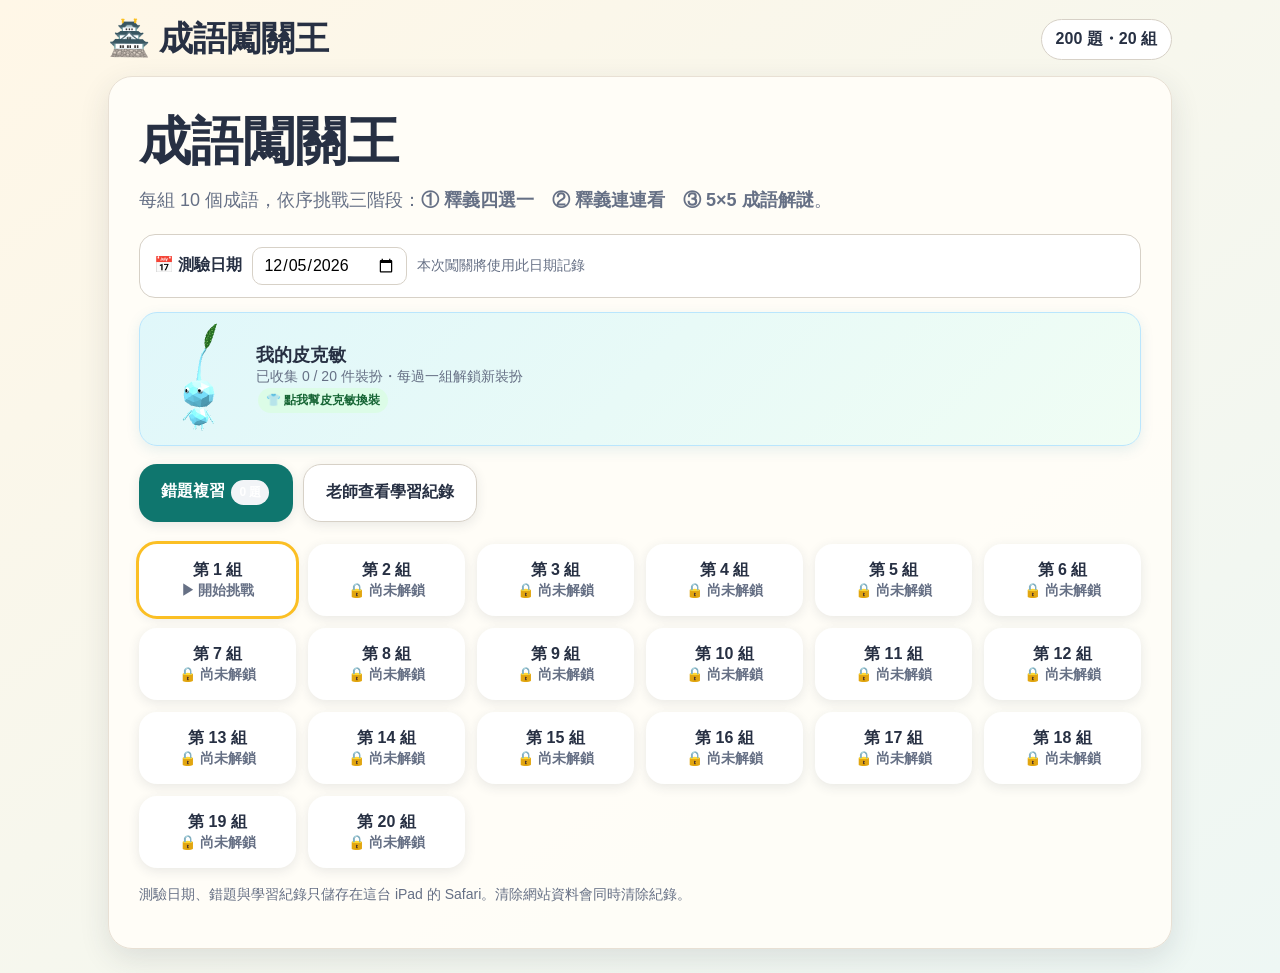
==== commit 1d6dbafe: "Give the 3D Pikmin a round faceted head larger than its body The head is now a near-round ice crysta" ====
--- a/idiom-quiz.html
+++ b/idiom-quiz.html
@@ -121,47 +121,47 @@
 $('#pkStage').onclick=()=>{let s=$('#pkStage');if(s.querySelector('canvas'))return;s.classList.remove('hop');void s.offsetWidth;s.classList.add('hop');$('#pkBubble').textContent=pikminSay()};pkMount($('#pkStage'),true,()=>{$('#pkBubble').textContent=pikminSay()})}
 /* 3D 皮克敏（three.js）；無法使用 WebGL 時自動改用上面的平面 SVG */
 const PK={};
-function pkCrystal(r,seed,sx=1,sy=1,sz=1,taper=0){const g=new THREE.IcosahedronGeometry(r,1),p=g.attributes.position,c={};for(let i=0;i<p.count;i++){let x=p.getX(i),y=p.getY(i),z=p.getZ(i),k=[x,y,z].map(v=>Math.round(v*1e3)).join();if(!(k in c)){let h=Math.sin(x*12.9898+y*78.233+z*37.719+seed)*43758.5453;c[k]=.9+(h-Math.floor(h))*.2}let j=c[k],t=1-taper*y/r;p.setXYZ(i,x*j*sx*t,y*j*sy,z*j*sz*t)}g.computeVertexNormals();return g}
+function pkCrystal(r,seed,sx=1,sy=1,sz=1,taper=0,amp=.2){const g=new THREE.IcosahedronGeometry(r,1),p=g.attributes.position,c={};for(let i=0;i<p.count;i++){let x=p.getX(i),y=p.getY(i),z=p.getZ(i),k=[x,y,z].map(v=>Math.round(v*1e3)).join();if(!(k in c)){let h=Math.sin(x*12.9898+y*78.233+z*37.719+seed)*43758.5453;c[k]=1-amp/2+(h-Math.floor(h))*amp}let j=c[k],t=1-taper*y/r;p.setXYZ(i,x*j*sx*t,y*j*sy,z*j*sz*t)}g.computeVertexNormals();return g}
 function pkBuild(o){const T=THREE,root=new T.Group(),owned=pkOwnedCount(),has=id=>{let i=PK_ITEMS.findIndex(x=>x.id===id);return i>=0&&i<owned&&o[PK_ITEMS[i].slot]===id};
 const mat=(color,x={})=>new T.MeshStandardMaterial(Object.assign({color,roughness:.45,metalness:0,envMapIntensity:.2},x));
 const add=(parent,geo,m,pos=[0,0,0],rot=[0,0,0],sc=[1,1,1])=>{const me=new T.Mesh(geo,m);me.position.set(...pos);me.rotation.set(...rot);me.scale.set(...sc);parent.add(me);return me};
 const limb=(parent,a,b,r,m)=>{const A=new T.Vector3(...a),B=new T.Vector3(...b),d=B.clone().sub(A),me=new T.Mesh(new T.CylinderGeometry(r,r,d.length(),10),m);me.position.copy(A).add(B).multiplyScalar(.5);me.quaternion.setFromUnitVectors(new T.Vector3(0,1,0),d.normalize());parent.add(me);return me};
-const ice=new T.MeshPhysicalMaterial({color:0x84d2e2,flatShading:true,roughness:.12,metalness:0,clearcoat:.7,clearcoatRoughness:.08,envMapIntensity:.45,emissive:0x1d6571,emissiveIntensity:.12}),iceSoft=new T.MeshPhysicalMaterial({color:0x98dce8,roughness:.18,clearcoat:.6,clearcoatRoughness:.1,envMapIntensity:.4,emissive:0x1d6571,emissiveIntensity:.1}),white=mat(0xffffff,{roughness:.25}),black=mat(0x0c0c0c,{roughness:.15}),gold=mat(0xffc93c,{metalness:.55,roughness:.28,envMapIntensity:1.1}),dbl={side:T.DoubleSide};
-const HR=[.33,1.7,.5],HL=[-.33,1.7,.5],hand=[1.02,.34,.1],EG=[];
-const bodyGeo=pkCrystal(.55,7,1.08,1,.92,.16);add(root,bodyGeo,ice,[0,.68,0]);
-add(root,pkCrystal(.62,3,1.1,.76,.97,.05),ice,[0,1.56,0]);
-[1,-1].forEach(s=>{const h=[hand[0]*s,hand[1],hand[2]],sh=[.46*s,1.0,0];limb(root,sh,h,.04,iceSoft);add(root,new T.SphereGeometry(.05,12,10),iceSoft,h);const d=new T.Vector3(h[0]-sh[0],h[1]-sh[1],0).normalize();[-.55,0,.55].forEach(a=>{const q=d.clone().applyAxisAngle(new T.Vector3(0,0,1),a*s);limb(root,h,[h[0]+q.x*.14,h[1]+q.y*.14,h[2]+.02],.015,iceSoft)})});
-[1,-1].forEach(s=>{const an=[.22*s,-.12,.02];limb(root,[.2*s,.26,0],an,.045,iceSoft);add(root,new T.SphereGeometry(.05,12,10),iceSoft,an);[-1,0,1].forEach(k=>limb(root,an,[an[0]+k*.07,-.2,.16],.017,iceSoft))});
-[HL,HR].forEach((e,i)=>{const s=i?1:-1,g=new T.Group();g.position.set(...e);g.rotation.y=s*.5;root.add(g);EG.push(g);add(g,new T.SphereGeometry(.135,24,16),white,[0,0,0],[0,0,0],[1,1,.6]);add(g,new T.SphereGeometry(.07,20,14),black,[-s*.03,-.005,.066],[0,0,0],[1,1,.4])});
-const tip=new T.Vector3(.36,3.55,0),stem=new T.CatmullRomCurve3([new T.Vector3(0,1.85,0),new T.Vector3(0,2.35,0),new T.Vector3(.05,2.85,0),new T.Vector3(.16,3.25,0),tip]),sg=new T.TubeGeometry(stem,48,1,10),sp=sg.attributes.position;
+const ice=new T.MeshPhysicalMaterial({color:0x84d2e2,flatShading:true,roughness:.3,metalness:0,clearcoat:.5,clearcoatRoughness:.35,envMapIntensity:.45,emissive:0x1d6571,emissiveIntensity:.12}),iceSoft=new T.MeshPhysicalMaterial({color:0x98dce8,roughness:.18,clearcoat:.6,clearcoatRoughness:.1,envMapIntensity:.4,emissive:0x1d6571,emissiveIntensity:.1}),white=mat(0xffffff,{roughness:.25}),black=mat(0x0c0c0c,{roughness:.15}),gold=mat(0xffc93c,{metalness:.55,roughness:.28,envMapIntensity:1.1}),dbl={side:T.DoubleSide};
+const HR=[.33,1.82,.64],HL=[-.33,1.82,.64],hand=[.74,.36,.1],EG=[];
+const bodyGeo=pkCrystal(.45,7,1.1,1,.98,.14);add(root,bodyGeo,ice,[0,.55,0]);
+add(root,pkCrystal(.72,3,1.05,.97,1,.03,.13),ice,[0,1.62,0]);
+[1,-1].forEach(s=>{const h=[hand[0]*s,hand[1],hand[2]],sh=[.4*s,.8,0];limb(root,sh,h,.036,iceSoft);add(root,new T.SphereGeometry(.045,12,10),iceSoft,h);const d=new T.Vector3(h[0]-sh[0],h[1]-sh[1],0).normalize();[-.55,0,.55].forEach(a=>{const q=d.clone().applyAxisAngle(new T.Vector3(0,0,1),a*s);limb(root,h,[h[0]+q.x*.1,h[1]+q.y*.1,h[2]+.02],.013,iceSoft)})});
+[1,-1].forEach(s=>{const an=[.18*s,-.06,.02];limb(root,[.16*s,.2,0],an,.04,iceSoft);add(root,new T.SphereGeometry(.045,12,10),iceSoft,an);[-1,0,1].forEach(k=>limb(root,an,[an[0]+k*.06,-.11,.13],.015,iceSoft))});
+[HL,HR].forEach((e,i)=>{const s=i?1:-1,g=new T.Group();g.position.set(...e);g.rotation.y=s*.45;root.add(g);EG.push(g);add(g,new T.SphereGeometry(.14,24,16),white,[0,0,0],[0,0,0],[1,1,.6]);add(g,new T.SphereGeometry(.07,20,14),black,[-s*.03,-.005,.066],[0,0,0],[1,1,.4])});
+const tip=new T.Vector3(.36,3.8,0),stem=new T.CatmullRomCurve3([new T.Vector3(0,2.12,0),new T.Vector3(0,2.6,0),new T.Vector3(.05,3.1,0),new T.Vector3(.16,3.5,0),tip]),sg=new T.TubeGeometry(stem,48,1,10),sp=sg.attributes.position;
 for(let i=0;i<=48;i++){const c=stem.getPointAt(i/48),r=.042+.11*Math.pow(1-i/48,4);for(let j=0;j<=10;j++){const n=i*11+j;sp.setXYZ(n,c.x+(sp.getX(n)-c.x)*r,c.y+(sp.getY(n)-c.y)*r,c.z+(sp.getZ(n)-c.z)*r)}}sg.computeVertexNormals();add(root,sg,iceSoft);
 const top=new T.Group();top.position.copy(tip);root.add(top);PK.leaf=top;
 if(has('bud')){const pink=mat(0xf8a5c2);add(top,new T.SphereGeometry(.13,16,12),pink,[0,.17,0],[0,0,0],[1,1.6,1]);[-1,1].forEach(s=>add(top,new T.ConeGeometry(.06,.22,8),mat(0x43a047),[.07*s,.08,0],[0,0,-.6*s]))}
 else if(has('flower')){const petal=mat(0xffffff,{roughness:.6});for(let i=0;i<5;i++){let a=i/5*Math.PI*2;add(top,new T.SphereGeometry(.1,14,10),petal,[Math.cos(a)*.17,.2+Math.sin(a)*.17,0],[0,0,a],[1.8,1,.45])}add(top,new T.SphereGeometry(.09,14,10),mat(0xffc107),[0,.2,.03])}
 else{const L=1.3,bend=(x,y)=>.13*Math.sin(Math.PI*x/L)-.7*y*y,wd=x=>.3*Math.pow(Math.max(0,Math.sin(Math.PI*Math.pow(x/L,.8))),.9),s=new T.Shape();s.moveTo(0,0);s.bezierCurveTo(.2,.3,.75,.36,L,0);s.bezierCurveTo(.75,-.3,.2,-.27,0,0);const lg=new T.ExtrudeGeometry(s,{depth:.018,bevelEnabled:false,curveSegments:28}),lp=lg.attributes.position;for(let i=0;i<lp.count;i++)lp.setZ(i,lp.getZ(i)+bend(lp.getX(i),lp.getY(i)));lg.computeVertexNormals();const lf=new T.Group();lf.rotation.set(0,-.45,.95);top.add(lf);add(lf,lg,mat(0x2c761f,Object.assign({roughness:.35,envMapIntensity:.35},dbl)));const vein=mat(0x8cc35a,{roughness:.4}),on=(x,y)=>[x,y,bend(x,y)+.024];lf.add(new T.Mesh(new T.TubeGeometry(new T.CatmullRomCurve3([0,.3,.6,.9,1.2].map(x=>new T.Vector3(...on(x,0)))),20,.011,5),vein));for(let k=1;k<=5;k++){const x0=.17*k,x1=x0+.2;[1,-1].forEach(sd=>limb(lf,on(x0,0),on(x1,sd*wd(x1)*.78),.006,vein))}}
-if(has('bow')){const red=mat(0xe53935);[-1,1].forEach(s=>add(root,new T.ConeGeometry(.1,.2,12),red,[.1*s,1.12,.45],[0,0,s*Math.PI/2]));add(root,new T.SphereGeometry(.05,10,8),mat(0xb71c1c),[0,1.12,.46])}
-if(has('scarf')){const blue=mat(0x1e88e5,{roughness:.8});add(root,new T.TorusGeometry(.45,.09,12,32),blue,[0,1.12,0],[Math.PI/2+.08,0,0]);add(root,new T.TorusGeometry(.45,.03,8,32),white,[0,1.2,0],[Math.PI/2+.08,0,0]);add(root,new T.BoxGeometry(.16,.45,.06),blue,[.2,.9,.5],[.2,0,.2])}
-if(has('medal')){const rib=mat(0x1e88e5);limb(root,[-.25,1.1,.42],[0,.84,.55],.03,rib);limb(root,[.25,1.1,.42],[0,.84,.55],.03,rib);add(root,new T.CylinderGeometry(.13,.13,.04,24),gold,[0,.8,.55],[Math.PI/2-.2,0,0])}
-if(has('raincoat')){add(root,bodyGeo,mat(0xfdd835,{flatShading:true,roughness:.35}),[0,.68,0],[0,0,0],[1.07,1.05,1.07]);[.95,.75,.55].forEach(y=>add(root,new T.SphereGeometry(.035,8,6),mat(0x6d4c41),[.08,y,.53]))}
-if(has('sweater')){add(root,bodyGeo,mat(0xe57373,{flatShading:true,roughness:.9}),[0,.68,0],[0,0,0],[1.06,1.05,1.06]);[.78,.58].forEach(y=>add(root,new T.TorusGeometry(.6,.025,6,40),white,[0,y,0],[Math.PI/2,0,0],[1,.88,1]))}
-if(has('cape')){add(root,new T.CylinderGeometry(.45,.85,1.25,28,1,true,Math.PI/2,Math.PI),mat(0xd32f2f,dbl),[0,.6,-.05])}
-if(has('wings')){PK.wings=[];[1,-1].forEach(s=>{const w=new T.Group();w.position.set(.28*s,.95,-.42);root.add(w);[[0xff8a80,1],[0xffd180,.8],[0xa5d6a7,.6],[0x80d8ff,.42]].forEach(([c,k],i)=>{const sh=new T.Shape();sh.moveTo(0,0);sh.bezierCurveTo(.5*k,.9*k,1.3*k,.8*k,1.4*k,.3*k);sh.bezierCurveTo(1.3*k,-.3*k,.5*k,-.4*k,0,0);add(w,new T.ShapeGeometry(sh),mat(c,Object.assign({transparent:true,opacity:.9},dbl)),[.04*i,.02*i,.012*i],[0,0,0],[s,1,1])});PK.wings.push([w,s])})}else PK.wings=null;
-if(has('glasses')){const fr=mat(0x4e342e);EG.forEach(g=>add(g,new T.TorusGeometry(.18,.024,8,28),fr,[0,0,.1]));limb(root,[-.23,1.71,.66],[.23,1.71,.66],.018,fr)}
-if(has('sunglasses')){const sg=mat(0x1a1a1a,{roughness:.1,metalness:.4});EG.forEach(g=>add(g,new T.BoxGeometry(.38,.25,.04),sg,[0,0,.11]));limb(root,[-.2,1.73,.67],[.2,1.73,.67],.02,sg)}
-if(has('blush')){const pk=mat(0xff6f8e,{transparent:true,opacity:.55});[-1,1].forEach(s=>add(root,new T.SphereGeometry(.08,12,8),pk,[.42*s,1.5,.45],[0,.6*s,0],[1.3,.7,.4]));add(root,new T.TorusGeometry(.07,.014,6,16,Math.PI),mat(0x37474f),[0,1.48,.6],[0,0,Math.PI])}
-if(has('strawhat')){const st=mat(0xf4d06f,{roughness:.9});add(root,new T.CylinderGeometry(.88,.9,.04,36),st,[0,1.98,0],[.08,0,0]);add(root,new T.CylinderGeometry(.42,.5,.32,28),st,[0,2.14,0],[.08,0,0]);add(root,new T.CylinderGeometry(.505,.51,.09,28),mat(0xe53935),[0,2.04,0],[.08,0,0])}
-if(has('wizard')){const pu=mat(0x5e35b1);add(root,new T.CylinderGeometry(.72,.72,.04,32),pu,[0,1.98,0]);add(root,new T.ConeGeometry(.5,1,28),pu,[0,2.48,0]);[[.2,2.35,.38],[-.15,2.62,.25],[.08,2.8,.16]].forEach(p=>add(root,new T.OctahedronGeometry(.06),mat(0xffeb3b,{emissive:0x806000}),p))}
-if(has('crown')){add(root,new T.CylinderGeometry(.4,.36,.22,10,1,true),mat(0xffc93c,Object.assign({metalness:.55,roughness:.28,envMapIntensity:1.1},dbl)),[0,1.99,0]);for(let i=0;i<5;i++){let a=i/5*Math.PI*2;add(root,new T.ConeGeometry(.07,.2,8),gold,[Math.sin(a)*.38,2.19,Math.cos(a)*.38]);add(root,new T.SphereGeometry(.045,10,8),mat([0xe53935,0x1e88e5,0x43a047][i%3],{roughness:.1}),[Math.sin(a)*.4,1.98,Math.cos(a)*.4])}}
-if(has('santa')){const red=mat(0xe53935,{roughness:.8}),wh=mat(0xffffff,{roughness:1});add(root,new T.TorusGeometry(.46,.09,10,30),wh,[0,2.0,0],[Math.PI/2,0,0]);add(root,new T.ConeGeometry(.46,.9,26),red,[.12,2.4,0],[0,0,-.3]);add(root,new T.SphereGeometry(.1,12,10),wh,[.36,2.82,0])}
-if(has('gradcap')){const bk=mat(0x263238);add(root,new T.CylinderGeometry(.4,.42,.2,24),bk,[0,2.04,0]);add(root,new T.BoxGeometry(.95,.05,.95),bk,[0,2.16,0],[0,Math.PI/4,0]);limb(root,[0,2.19,0],[.62,2.12,.12],.015,gold);limb(root,[.62,2.12,.12],[.62,1.86,.12],.02,gold);add(root,new T.SphereGeometry(.04,8,6),gold,[.62,1.84,.12])}
-if(has('lollipop')){limb(root,hand,[hand[0]+.02,hand[1]+.5,hand[2]],.02,white);add(root,new T.CylinderGeometry(.18,.18,.05,28),mat(0xff80ab,{roughness:.2}),[hand[0]+.02,hand[1]+.66,hand[2]],[Math.PI/2,0,0]);add(root,new T.TorusGeometry(.09,.015,6,20),white,[hand[0]+.02,hand[1]+.66,hand[2]+.03])}
-if(has('flag')){limb(root,[hand[0],hand[1]-.1,hand[2]],[hand[0],hand[1]+.9,hand[2]],.022,mat(0x8d6e63));const s=new T.Shape();s.moveTo(0,0);s.lineTo(.5,-.16);s.lineTo(0,-.34);add(root,new T.ShapeGeometry(s),mat(0x43a047,dbl),[hand[0],hand[1]+.88,hand[2]])}
-if(has('wand')){const e=[hand[0]+.3,hand[1]+.55,hand[2]+.1];limb(root,hand,e,.022,mat(0x5d4037));const s=new T.Shape();for(let i=0;i<10;i++){let a=i/10*Math.PI*2,r=i%2?.07:.17;s[i?'lineTo':'moveTo'](Math.sin(a)*r,Math.cos(a)*r)}add(root,new T.ExtrudeGeometry(s,{depth:.04,bevelEnabled:false}),mat(0xffeb3b,{emissive:0x7a5c00}),[e[0],e[1]+.1,e[2]-.02])}
+if(has('bow')){const red=mat(0xe53935);[-1,1].forEach(s=>add(root,new T.ConeGeometry(.1,.2,12),red,[.1*s,.86,.4],[0,0,s*Math.PI/2]));add(root,new T.SphereGeometry(.05,10,8),mat(0xb71c1c),[0,.86,.41])}
+if(has('scarf')){const blue=mat(0x1e88e5,{roughness:.8});add(root,new T.TorusGeometry(.38,.09,12,32),blue,[0,.92,0],[Math.PI/2+.08,0,0]);add(root,new T.TorusGeometry(.38,.03,8,32),white,[0,1.0,0],[Math.PI/2+.08,0,0]);add(root,new T.BoxGeometry(.15,.38,.06),blue,[.17,.72,.44],[.2,0,.2])}
+if(has('medal')){const rib=mat(0x1e88e5);limb(root,[-.22,.93,.34],[0,.68,.49],.03,rib);limb(root,[.22,.93,.34],[0,.68,.49],.03,rib);add(root,new T.CylinderGeometry(.12,.12,.04,24),gold,[0,.62,.5],[Math.PI/2-.2,0,0])}
+if(has('raincoat')){add(root,bodyGeo,mat(0xfdd835,{flatShading:true,roughness:.35}),[0,.55,0],[0,0,0],[1.08,1.06,1.08]);[.78,.6,.42].forEach(y=>add(root,new T.SphereGeometry(.032,8,6),mat(0x6d4c41),[.08,y,.49]))}
+if(has('sweater')){add(root,bodyGeo,mat(0xe57373,{flatShading:true,roughness:.9}),[0,.55,0],[0,0,0],[1.07,1.06,1.07]);[.64,.44].forEach(y=>add(root,new T.TorusGeometry(.52,.022,6,40),white,[0,y,0],[Math.PI/2,0,0],[1,.88,1]))}
+if(has('cape')){add(root,new T.CylinderGeometry(.36,.66,1.0,28,1,true,Math.PI/2,Math.PI),mat(0xd32f2f,dbl),[0,.5,-.04])}
+if(has('wings')){PK.wings=[];[1,-1].forEach(s=>{const w=new T.Group();w.position.set(.22*s,.75,-.36);w.scale.setScalar(.85);root.add(w);[[0xff8a80,1],[0xffd180,.8],[0xa5d6a7,.6],[0x80d8ff,.42]].forEach(([c,k],i)=>{const sh=new T.Shape();sh.moveTo(0,0);sh.bezierCurveTo(.5*k,.9*k,1.3*k,.8*k,1.4*k,.3*k);sh.bezierCurveTo(1.3*k,-.3*k,.5*k,-.4*k,0,0);add(w,new T.ShapeGeometry(sh),mat(c,Object.assign({transparent:true,opacity:.9},dbl)),[.04*i,.02*i,.012*i],[0,0,0],[s,1,1])});PK.wings.push([w,s])})}else PK.wings=null;
+if(has('glasses')){const fr=mat(0x4e342e);EG.forEach(g=>add(g,new T.TorusGeometry(.18,.024,8,28),fr,[0,0,.1]));limb(root,[-.23,1.83,.82],[.23,1.83,.82],.018,fr)}
+if(has('sunglasses')){const sg=mat(0x1a1a1a,{roughness:.1,metalness:.4});EG.forEach(g=>add(g,new T.BoxGeometry(.38,.25,.04),sg,[0,0,.11]));limb(root,[-.2,1.85,.81],[.2,1.85,.81],.02,sg)}
+if(has('blush')){const pk=mat(0xff6f8e,{transparent:true,opacity:.55});[-1,1].forEach(s=>add(root,new T.SphereGeometry(.08,12,8),pk,[.44*s,1.62,.58],[0,.6*s,0],[1.3,.7,.4]));add(root,new T.TorusGeometry(.07,.014,6,16,Math.PI),mat(0x37474f),[0,1.6,.73],[0,0,Math.PI])}
+if(has('strawhat')){const st=mat(0xf4d06f,{roughness:.9});add(root,new T.CylinderGeometry(1,1.02,.04,36),st,[0,2.18,0],[.08,0,0]);add(root,new T.CylinderGeometry(.46,.54,.34,28),st,[0,2.34,0],[.08,0,0]);add(root,new T.CylinderGeometry(.545,.55,.09,28),mat(0xe53935),[0,2.23,0],[.08,0,0])}
+if(has('wizard')){const pu=mat(0x5e35b1);add(root,new T.CylinderGeometry(.85,.85,.04,32),pu,[0,2.17,0]);add(root,new T.ConeGeometry(.56,1.05,28),pu,[0,2.69,0]);[[.22,2.55,.44],[-.17,2.84,.28],[.08,3.02,.17]].forEach(p=>add(root,new T.OctahedronGeometry(.06),mat(0xffeb3b,{emissive:0x806000}),p))}
+if(has('crown')){add(root,new T.CylinderGeometry(.44,.4,.24,10,1,true),mat(0xffc93c,Object.assign({metalness:.55,roughness:.28,envMapIntensity:1.1},dbl)),[0,2.29,0]);for(let i=0;i<5;i++){let a=i/5*Math.PI*2;add(root,new T.ConeGeometry(.075,.21,8),gold,[Math.sin(a)*.42,2.51,Math.cos(a)*.42]);add(root,new T.SphereGeometry(.048,10,8),mat([0xe53935,0x1e88e5,0x43a047][i%3],{roughness:.1}),[Math.sin(a)*.44,2.28,Math.cos(a)*.44])}}
+if(has('santa')){const red=mat(0xe53935,{roughness:.8}),wh=mat(0xffffff,{roughness:1});add(root,new T.TorusGeometry(.52,.1,10,30),wh,[0,2.18,0],[Math.PI/2,0,0]);add(root,new T.ConeGeometry(.52,1,26),red,[.14,2.62,0],[0,0,-.3]);add(root,new T.SphereGeometry(.11,12,10),wh,[.42,3.08,0])}
+if(has('gradcap')){const bk=mat(0x263238);add(root,new T.CylinderGeometry(.44,.46,.22,24),bk,[0,2.28,0]);add(root,new T.BoxGeometry(1.05,.05,1.05),bk,[0,2.41,0],[0,Math.PI/4,0]);limb(root,[0,2.44,0],[.68,2.37,.12],.015,gold);limb(root,[.68,2.37,.12],[.68,2.1,.12],.02,gold);add(root,new T.SphereGeometry(.04,8,6),gold,[.68,2.08,.12])}
+if(has('lollipop')){limb(root,hand,[hand[0]+.02,hand[1]+.42,hand[2]],.018,white);add(root,new T.CylinderGeometry(.16,.16,.05,28),mat(0xff80ab,{roughness:.2}),[hand[0]+.02,hand[1]+.56,hand[2]],[Math.PI/2,0,0]);add(root,new T.TorusGeometry(.08,.014,6,20),white,[hand[0]+.02,hand[1]+.56,hand[2]+.03])}
+if(has('flag')){limb(root,[hand[0],hand[1]-.1,hand[2]],[hand[0],hand[1]+.8,hand[2]],.02,mat(0x8d6e63));const s=new T.Shape();s.moveTo(0,0);s.lineTo(.44,-.14);s.lineTo(0,-.3);add(root,new T.ShapeGeometry(s),mat(0x43a047,dbl),[hand[0],hand[1]+.78,hand[2]])}
+if(has('wand')){const e=[hand[0]+.25,hand[1]+.46,hand[2]+.1];limb(root,hand,e,.022,mat(0x5d4037));const s=new T.Shape();for(let i=0;i<10;i++){let a=i/10*Math.PI*2,r=i%2?.07:.17;s[i?'lineTo':'moveTo'](Math.sin(a)*r,Math.cos(a)*r)}add(root,new T.ExtrudeGeometry(s,{depth:.04,bevelEnabled:false}),mat(0xffeb3b,{emissive:0x7a5c00}),[e[0],e[1]+.1,e[2]-.02])}
 return root}
 function pkInit(){if(PK.r)return true;if(!window.THREE)return false;try{PK.r=new THREE.WebGLRenderer({antialias:true,alpha:true})}catch(e){return false}
-PK.r.setPixelRatio(Math.min(window.devicePixelRatio||1,2));PK.scene=new THREE.Scene();PK.cam=new THREE.PerspectiveCamera(30,1,.1,50);PK.cam.position.set(0,2.25,10);PK.cam.lookAt(0,2.2,0);
-PK.scene.add(new THREE.HemisphereLight(0xe8fbff,0x6f9fb0,.4));let d=new THREE.DirectionalLight(0xffffff,.7);d.position.set(3,3,6);PK.scene.add(d);let f=new THREE.DirectionalLight(0xcff6ff,.35);f.position.set(-4,2,3);PK.scene.add(f);
-try{const T=THREE,es=new T.Scene(),sg=new T.SphereGeometry(10,32,16),pp=sg.attributes.position,col=[];for(let i=0;i<pp.count;i++){const y=pp.getY(i)/10;y>0?col.push(.62+.1*y,.8+.06*y,.88+.04*y):col.push(.5+.35*(1+y),.66+.29*(1+y),.74+.24*(1+y))}sg.setAttribute('color',new T.Float32BufferAttribute(col,3));es.add(new T.Mesh(sg,new T.MeshBasicMaterial({side:T.BackSide,vertexColors:true})));[[4,6,6,1.6],[-7,3,3,1.2],[2,-1,8,.9],[0,9,-3,1.2]].forEach(([x,y,z,k])=>{const b=new T.Mesh(new T.PlaneGeometry(4,4),new T.MeshBasicMaterial({color:new T.Color(k,k,k),side:T.DoubleSide}));b.position.set(x,y,z);b.lookAt(0,0,0);es.add(b)});PK.scene.environment=new T.PMREMGenerator(PK.r).fromScene(es,.03).texture}catch(e){}
+PK.r.setPixelRatio(Math.min(window.devicePixelRatio||1,2));PK.scene=new THREE.Scene();PK.cam=new THREE.PerspectiveCamera(30,1,.1,50);PK.cam.position.set(0,2.4,10.2);PK.cam.lookAt(0,2.35,0);
+PK.scene.add(new THREE.HemisphereLight(0xe8fbff,0x6f9fb0,.4));let d=new THREE.DirectionalLight(0xffffff,.8);d.position.set(5,9,3);PK.scene.add(d);let f=new THREE.DirectionalLight(0xcff6ff,.35);f.position.set(-4,2,3);PK.scene.add(f);
+try{const T=THREE,es=new T.Scene(),sg=new T.SphereGeometry(10,32,16),pp=sg.attributes.position,col=[];for(let i=0;i<pp.count;i++){const y=pp.getY(i)/10;y>0?col.push(.62+.1*y,.8+.06*y,.88+.04*y):col.push(.5+.35*(1+y),.66+.29*(1+y),.74+.24*(1+y))}sg.setAttribute('color',new T.Float32BufferAttribute(col,3));es.add(new T.Mesh(sg,new T.MeshBasicMaterial({side:T.BackSide,vertexColors:true})));[[5,7,4,1.4],[-7,4,2,1.1],[0,9,-3,1.2]].forEach(([x,y,z,k])=>{const b=new T.Mesh(new T.PlaneGeometry(4,4),new T.MeshBasicMaterial({color:new T.Color(k,k,k),side:T.DoubleSide}));b.position.set(x,y,z);b.lookAt(0,0,0);es.add(b)});PK.scene.environment=new T.PMREMGenerator(PK.r).fromScene(es,.03).texture}catch(e){}
 PK.rotY=0;PK.hopT=-1e9;const c=PK.r.domElement;c.style.display='block';
 c.addEventListener('pointerdown',e=>{if(!PK.interactive)return;PK.drag={x:e.clientX,moved:0};c.setPointerCapture(e.pointerId)});
 c.addEventListener('pointermove',e=>{if(!PK.drag)return;let dx=e.clientX-PK.drag.x;PK.drag.x=e.clientX;PK.drag.moved+=Math.abs(dx);PK.rotY+=dx*.013});
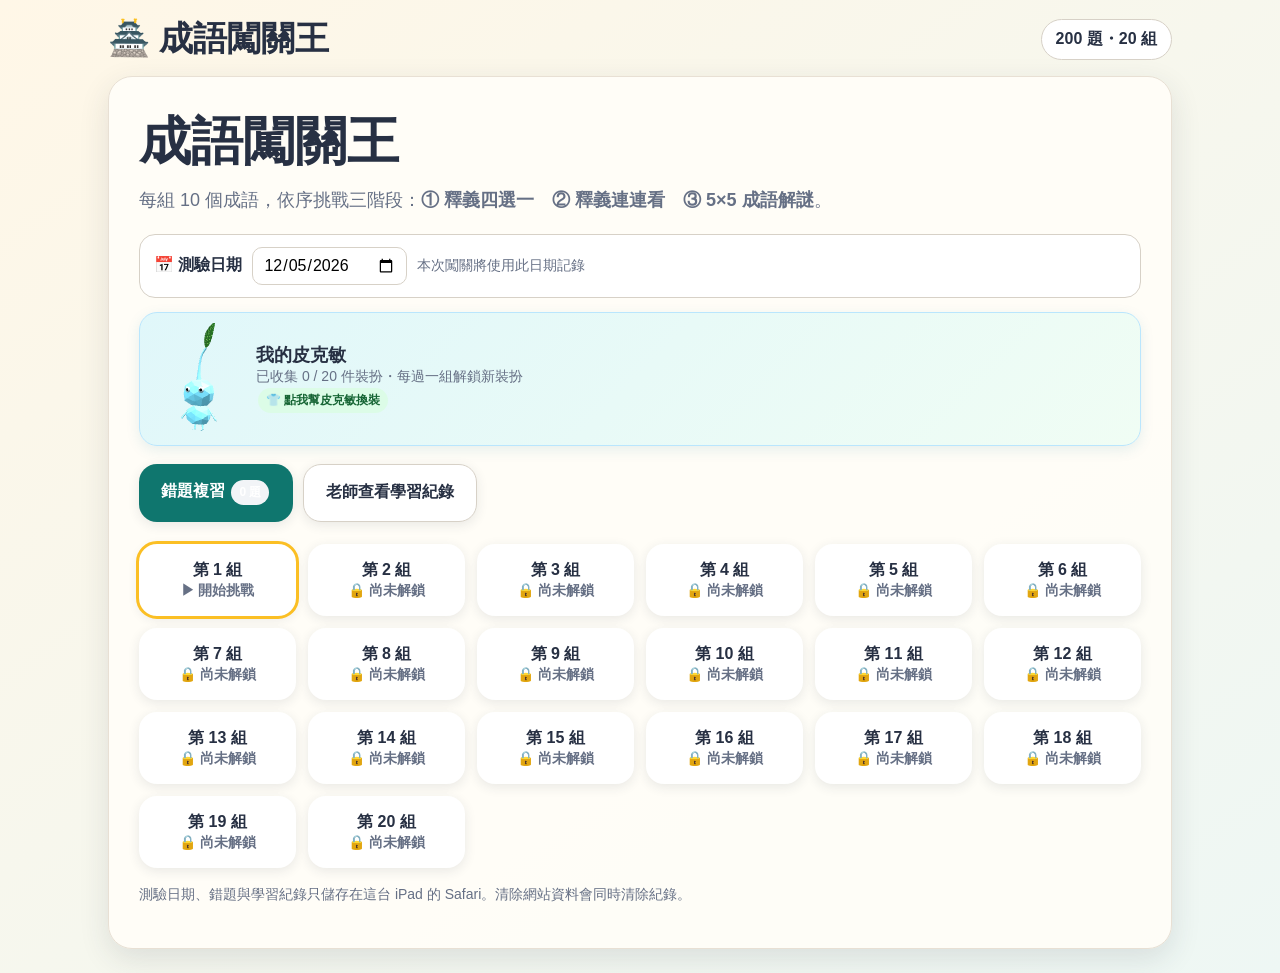
==== commit 733bc5b5: "Enlarge the 3D Pikmin torso Body is about 20% larger while the head stays the biggest part; arms, le" ====
--- a/idiom-quiz.html
+++ b/idiom-quiz.html
@@ -127,11 +127,11 @@
 const add=(parent,geo,m,pos=[0,0,0],rot=[0,0,0],sc=[1,1,1])=>{const me=new T.Mesh(geo,m);me.position.set(...pos);me.rotation.set(...rot);me.scale.set(...sc);parent.add(me);return me};
 const limb=(parent,a,b,r,m)=>{const A=new T.Vector3(...a),B=new T.Vector3(...b),d=B.clone().sub(A),me=new T.Mesh(new T.CylinderGeometry(r,r,d.length(),10),m);me.position.copy(A).add(B).multiplyScalar(.5);me.quaternion.setFromUnitVectors(new T.Vector3(0,1,0),d.normalize());parent.add(me);return me};
 const ice=new T.MeshPhysicalMaterial({color:0x84d2e2,flatShading:true,roughness:.3,metalness:0,clearcoat:.5,clearcoatRoughness:.35,envMapIntensity:.45,emissive:0x1d6571,emissiveIntensity:.12}),iceSoft=new T.MeshPhysicalMaterial({color:0x98dce8,roughness:.18,clearcoat:.6,clearcoatRoughness:.1,envMapIntensity:.4,emissive:0x1d6571,emissiveIntensity:.1}),white=mat(0xffffff,{roughness:.25}),black=mat(0x0c0c0c,{roughness:.15}),gold=mat(0xffc93c,{metalness:.55,roughness:.28,envMapIntensity:1.1}),dbl={side:T.DoubleSide};
-const HR=[.33,1.82,.64],HL=[-.33,1.82,.64],hand=[.74,.36,.1],EG=[];
-const bodyGeo=pkCrystal(.45,7,1.1,1,.98,.14);add(root,bodyGeo,ice,[0,.55,0]);
+const HR=[.33,1.82,.64],HL=[-.33,1.82,.64],hand=[.84,.4,.1],EG=[];
+const bodyGeo=pkCrystal(.55,7,1.1,.92,.98,.14);add(root,bodyGeo,ice,[0,.6,0]);
 add(root,pkCrystal(.72,3,1.05,.97,1,.03,.13),ice,[0,1.62,0]);
-[1,-1].forEach(s=>{const h=[hand[0]*s,hand[1],hand[2]],sh=[.4*s,.8,0];limb(root,sh,h,.036,iceSoft);add(root,new T.SphereGeometry(.045,12,10),iceSoft,h);const d=new T.Vector3(h[0]-sh[0],h[1]-sh[1],0).normalize();[-.55,0,.55].forEach(a=>{const q=d.clone().applyAxisAngle(new T.Vector3(0,0,1),a*s);limb(root,h,[h[0]+q.x*.1,h[1]+q.y*.1,h[2]+.02],.013,iceSoft)})});
-[1,-1].forEach(s=>{const an=[.18*s,-.06,.02];limb(root,[.16*s,.2,0],an,.04,iceSoft);add(root,new T.SphereGeometry(.045,12,10),iceSoft,an);[-1,0,1].forEach(k=>limb(root,an,[an[0]+k*.06,-.11,.13],.015,iceSoft))});
+[1,-1].forEach(s=>{const h=[hand[0]*s,hand[1],hand[2]],sh=[.5*s,.84,0];limb(root,sh,h,.036,iceSoft);add(root,new T.SphereGeometry(.045,12,10),iceSoft,h);const d=new T.Vector3(h[0]-sh[0],h[1]-sh[1],0).normalize();[-.55,0,.55].forEach(a=>{const q=d.clone().applyAxisAngle(new T.Vector3(0,0,1),a*s);limb(root,h,[h[0]+q.x*.1,h[1]+q.y*.1,h[2]+.02],.013,iceSoft)})});
+[1,-1].forEach(s=>{const an=[.2*s,-.12,.02];limb(root,[.18*s,.2,0],an,.04,iceSoft);add(root,new T.SphereGeometry(.045,12,10),iceSoft,an);[-1,0,1].forEach(k=>limb(root,an,[an[0]+k*.06,-.17,.13],.015,iceSoft))});
 [HL,HR].forEach((e,i)=>{const s=i?1:-1,g=new T.Group();g.position.set(...e);g.rotation.y=s*.45;root.add(g);EG.push(g);add(g,new T.SphereGeometry(.14,24,16),white,[0,0,0],[0,0,0],[1,1,.6]);add(g,new T.SphereGeometry(.07,20,14),black,[-s*.03,-.005,.066],[0,0,0],[1,1,.4])});
 const tip=new T.Vector3(.36,3.8,0),stem=new T.CatmullRomCurve3([new T.Vector3(0,2.12,0),new T.Vector3(0,2.6,0),new T.Vector3(.05,3.1,0),new T.Vector3(.16,3.5,0),tip]),sg=new T.TubeGeometry(stem,48,1,10),sp=sg.attributes.position;
 for(let i=0;i<=48;i++){const c=stem.getPointAt(i/48),r=.042+.11*Math.pow(1-i/48,4);for(let j=0;j<=10;j++){const n=i*11+j;sp.setXYZ(n,c.x+(sp.getX(n)-c.x)*r,c.y+(sp.getY(n)-c.y)*r,c.z+(sp.getZ(n)-c.z)*r)}}sg.computeVertexNormals();add(root,sg,iceSoft);
@@ -139,13 +139,13 @@
 if(has('bud')){const pink=mat(0xf8a5c2);add(top,new T.SphereGeometry(.13,16,12),pink,[0,.17,0],[0,0,0],[1,1.6,1]);[-1,1].forEach(s=>add(top,new T.ConeGeometry(.06,.22,8),mat(0x43a047),[.07*s,.08,0],[0,0,-.6*s]))}
 else if(has('flower')){const petal=mat(0xffffff,{roughness:.6});for(let i=0;i<5;i++){let a=i/5*Math.PI*2;add(top,new T.SphereGeometry(.1,14,10),petal,[Math.cos(a)*.17,.2+Math.sin(a)*.17,0],[0,0,a],[1.8,1,.45])}add(top,new T.SphereGeometry(.09,14,10),mat(0xffc107),[0,.2,.03])}
 else{const L=1.3,bend=(x,y)=>.13*Math.sin(Math.PI*x/L)-.7*y*y,wd=x=>.3*Math.pow(Math.max(0,Math.sin(Math.PI*Math.pow(x/L,.8))),.9),s=new T.Shape();s.moveTo(0,0);s.bezierCurveTo(.2,.3,.75,.36,L,0);s.bezierCurveTo(.75,-.3,.2,-.27,0,0);const lg=new T.ExtrudeGeometry(s,{depth:.018,bevelEnabled:false,curveSegments:28}),lp=lg.attributes.position;for(let i=0;i<lp.count;i++)lp.setZ(i,lp.getZ(i)+bend(lp.getX(i),lp.getY(i)));lg.computeVertexNormals();const lf=new T.Group();lf.rotation.set(0,-.45,.95);top.add(lf);add(lf,lg,mat(0x2c761f,Object.assign({roughness:.35,envMapIntensity:.35},dbl)));const vein=mat(0x8cc35a,{roughness:.4}),on=(x,y)=>[x,y,bend(x,y)+.024];lf.add(new T.Mesh(new T.TubeGeometry(new T.CatmullRomCurve3([0,.3,.6,.9,1.2].map(x=>new T.Vector3(...on(x,0)))),20,.011,5),vein));for(let k=1;k<=5;k++){const x0=.17*k,x1=x0+.2;[1,-1].forEach(sd=>limb(lf,on(x0,0),on(x1,sd*wd(x1)*.78),.006,vein))}}
-if(has('bow')){const red=mat(0xe53935);[-1,1].forEach(s=>add(root,new T.ConeGeometry(.1,.2,12),red,[.1*s,.86,.4],[0,0,s*Math.PI/2]));add(root,new T.SphereGeometry(.05,10,8),mat(0xb71c1c),[0,.86,.41])}
-if(has('scarf')){const blue=mat(0x1e88e5,{roughness:.8});add(root,new T.TorusGeometry(.38,.09,12,32),blue,[0,.92,0],[Math.PI/2+.08,0,0]);add(root,new T.TorusGeometry(.38,.03,8,32),white,[0,1.0,0],[Math.PI/2+.08,0,0]);add(root,new T.BoxGeometry(.15,.38,.06),blue,[.17,.72,.44],[.2,0,.2])}
-if(has('medal')){const rib=mat(0x1e88e5);limb(root,[-.22,.93,.34],[0,.68,.49],.03,rib);limb(root,[.22,.93,.34],[0,.68,.49],.03,rib);add(root,new T.CylinderGeometry(.12,.12,.04,24),gold,[0,.62,.5],[Math.PI/2-.2,0,0])}
-if(has('raincoat')){add(root,bodyGeo,mat(0xfdd835,{flatShading:true,roughness:.35}),[0,.55,0],[0,0,0],[1.08,1.06,1.08]);[.78,.6,.42].forEach(y=>add(root,new T.SphereGeometry(.032,8,6),mat(0x6d4c41),[.08,y,.49]))}
-if(has('sweater')){add(root,bodyGeo,mat(0xe57373,{flatShading:true,roughness:.9}),[0,.55,0],[0,0,0],[1.07,1.06,1.07]);[.64,.44].forEach(y=>add(root,new T.TorusGeometry(.52,.022,6,40),white,[0,y,0],[Math.PI/2,0,0],[1,.88,1]))}
-if(has('cape')){add(root,new T.CylinderGeometry(.36,.66,1.0,28,1,true,Math.PI/2,Math.PI),mat(0xd32f2f,dbl),[0,.5,-.04])}
-if(has('wings')){PK.wings=[];[1,-1].forEach(s=>{const w=new T.Group();w.position.set(.22*s,.75,-.36);w.scale.setScalar(.85);root.add(w);[[0xff8a80,1],[0xffd180,.8],[0xa5d6a7,.6],[0x80d8ff,.42]].forEach(([c,k],i)=>{const sh=new T.Shape();sh.moveTo(0,0);sh.bezierCurveTo(.5*k,.9*k,1.3*k,.8*k,1.4*k,.3*k);sh.bezierCurveTo(1.3*k,-.3*k,.5*k,-.4*k,0,0);add(w,new T.ShapeGeometry(sh),mat(c,Object.assign({transparent:true,opacity:.9},dbl)),[.04*i,.02*i,.012*i],[0,0,0],[s,1,1])});PK.wings.push([w,s])})}else PK.wings=null;
+if(has('bow')){const red=mat(0xe53935);[-1,1].forEach(s=>add(root,new T.ConeGeometry(.1,.2,12),red,[.1*s,.88,.47],[0,0,s*Math.PI/2]));add(root,new T.SphereGeometry(.05,10,8),mat(0xb71c1c),[0,.88,.48])}
+if(has('scarf')){const blue=mat(0x1e88e5,{roughness:.8});add(root,new T.TorusGeometry(.45,.09,12,32),blue,[0,.95,0],[Math.PI/2+.08,0,0]);add(root,new T.TorusGeometry(.45,.03,8,32),white,[0,1.03,0],[Math.PI/2+.08,0,0]);add(root,new T.BoxGeometry(.15,.4,.06),blue,[.2,.74,.52],[.2,0,.2])}
+if(has('medal')){const rib=mat(0x1e88e5);limb(root,[-.24,.98,.42],[0,.7,.57],.03,rib);limb(root,[.24,.98,.42],[0,.7,.57],.03,rib);add(root,new T.CylinderGeometry(.13,.13,.04,24),gold,[0,.63,.58],[Math.PI/2-.2,0,0])}
+if(has('raincoat')){add(root,bodyGeo,mat(0xfdd835,{flatShading:true,roughness:.35}),[0,.6,0],[0,0,0],[1.08,1.06,1.08]);[.82,.63,.44].forEach(y=>add(root,new T.SphereGeometry(.035,8,6),mat(0x6d4c41),[.08,y,.59]))}
+if(has('sweater')){add(root,bodyGeo,mat(0xe57373,{flatShading:true,roughness:.9}),[0,.6,0],[0,0,0],[1.07,1.06,1.07]);[.7,.48].forEach(y=>add(root,new T.TorusGeometry(.6,.024,6,40),white,[0,y,0],[Math.PI/2,0,0],[1,.88,1]))}
+if(has('cape')){add(root,new T.CylinderGeometry(.42,.78,1.05,28,1,true,Math.PI/2,Math.PI),mat(0xd32f2f,dbl),[0,.55,-.05])}
+if(has('wings')){PK.wings=[];[1,-1].forEach(s=>{const w=new T.Group();w.position.set(.26*s,.78,-.44);w.scale.setScalar(.85);root.add(w);[[0xff8a80,1],[0xffd180,.8],[0xa5d6a7,.6],[0x80d8ff,.42]].forEach(([c,k],i)=>{const sh=new T.Shape();sh.moveTo(0,0);sh.bezierCurveTo(.5*k,.9*k,1.3*k,.8*k,1.4*k,.3*k);sh.bezierCurveTo(1.3*k,-.3*k,.5*k,-.4*k,0,0);add(w,new T.ShapeGeometry(sh),mat(c,Object.assign({transparent:true,opacity:.9},dbl)),[.04*i,.02*i,.012*i],[0,0,0],[s,1,1])});PK.wings.push([w,s])})}else PK.wings=null;
 if(has('glasses')){const fr=mat(0x4e342e);EG.forEach(g=>add(g,new T.TorusGeometry(.18,.024,8,28),fr,[0,0,.1]));limb(root,[-.23,1.83,.82],[.23,1.83,.82],.018,fr)}
 if(has('sunglasses')){const sg=mat(0x1a1a1a,{roughness:.1,metalness:.4});EG.forEach(g=>add(g,new T.BoxGeometry(.38,.25,.04),sg,[0,0,.11]));limb(root,[-.2,1.85,.81],[.2,1.85,.81],.02,sg)}
 if(has('blush')){const pk=mat(0xff6f8e,{transparent:true,opacity:.55});[-1,1].forEach(s=>add(root,new T.SphereGeometry(.08,12,8),pk,[.44*s,1.62,.58],[0,.6*s,0],[1.3,.7,.4]));add(root,new T.TorusGeometry(.07,.014,6,16,Math.PI),mat(0x37474f),[0,1.6,.73],[0,0,Math.PI])}
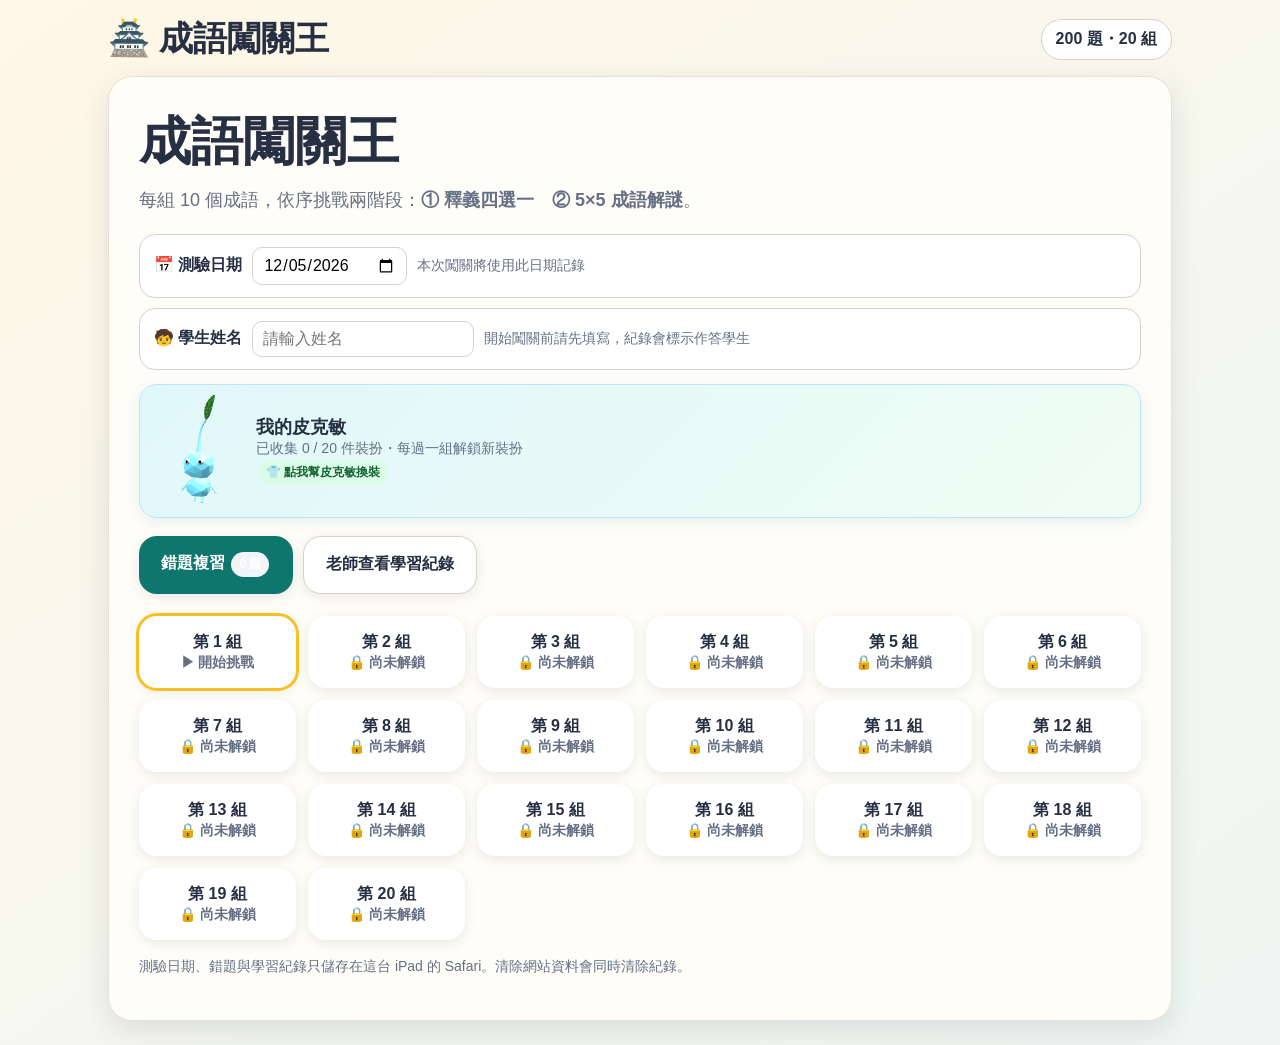
==== commit 91c4049d: "Idiom quiz: remove answer leaks, add student name, drop matching stage - Rewrite 91 definitions so n" ====
--- a/idiom-quiz.html
+++ b/idiom-quiz.html
@@ -32,45 +32,43 @@
 </style></head><body><div class="app"><header><div class="brand">🏯 成語闖關王</div><div id="headerInfo" class="pill">200 題</div></header><main id="main"></main></div><div id="modal" class="modal hidden"><div class="card" id="modalCard"></div></div>
 <script src="assets/three.min.js"></script>
 <script>
-const BANK=[{"no": 1, "group": "第 1 組", "idiom": "口若懸河", "definition": "形容人說起話來像瀑布一樣滔滔不絕，比喻人能言善辯。與「笨口拙舌、張口結舌、期期艾艾」相反。"}, {"no": 2, "group": "第 1 組", "idiom": "探囊取物", "definition": "伸手到袋子裡拿取東西。比喻事情極容易辦到。也作「囊中取物」。"}, {"no": 3, "group": "第 1 組", "idiom": "守株待兔", "definition": "沿用過去的方法，守在樹旁，等待撞樹而死的兔子，最後終一無所得。比喻拘泥守成。後亦用「守株待兔」比喻妄想不勞而獲或等著目標自己送上門來。"}, {"no": 4, "group": "第 1 組", "idiom": "明察秋毫", "definition": "目光敏銳，可看見秋天鳥獸新長的毫毛。後用「明察秋毫」比喻洞察一切，能看到極細微的地方。（秋毫：鳥獸在秋天新長的細毛。後用以比喻細微的事物。)"}, {"no": 5, "group": "第 1 組", "idiom": "投桃報李", "definition": "比喻朋友之間友情深重，禮尚往來。"}, {"no": 6, "group": "第 1 組", "idiom": "防微杜漸", "definition": "微，隱微。杜，堵塞、阻絕。漸，逐漸擴大。在錯誤或壞事萌芽的時候及時制止，杜絕它發展。意指謹慎地防止事物的惡化。"}, {"no": 7, "group": "第 1 組", "idiom": "宜室宜家", "definition": "指女子有婦德，能使家庭和樂，夫婦和諧。"}, {"no": 8, "group": "第 1 組", "idiom": "謙沖自牧", "definition": "指人謙虛不自滿。（牧，養）"}, {"no": 9, "group": "第 1 組", "idiom": "一言九鼎", "definition": "形容說話具有決定性的作用。（鼎，古代國家的寶器）"}, {"no": 10, "group": "第 1 組", "idiom": "鴻鵠之志", "definition": "鴻鵠，天鵝，善高飛；形容遠大的志向，與「燕雀之志」相反。"}, {"no": 11, "group": "第 2 組", "idiom": "疾風勁草", "definition": "喻遭遇危難，才知其節操的堅貞。"}, {"no": 12, "group": "第 2 組", "idiom": "矯揉造作", "definition": "刻意的人工施為與雕琢。後亦用「矯揉造作」形容裝腔作勢、刻意做作的態度。義近「裝腔作勢」、「裝模作樣」。"}, {"no": 13, "group": "第 2 組", "idiom": "孜孜不倦", "definition": "指勤勉而不知疲倦。也作「孳ㄗ孳不倦」。(孜孜，勤勉不懈。)"}, {"no": 14, "group": "第 2 組", "idiom": "伯樂相馬", "definition": "比喻善於發現、選拔人才。（伯樂，本名孫陽，春秋秦穆公時人，以善於觀察馬著稱）"}, {"no": 15, "group": "第 2 組", "idiom": "沉魚落雁", "definition": "形容女子容貌美麗出眾。（「閉月羞花」、「國色天香」、「傾國傾城」皆可形容美人）"}, {"no": 16, "group": "第 2 組", "idiom": "吳下阿蒙", "definition": "用以譏諷人沒有才學。（阿蒙，三國時吳國大將呂蒙）"}, {"no": 17, "group": "第 2 組", "idiom": "高瞻遠矚", "definition": "形容人眼光遠大。（瞻，遠望；矚，注視）"}, {"no": 18, "group": "第 2 組", "idiom": "光風霽月", "definition": "用雨過天晴時的清風明月，比喻人坦蕩高尚的胸懷品格。（光風，雨後初晴時的和風；霽，指雨雪初晴）"}, {"no": 19, "group": "第 2 組", "idiom": "口碑載道", "definition": "眾人稱頌的話語，就像刻在記功碑上一樣，到處流傳。比喻廣受好評。同「有口皆碑」"}, {"no": 20, "group": "第 2 組", "idiom": "江郎才盡", "definition": "南朝文學家江淹，少有文名，晚年文思漸衰。比喻才情文思的減退。"}, {"no": 21, "group": "第 3 組", "idiom": "行雲流水", "definition": "比喻文章非常自然，毫不呆板。"}, {"no": 22, "group": "第 3 組", "idiom": "行不由徑", "definition": "走路不走小路。比喻人行事光明正大，心胸坦蕩磊落。"}, {"no": 23, "group": "第 3 組", "idiom": "文過飾非", "definition": "文：掩飾。飾：遮掩、偽裝。掩飾過失、錯誤。"}, {"no": 24, "group": "第 3 組", "idiom": "童叟無欺", "definition": "童意為「小孩」、叟意為「老人」，對待小孩和老人的態度一樣，不會欺瞞。比喻商店買賣誠實有信用。"}, {"no": 25, "group": "第 3 組", "idiom": "千里鵝毛", "definition": "喻禮物雖輕但情意甚重。（鵝毛，指物品微薄）"}, {"no": 26, "group": "第 3 組", "idiom": "鍥而不捨", "definition": "比喻做事持之以恆，堅持不懈。（鍥，雕刻；捨，停止）"}, {"no": 27, "group": "第 3 組", "idiom": "一暴十寒", "definition": "在陽光下曝晒一天，又接連冷凍十天。比喻人做事缺乏恆心，時常中斷(暴，同「曝」，曝晒)。"}, {"no": 28, "group": "第 3 組", "idiom": "滴水穿石", "definition": "滴水久了可使石穿。比喻持之以恆，事必有成。後亦用「水滴石穿」比喻小問題日積月累也會成為大問題。義近「有志竟成」，與「半途而廢」義反。"}, {"no": 29, "group": "第 3 組", "idiom": "寸草春暉", "definition": "比喻父母養育恩情的深重，兒女竭盡心力亦難以回報。（寸草，一寸長的小草，指兒女；春暉，春天溫暖的陽光，指父母對兒女細心的呵護與教養）"}, {"no": 30, "group": "第 3 組", "idiom": "金蘭之交", "definition": "形容朋友交情的契合。（金，用以比喻其堅；蘭，比喻其香。）與「莫逆之交」、「金石之交」義近。"}, {"no": 31, "group": "第 4 組", "idiom": "鏡花水月", "definition": "鏡中的影像，水裡的月亮。比喻虛幻不實在。同「鏡像水月」。"}, {"no": 32, "group": "第 4 組", "idiom": "讓棗推梨", "definition": "南朝梁 王泰讓棗，後漢 孔融推梨。用以稱讚兄弟之間友愛。與「兄友弟恭」義近。"}, {"no": 33, "group": "第 4 組", "idiom": "駑馬十駕", "definition": "駑，劣馬；駕，指馬車一天的行程為一駕。句謂良馬一天能跑千里之遙；劣馬雖慢，只要堅持不懈，也能跑很遠的路程。比喻平庸的人只要勤奮做事，也能有所成就。同「跬ㄎㄨㄟˇ步千里」、「勤能補拙」。"}, {"no": 34, "group": "第 4 組", "idiom": "汲汲營營", "definition": "汲汲，勤求不息；營營，追逐求取。形容人急切地奔馳追逐，以求取功名利祿。"}, {"no": 35, "group": "第 4 組", "idiom": "一片冰心", "definition": "又作「冰心玉壺」。冰心，心如冰般純潔清明。比喻人不慕名利，心境高潔。"}, {"no": 36, "group": "第 4 組", "idiom": "蕙質蘭心", "definition": "又作「蘭質蕙心」。蘭、蕙，皆香草；心靈如蕙，品質如蘭。比喻女子心性聰慧高雅。"}, {"no": 37, "group": "第 4 組", "idiom": "焚琴煮鶴", "definition": "把琴當柴燒，烹煮鶴來吃。比喻極殺風景的事。"}, {"no": 38, "group": "第 4 組", "idiom": "班門弄斧", "definition": "班，魯班，古代春秋魯國巧匠；弄，耍弄。「班門弄斧」指在巧匠魯班門前耍弄大斧。比喻在行家面前賣弄本事，不自量力。與「量力而行、深藏不露」相反。"}, {"no": 39, "group": "第 4 組", "idiom": "不世之材", "definition": "不世，世上少有的，非常的。形容當世少有，極出色的人材；是推崇讚譽之詞。同「蓋世之才」（註：蓋世，超過、高出當代之上）。"}, {"no": 40, "group": "第 4 組", "idiom": "劍及履及", "definition": "履，鞋子，做腳步解。及，到達。比喻奮起速行，指辦事效率極高。"}, {"no": 41, "group": "第 5 組", "idiom": "運籌帷幄", "definition": "運籌，籌謀策劃；帷幄，古時軍中帳幕。泛指善於策劃或指揮，也用以比喻居幕後策劃。"}, {"no": 42, "group": "第 5 組", "idiom": "一字千金", "definition": "一個字價值千兩黃金；形容文字價值很高。"}, {"no": 43, "group": "第 5 組", "idiom": "伯仲之間", "definition": "比喻彼此的能力不相上下。（古代兄弟排行：伯仲叔季。以伯仲比喻差距小。）與「一時瑜亮」、「不分軒輊」、「工力悉敵」、「並駕齊驅」意思相當。"}, {"no": 44, "group": "第 5 組", "idiom": "披星戴月", "definition": "形容早出晚歸地辛勤工作。"}, {"no": 45, "group": "第 5 組", "idiom": "臨深履薄", "definition": "形容謹慎小心。（詩經：「戰戰兢兢，如臨深淵，如履薄冰」）"}, {"no": 46, "group": "第 5 組", "idiom": "眾口鑠金", "definition": "形容輿論力量極大，可以顛倒黑白，混淆是非。（註：鑠，熔化；金，泛指金屬）"}, {"no": 47, "group": "第 5 組", "idiom": "好整以暇", "definition": "形容人喜愛嚴整而又能從容不迫（註：整，使齊一、有秩序；以，而）；今多用在紛亂、繁忙中顯得從容不迫的樣子。"}, {"no": 48, "group": "第 5 組", "idiom": "不亢不卑", "definition": "不高傲也不自卑。（亢：高。）"}, {"no": 49, "group": "第 5 組", "idiom": "曲突徙薪", "definition": "突，煙囪；彎曲煙囪，移開木材。比喻在禍患未發生前，先採取防範措施，則災禍不會發生。同「防患未然」、「未雨綢繆」。"}, {"no": 50, "group": "第 5 組", "idiom": "發憤忘食", "definition": "專心學習或工作以致忘記吃飯，形容十分勤奮。"}, {"no": 51, "group": "第 6 組", "idiom": "臨渴掘井", "definition": "不早作準備，事到臨頭才想辦法。"}, {"no": 52, "group": "第 6 組", "idiom": "按部就班", "definition": "部，類別；班，次序。原指寫文章時選取適當義理，加以編排順序。後指做事按照部署ㄕㄨˋ，依次進行。也可指依照老規矩辦事。"}, {"no": 53, "group": "第 6 組", "idiom": "指鹿為馬", "definition": "明明是鹿卻說是馬。比喻公然歪曲事實。"}, {"no": 54, "group": "第 6 組", "idiom": "臨淵羨魚", "definition": "比喻只作空想，難收實效。（羨，希望得到。）"}, {"no": 55, "group": "第 6 組", "idiom": "美輪美奐", "definition": "輪：高大的樣子。奐：文彩鮮明的樣子。形容房屋規模高大、裝飾華美。"}, {"no": 56, "group": "第 6 組", "idiom": "庖丁解牛", "definition": "梁惠王時有位廚師庖丁善宰牛，且技巧極為熟練。典出《莊子˙養生主》。後比喻對事物瞭解透澈，做事能得心應手，運用自如。與「游刃有餘」、「遊刃有餘」義近。"}, {"no": 57, "group": "第 6 組", "idiom": "見賢思齊", "definition": "看到賢能的人，便想效法他。《論語.里仁》：「見賢思齊焉，見不賢而內自省也。」《晉.常璩.華陽國志.卷四.南中志》：「知足下追踵古人，見賢思齊。」亦作「見德思齊」。"}, {"no": 58, "group": "第 6 組", "idiom": "譁眾取寵", "definition": "指用浮誇的言行以取悅大眾。"}, {"no": 59, "group": "第 6 組", "idiom": "張冠李戴", "definition": "弄錯了對象或弄錯了事實。"}, {"no": 60, "group": "第 6 組", "idiom": "削足適履", "definition": "削短腳趾來配合鞋子的大小。形容勉強求合，生搬硬套，而不顧及實際狀況。"}, {"no": 61, "group": "第 7 組", "idiom": "前倨後恭", "definition": "倨，傲慢；先前態度傲慢，後又轉為恭敬。用以譏笑勢利的人前後態度不一。"}, {"no": 62, "group": "第 7 組", "idiom": "暴殄天物", "definition": "暴，損害、糟蹋；殄，滅絕；天物，指鳥獸草木等自然界生物。殘殺滅絕自然界的生物；後泛指對物品不知愛惜，任意糟蹋。"}, {"no": 63, "group": "第 7 組", "idiom": "沽名釣譽", "definition": "指人矯情造作，用手段獵取名聲或讚譽。沽，買；釣，用餌引魚上鉤。"}, {"no": 64, "group": "第 7 組", "idiom": "提綱挈領", "definition": "綱，魚網上的總繩；挈，提起。全句是說「提起魚網的總繩，提起衣服的領子。」比喻抓住事理的重點。"}, {"no": 65, "group": "第 7 組", "idiom": "緣木求魚", "definition": "緣，動詞，順著東西往上爬。比喻方法、方向錯誤，根本不可能達到目的，徒勞無功而已。"}, {"no": 66, "group": "第 7 組", "idiom": "南橘北枳", "definition": "比喻生長環境的好壞影響本質的優劣。（枳，似橘而小，果實味道不同；橘生長在淮南就叫做橘子，生長在淮北就是枳。）相關語詞：「逾淮為枳」、「橘化為枳」。"}, {"no": 67, "group": "第 7 組", "idiom": "櫛風沐雨", "definition": "櫛，梳理頭髮；沐，洗頭；以風梳髮，以雨洗頭；形容不避風雨，奔波勞頓。"}, {"no": 68, "group": "第 7 組", "idiom": "甘之如飴", "definition": "比喻樂於承擔艱苦的事情。（飴，糖）"}, {"no": 69, "group": "第 7 組", "idiom": "固若金湯", "definition": "比喻防守嚴密，無懈可擊。義近「金城湯池」。"}, {"no": 70, "group": "第 7 組", "idiom": "甚囂塵上", "definition": "喧譁嘈雜，塵沙飛揚，原指軍隊作戰前的準備情況。後用「甚囂塵上」形容傳聞四起，議論紛紛；或指極為猖狂、囂張。"}, {"no": 71, "group": "第 8 組", "idiom": "臥薪嘗膽", "definition": "越王句踐躺臥在柴薪上，不時舔嘗苦膽，以警惕自己不忘所受的屈辱。比喻刻苦自勵，發奮圖強。與「醉生夢死」、「苟且偷生」義反。"}, {"no": 72, "group": "第 8 組", "idiom": "水到渠成", "definition": "水流到的地方，自然會形成溝渠。比喻事情條件齊全，自然成功，不必強求。「瓜熟蒂落」同義。"}, {"no": 73, "group": "第 8 組", "idiom": "倒行逆施", "definition": "比喻不按照情理行事。後用「倒行逆施」比喻胡作非為的罪惡行徑。"}, {"no": 74, "group": "第 8 組", "idiom": "不忮不求", "definition": "忮，嫉妒。指不嫉妒，不貪得。後來多用來形容淡泊無求，不做非分之事的處世態度。"}, {"no": 75, "group": "第 8 組", "idiom": "一鼓作氣", "definition": "意指作戰時擊第一通鼓，戰士們最能鼓足勇氣。後比喻做事時要趁著剛開始時的勇氣去做才容易成功。與「打鐵趁熱、一氣呵成」相似。"}, {"no": 76, "group": "第 8 組", "idiom": "字字珠璣", "definition": "珠璣，比喻優美的文章或詞句。形容句子或文章中遣詞用字非常優美。"}, {"no": 77, "group": "第 8 組", "idiom": "披肝瀝膽", "definition": "把肝膽都拿出來。比喻做人極為真誠坦白。（瀝，作「披露」、「表陳」解）"}, {"no": 78, "group": "第 8 組", "idiom": "明哲保身", "definition": "形容人能迴避禍患，保全己身。（明，明於理；哲，察於事）"}, {"no": 79, "group": "第 8 組", "idiom": "洞燭先機", "definition": "表示能清楚地預見事情先兆。（洞，副詞，透徹地；燭，動詞，照見）意同「洞燭幽微」。"}, {"no": 80, "group": "第 8 組", "idiom": "趨之若鶩", "definition": "趨附於他的人像成群的野鴨一樣，比喻眾人爭相追逐某項事物。多用於貶義。（鶩，野鴨）"}, {"no": 81, "group": "第 9 組", "idiom": "蜚短流長", "definition": "蜚，通「飛」。指無中生有，造謠生事。"}, {"no": 82, "group": "第 9 組", "idiom": "斬釘截鐵", "definition": "形容說話辦事堅決果斷，毫不猶豫。"}, {"no": 83, "group": "第 9 組", "idiom": "自怨自艾", "definition": "艾，割草，比喻改正；原指悔恨自己的錯誤，自己改正。現在多指自責悔嘆。"}, {"no": 84, "group": "第 9 組", "idiom": "大快朵頤", "definition": "朵，動。頤，下巴。朵頤，指動著腮頰欲食的樣子。指飽食愉快的樣子。與「大飽口福」相似。"}, {"no": 85, "group": "第 9 組", "idiom": "生意盎然", "definition": "形容充滿生命氣息，生命力旺盛。"}, {"no": 86, "group": "第 9 組", "idiom": "魚雁往返", "definition": "魚雁皆指書信。用來比喻書信往來。"}, {"no": 87, "group": "第 9 組", "idiom": "頤指氣使", "definition": "頤，下巴；頤指，不說話而用臉部表情示意；氣使，用神情去指揮別人。形容對別人態度傲慢。"}, {"no": 88, "group": "第 9 組", "idiom": "奇貨可居", "definition": "珍異的貨品，可以收藏聚集起來，等候高價出售。後用來比喻依靠某種專長或有利用價值的東西作為資本，來謀取利益。（居：存積、儲存）。"}, {"no": 89, "group": "第 9 組", "idiom": "言簡意賅", "definition": "賅，完備；形容說話或寫文章簡明扼要，但意義卻能包括無遺。與「言近旨遠」、「言淺意深」義近。"}, {"no": 90, "group": "第 9 組", "idiom": "立竿見影", "definition": "比喻功效迅速。"}, {"no": 91, "group": "第 10 組", "idiom": "罄竹難書", "definition": "罄，盡；竹，古代寫書的竹簡；形容罪惡極多，無法細數。"}, {"no": 92, "group": "第 10 組", "idiom": "杞人憂天", "definition": "古時杞國有個人，成天擔心天會塌下來，因而寢食難安。後來用以比喻無謂的憂慮。與「杞天之憂、庸人自擾」相似。"}, {"no": 93, "group": "第 10 組", "idiom": "馬齒徒長", "definition": "馬齒隨著年歲而增多，比喻年齡。徒長用以謙稱自己只是年齡增多，但學問沒有長進，事業無成。"}, {"no": 94, "group": "第 10 組", "idiom": "麻中蓬直", "definition": "飛蓬草生長在麻中，不用扶持也能直立生長。形容好的環境可以對人產生積極的影響。近似「近朱者赤」、「潛移默化」。"}, {"no": 95, "group": "第 10 組", "idiom": "牛角掛書", "definition": "掛書於牛角，且行且讀。形容勤苦向學。"}, {"no": 96, "group": "第 10 組", "idiom": "濫竽充數", "definition": "竽，竹製的簧管樂器；比喻沒有真才實學的人，混在行家裡面充數。"}, {"no": 97, "group": "第 10 組", "idiom": "從善如流", "definition": "表示樂於接受別人正確的意見。與「從善如登」相反。"}, {"no": 98, "group": "第 10 組", "idiom": "囫圇吞棗", "definition": "囫圇，完整的；比喻理解事物或學習時，不細加領悟，只是籠統含糊地接受。"}, {"no": 99, "group": "第 10 組", "idiom": "面面相覷", "definition": "你看我，我看你，相視無言。後用來形容驚懼、詫異而不知所措的樣子。(覷：看。)"}, {"no": 100, "group": "第 10 組", "idiom": "耳濡目染", "definition": "濡，沾染；耳朵常聽，眼睛常看。指無形中受到影響而被同化。"}, {"no": 101, "group": "第 11 組", "idiom": "一傅眾咻", "definition": "傅，教；咻，喧鬧；一個人教，許多人在旁喧鬧擾亂。喻學習環境的重要。"}, {"no": 102, "group": "第 11 組", "idiom": "笑容可掬", "definition": "掬，用兩手捧取。形容笑容滿面的樣子。與「喜形於色、笑逐顏開」相似。"}, {"no": 103, "group": "第 11 組", "idiom": "如雷貫耳", "definition": "好像雷聲傳入耳朵那樣響亮。比喻人名氣很大，眾所共聞。"}, {"no": 104, "group": "第 11 組", "idiom": "望洋興嘆", "definition": "比喻因能力不足而自嘆不如或感到無可奈何。與「無可奈何」義近。"}, {"no": 105, "group": "第 11 組", "idiom": "望其項背", "definition": "項，頸的後部；形容趕得上。「難以望其項背」則形容遠遠落後，比不上別人。"}, {"no": 106, "group": "第 11 組", "idiom": "唾手可得", "definition": "往手上吐唾沫，比喻極容易取得。"}, {"no": 107, "group": "第 11 組", "idiom": "胼手胝足", "definition": "胼、胝，厚繭。手掌腳底因勞動過度，皮膚久受摩擦而產生厚繭。形容極為辛勞。"}, {"no": 108, "group": "第 11 組", "idiom": "倩人捉刀", "definition": "倩，請；捉刀，意指拿筆代寫文章，因為古代以刀削竹簡，而把文字刻在竹簡上。比喻請人代作文章。"}, {"no": 109, "group": "第 11 組", "idiom": "含英咀華", "definition": "品味文章的要旨，咀嚼辭藻的華美。形容文章辭藻華美，值得品味涵詠。亦可用於祝賀人作文比賽獲勝的賀辭。(英、華：指文章、事物精要的部分。)"}, {"no": 110, "group": "第 11 組", "idiom": "暮鼓晨鐘", "definition": "佛寺中敲鐘擊鼓以報時。原表示日子一天一天過去了，今用以比喻使人覺悟的言論；亦作「晨鐘暮鼓」。意近「當頭棒喝ㄏㄜˋ」。"}, {"no": 111, "group": "第 12 組", "idiom": "大放厥詞", "definition": "指發表誇張的言詞。"}, {"no": 112, "group": "第 12 組", "idiom": "邯鄲學步", "definition": "比喻學他人不成，反而失去本來的面目。（典故：壽陵少年學邯鄲人走路，他不但沒有學成，反而連自己原來的步法也忘了，結果只好爬著回去）"}, {"no": 113, "group": "第 12 組", "idiom": "迴腸盪氣", "definition": "形容文章或音樂感人至深，又作「盪氣迴腸」。"}, {"no": 114, "group": "第 12 組", "idiom": "音容宛在", "definition": "人的聲音與容貌彷若在眼前，多用於對死者的弔唁（ㄧㄢˋ）之詞。"}, {"no": 115, "group": "第 12 組", "idiom": "名落孫山", "definition": "指考試或選拔未被錄取。"}, {"no": 116, "group": "第 12 組", "idiom": "老嫗能解", "definition": "嫗，老婦人；形容詩文的淺顯易懂。"}, {"no": 117, "group": "第 12 組", "idiom": "晨昏定省", "definition": "子女侍奉父母的日常儀節。"}, {"no": 118, "group": "第 12 組", "idiom": "撲朔迷離", "definition": "撲朔，雄兔腳毛蓬鬆。迷離，雌兔眼睛瞇縫。撲朔迷離指兔子奔跑時很難辨別雌雄。形容事物錯綜複雜，難以驟然明瞭真相，或用於形容景色迷濛。"}, {"no": 119, "group": "第 12 組", "idiom": "拾人牙慧", "definition": "抄襲別人的語言文字。"}, {"no": 120, "group": "第 12 組", "idiom": "孤掌難鳴", "definition": "一個巴掌難以拍出聲響。比喻人孤立無助，不能成事。與「眾志成城」義反。"}, {"no": 121, "group": "第 13 組", "idiom": "春風化雨", "definition": "老師的教導，如和暖的春風吹拂，如及時的雨水潤化萬物。比喻完善的教化，使人潛移默化。"}, {"no": 122, "group": "第 13 組", "idiom": "不落窠臼", "definition": "比喻不落俗套，有獨創風格。"}, {"no": 123, "group": "第 13 組", "idiom": "拋磚引玉", "definition": "比喻先以自己粗陋的見解或行動來引發別人美好的言論或行為。謙稱自己率先做事。"}, {"no": 124, "group": "第 13 組", "idiom": "渾渾噩噩", "definition": "渾渾，渾厚的樣子；噩噩，嚴正的樣子；句謂人渾樸天真，嚴肅敦厚。今用以形容人糊里糊塗，或對事物無所用心的樣子。"}, {"no": 125, "group": "第 13 組", "idiom": "迎刃而解", "definition": "迎著刀刃的竹子，會順著刀勢裂開。形容相連的事物很容易分解，亦用來比喻事情很容易處理。"}, {"no": 126, "group": "第 13 組", "idiom": "鳳毛麟角", "definition": "鳳凰的羽毛、麒麟的角。比喻稀罕珍貴的人、物。與「吉光片羽」、「屈指可數」、「寥若晨星」義近。"}, {"no": 127, "group": "第 13 組", "idiom": "鞭辟入裡", "definition": "鞭，鞭策；辟，透徹。鞭策剖析到最深層，指做學問自我督策，深入精微研究。後多以之形容言辭或文章說理深刻、透徹。"}, {"no": 128, "group": "第 13 組", "idiom": "擲地有聲", "definition": "形容文辭巧妙華美、說話音韻鏗ㄎㄥ鏘ㄑㄧㄤ有致。"}, {"no": 129, "group": "第 13 組", "idiom": "疊床架屋", "definition": "比喻一切措施，如說話、作文、設施制度等，重複其事，全無創建發明。「屋下架屋」、「床上施床」亦同。"}, {"no": 130, "group": "第 13 組", "idiom": "信口雌黃", "definition": "雌黃，橙黃色礦物，古代用於塗改文字。本指有如口中含著雌黃，能隨時改正不合意的語句。後用「信口雌黃」比喻不顧事實真相，隨口亂說或妄加批評。"}, {"no": 131, "group": "第 14 組", "idiom": "欲蓋彌彰", "definition": "形容想要掩飾過失，反而使過失更加明顯。"}, {"no": 132, "group": "第 14 組", "idiom": "絃歌不輟", "definition": "絃歌，本指用絃樂器伴奏而吟詠，泛指讀書、教學活動或禮樂教化。輟，停止。句謂讀書的聲音不停；比喻（1）講習、教學活動沒有間斷（2）學風很盛。"}, {"no": 133, "group": "第 14 組", "idiom": "不脛而走", "definition": "脛，小腿。「不脛而走」指沒有腿也能去。比喻事物不用推廣，也能迅速傳播。"}, {"no": 134, "group": "第 14 組", "idiom": "黔驢技窮", "definition": "比喻人拙劣的技能已經使完，而終至露出無能的本質。"}, {"no": 135, "group": "第 14 組", "idiom": "生靈塗炭", "definition": "生靈，百姓；塗，泥濘；炭，炭火。塗炭指像陷入水深火熱之中，處境痛苦。形容老百姓的處境極為艱難痛苦。"}, {"no": 136, "group": "第 14 組", "idiom": "風行草偃", "definition": "行，移動；偃，倒伏；風一吹過，草就倒伏。形容執政者以德化民，收效快速。"}, {"no": 137, "group": "第 14 組", "idiom": "沐猴而冠", "definition": "沐猴，獼猴。「沐猴而冠」指性情急躁的獼猴學人穿戴冠帽。比喻人虛有表象，卻不脫粗鄙的本質。"}, {"no": 138, "group": "第 14 組", "idiom": "摩頂放踵", "definition": "摩，磨損；放，至；踵，腳跟。句意：從頭到腳都磨破皮。形容一個人具有熱心救世的熱誠，為了眾人奔波勞苦。"}, {"no": 139, "group": "第 14 組", "idiom": "模稜兩可", "definition": "摸物稜角兩端，摸那一端都可以。比喻處理事情的態度含混，不表示明確的意見或主張。"}, {"no": 140, "group": "第 14 組", "idiom": "芒刺在背", "definition": "像是有許多細小的芒刺沾在背上，令人坐立難安。比喻因畏忌而極度不安。與「如坐針氈」義近。"}, {"no": 141, "group": "第 15 組", "idiom": "三人成虎", "definition": "比喻謠言或不實的傳聞經過多人散播，就會使人信以為真。"}, {"no": 142, "group": "第 15 組", "idiom": "指桑罵槐", "definition": "指著桑樹罵槐樹，比喻拐彎抹角的罵人。"}, {"no": 143, "group": "第 15 組", "idiom": "舐犢情深", "definition": "舐，舔ㄊㄧㄢˇ；犢，小牛；比喻父母疼愛子女的深情。"}, {"no": 144, "group": "第 15 組", "idiom": "慎終追遠", "definition": "謹慎處理父母的喪事，虔誠的追念祖先。指人不忘本，是重視孝道的用語。"}, {"no": 145, "group": "第 15 組", "idiom": "韜光養晦", "definition": "韜，隱藏；晦，昏暗。比喻把聲名或才華隱藏起來不外露。"}, {"no": 146, "group": "第 15 組", "idiom": "毛遂自薦", "definition": "毛遂，戰國趙人，為平原君食客。比喻自我推薦。"}, {"no": 147, "group": "第 15 組", "idiom": "斷章取義", "definition": "原意是取詩經的某一章來表達自己的心意。後來指：引用別人的文章或談話的片斷，而不顧及全篇內容與意思。"}, {"no": 148, "group": "第 15 組", "idiom": "戰戰兢兢", "definition": "戰戰，害怕的樣子；兢兢，小心謹慎的樣子。形容做事時戒慎惶恐的态度。與「兢兢業業」（註：業業，警惕小心的樣子 ）類似。"}, {"no": 149, "group": "第 15 組", "idiom": "望塵莫及", "definition": "及，達到；只見塵土飛揚而無法再趕上，指遠遠落於人後。"}, {"no": 150, "group": "第 15 組", "idiom": "並駕齊驅", "definition": "本指車駕並行，馬匹並排一齊奔跑。比喻彼此能力或地位，彼此相等。"}, {"no": 151, "group": "第 16 組", "idiom": "東施效顰", "definition": "效，仿效；顰，皺眉。比喻不知別人長處何在，胡亂模仿，結果適得其反。「邯鄲學步」、「畫虎類犬」義同。"}, {"no": 152, "group": "第 16 組", "idiom": "刮目相看", "definition": "又作「另眼相看」、「另眼相待」。指對方已不同往日或較別人特殊而給予與眾不同的對待。"}, {"no": 153, "group": "第 16 組", "idiom": "退避三舍", "definition": "本指作戰時，退兵九十里以表退讓，後引申為對別人忍讓，不敢相爭的意思。（三舍，古時行軍三十里為一舍，三舍為九十里）"}, {"no": 154, "group": "第 16 組", "idiom": "剛愎自用", "definition": "愎，固執己見；自用，自以為是。固執己見，專斷獨行。意同「師心自用」、「一意孤行」、「獨斷專行」。"}, {"no": 155, "group": "第 16 組", "idiom": "咎由自取", "definition": "咎，罪過；罪過、災禍是自己招來的。"}, {"no": 156, "group": "第 16 組", "idiom": "無遠弗屆", "definition": "屆，到的意思；指沒有不能到達的地方。"}, {"no": 157, "group": "第 16 組", "idiom": "千鈞一髮", "definition": "以一根頭髮懸吊千鈞重物，比喻情況非常危急。（鈞，古代重量單位，三十斤）"}, {"no": 158, "group": "第 16 組", "idiom": "破鏡重圓", "definition": "比喻「夫妻」離散後又再復合。"}, {"no": 159, "group": "第 16 組", "idiom": "破釜沉舟", "definition": "釜，鍋；比喻下定決心 ，只以一次機會就達到成功的目標，絕不留後路。"}, {"no": 160, "group": "第 16 組", "idiom": "韋編三絕", "definition": "韋，熟牛皮，古時用竹簡寫字，竹簡用牛皮帶編聯起來；三絕，指多次斷絕。用以形容讀書刻苦勤奮。"}, {"no": 161, "group": "第 17 組", "idiom": "信誓旦旦", "definition": "旦旦，誠懇的樣子，指誓言說得極為誠懇可信。"}, {"no": 162, "group": "第 17 組", "idiom": "撥雲見日", "definition": "比喻事態轉為明朗或形容境遇由壞轉好。意同「否ㄆㄧˇ極泰來」、「時來運轉」。"}, {"no": 163, "group": "第 17 組", "idiom": "中流砥柱", "definition": "中流，指黃河中游；砥柱，屹立於黃河中游之山。形容人在艱難動盪的環境中能擔當大任。"}, {"no": 164, "group": "第 17 組", "idiom": "車水馬龍", "definition": "車像流水，馬像長龍一樣往來不絕。形容車馬往來不絕的繁華熱鬧。與「川流不息」、「熙ㄒㄧ來攘ㄖㄤˇ往」、「絡ㄌㄨㄛˋ繹ㄧˋ不絕」義近。（川流不息：像河裡的水流一樣連續不斷，比喻來往行人、車馬很多。）"}, {"no": 165, "group": "第 17 組", "idiom": "維妙維肖", "definition": "維，文言語助詞；妙，美、好；肖，像、逼真。形容描寫或模仿極為逼真。"}, {"no": 166, "group": "第 17 組", "idiom": "滄海桑田", "definition": "大海變為桑田，桑田變為滄海。比喻世事變化很大。也作「滄海揚塵」、「東海揚塵」（註：海面揚塵，已經變為陸地的景象）"}, {"no": 167, "group": "第 17 組", "idiom": "滄海一粟", "definition": "粟，小米；比喻人在天地間，如大海中的一粒小米粒，極其渺小。※比較「曇花（華）一現」：曇花開放幾個小時就凋謝了，形容事物出現不久就消逝，極為短暫。"}, {"no": 168, "group": "第 17 組", "idiom": "年高德劭", "definition": "劭，美好。形容人年紀大而德行優美，受人尊敬。「德高望重」、「齒德俱尊」（註：齒，指年齡）義近。"}, {"no": 169, "group": "第 17 組", "idiom": "管鮑之交", "definition": "春秋齊國管仲和鮑叔牙相知最深。比喻交情深厚。"}, {"no": 170, "group": "第 17 組", "idiom": "既往不咎", "definition": "既，已經；咎，怪罪。形容對已經過去的錯事，不再追究責備。"}, {"no": 171, "group": "第 18 組", "idiom": "捕風捉影", "definition": "比喻所做之事或所說的話毫無根據，憑空揣測。"}, {"no": 172, "group": "第 18 組", "idiom": "相形見絀", "definition": "相形，比較；絀，不足。表示兩相比較，顯出其中一方的拙劣。也用作謙詞。"}, {"no": 173, "group": "第 18 組", "idiom": "人謀不臧", "definition": "謀，謀畫；臧，善、好；句謂人的謀畫不妥善。常用以說明事情失敗的原因，是人為所導致，與天命毫無關係。"}, {"no": 174, "group": "第 18 組", "idiom": "叱吒風雲", "definition": "叱吒，怒喝ㄏㄜˋ。一聲怒喝就能使風雲變色。形容人聲勢威力極大，能左右世局。"}, {"no": 175, "group": "第 18 組", "idiom": "物換星移", "definition": "景物變換，星辰位置移動；形容時序的變遷，人事的變化。"}, {"no": 176, "group": "第 18 組", "idiom": "二八年華", "definition": "二八，即十六歲。用以形容少女正當青春美麗的時期。"}, {"no": 177, "group": "第 18 組", "idiom": "大家風範", "definition": "大家，舊指有聲望地位的人家；風範，風度、氣派。意指有地位或有學識之人的特有氣度。《三俠五義˙第十八回》：『獻茶已畢，敘起話來，問答如流，氣度從容，真是大家風範，把個狄后樂了個不得。』」"}, {"no": 178, "group": "第 18 組", "idiom": "膾炙人口", "definition": "膾，切細的肉；炙，烤肉；二者是人人喜愛的美味。句指詩文或事物被眾人所喜愛而流傳。"}, {"no": 179, "group": "第 18 組", "idiom": "道貌岸然", "definition": "神態莊嚴，一副道學家的樣子，與「嬉皮笑臉」相反；常含有譏諷的意味，指一個人表面上故作嚴肅，事實上表裡不一。（岸然，高傲威嚴的樣子）"}, {"no": 180, "group": "第 18 組", "idiom": "夜不閉戶", "definition": "夜間睡覺不用關門，形容社會秩序良好安定，盜賊絕跡。同「路不拾遺」。"}, {"no": 181, "group": "第 19 組", "idiom": "梨園子弟", "definition": "梨園，原指唐玄宗教練歌舞藝人的地方。 後泛稱戲班為梨園；戲劇演員為「梨園子弟」或「梨園弟子」。"}, {"no": 182, "group": "第 19 組", "idiom": "匹夫之勇", "definition": "匹夫，一個人，泛指普通人；形容沒有智謀，僅憑個人蠻幹的勇敢。"}, {"no": 183, "group": "第 19 組", "idiom": "嘔心瀝血", "definition": "瀝，滴下。形容用盡心思腦力。"}, {"no": 184, "group": "第 19 組", "idiom": "草菅人命", "definition": "菅，一種野草；句謂把人命看做野草。指為政者漠視人命，任意殘害。"}, {"no": 185, "group": "第 19 組", "idiom": "同舟共濟", "definition": "濟，渡河。大家同坐一條船渡河，比喻利害一致、患難與共。與「風雨同舟」、「和衷共濟」、「同心協力」義近。"}, {"no": 186, "group": "第 19 組", "idiom": "瞠目結舌", "definition": "瞪大眼睛看而說不出話來，形容受窘或驚呆的樣子。"}, {"no": 187, "group": "第 19 組", "idiom": "燃眉之急", "definition": "像火燒眉毛般緊迫。形容事態嚴重，情況危急。義近「迫不及待」、「迫在眉睫」、「當務之急」、「急如星火」、「十萬火急」、「刻不容緩」。"}, {"no": 188, "group": "第 19 組", "idiom": "杯弓蛇影", "definition": "酒杯中映出弓的影子，像是有一條蛇。比喻因無中生有的疑慮自相驚擾不已。「草木皆兵」（註：把山上的草木都當作敵兵，形容極度驚恐時，疑神疑鬼的心理）義近。"}, {"no": 189, "group": "第 19 組", "idiom": "錙銖必較", "definition": "錙銖，古代重量單位；六銖為一錙，四錙為一兩；指極小的份量。用以形容對細微的事物或很少的錢財都要計較。同「斤斤計較」。"}, {"no": 190, "group": "第 19 組", "idiom": "談笑風生", "definition": "風生，風趣四溢；句謂談話時有說有笑，興致極高而風趣。"}, {"no": 191, "group": "第 20 組", "idiom": "妄自菲薄", "definition": "妄，沒根據、不實際，或做任意、輕率解。菲薄，動詞，輕視；句謂輕率地鄙視自己，形容人自輕自賤，過份地小看自己。"}, {"no": 192, "group": "第 20 組", "idiom": "古道熱腸", "definition": "古道，指古代敦厚純樸的道德風尚，不似今人薄情貪利。熱腸，熱心腸。形容待人厚道，真摯熱情；讚美有救助別人的美德。"}, {"no": 193, "group": "第 20 組", "idiom": "病入膏肓", "definition": "古代醫家指心尖脂肪為膏，心臟和隔膜之間為肓，認為膏肓之間為藥力所不能達到之處。句指病重到了無法醫治的地步；也比喻事態嚴重到無法挽回的程度。同「藥石無功」、「無可救藥」、「沈痾難起」（痾ㄜ，病）。"}, {"no": 194, "group": "第 20 組", "idiom": "野人獻曝", "definition": "野人，鄉野鄙夫，一般指農夫；曝，曬太陽。指平凡人所能貢獻的平凡事物，常用作提出建議時的自謙之詞，比喻所見雖然淺陋，而貢獻出於真心。"}, {"no": 195, "group": "第 20 組", "idiom": "鬼斧神工", "definition": "形容大自然景物之美妙，或藝術品之技藝精巧，已達神仙才能做到的境界，非人力所能及。"}, {"no": 196, "group": "第 20 組", "idiom": "循循善誘", "definition": "善於循序漸進的誘導別人。"}, {"no": 197, "group": "第 20 組", "idiom": "義憤填膺", "definition": "膺，胸膛；表示一個人為正義之不伸而激起的憤慨，充滿胸中。"}, {"no": 198, "group": "第 20 組", "idiom": "進退維谷", "definition": "形容前進後退都無路可走的困窘處境。意同「進退兩難」"}, {"no": 199, "group": "第 20 組", "idiom": "買櫝還珠", "definition": "買了裝珍珠的盒子，而把珍珠退還。後用「買櫝還珠」比喻捨本逐末，取捨失當。"}, {"no": 200, "group": "第 20 組", "idiom": "門可羅雀", "definition": "門前冷清，空曠得可張網捕雀。形容做官的人失勢後賓客稀少的景況。"}]; const DISTRACTOR=["案", "按", "岸", "暗", "部", "步", "布", "簿", "就", "舊", "救", "究", "班", "斑", "般", "板", "河", "何", "和", "合", "若", "弱", "偌", "懸", "玄", "旋", "選", "探", "嘆", "炭", "談", "囊", "狼", "郎", "朗", "取", "娶", "曲", "去", "物", "務", "悟", "誤", "守", "首", "手", "受", "株", "珠", "朱", "諸", "待", "代", "帶", "戴", "兔", "吐", "圖", "途", "明", "名", "鳴", "銘", "察", "查", "茶", "差", "秋", "丘", "邱", "球", "毫", "豪", "號", "桃", "逃", "陶", "淘", "報", "抱", "暴", "爆", "李", "理", "里", "禮", "防", "房", "訪", "仿", "微", "威", "危", "薇", "杜", "度", "渡", "肚", "漸", "建", "見", "箭", "宜", "儀", "疑", "移", "室", "事", "式", "世", "家", "加", "佳", "嘉", "謙", "千", "牽", "遷", "沖", "充", "衝", "蟲", "自", "字", "子", "紫", "牧", "木", "目", "穆", "言", "岩", "延", "研", "九", "久", "酒", "玖", "鼎", "頂", "定", "訂", "鴻", "宏", "洪", "紅", "鵠", "湖", "胡", "壺", "志", "至", "治", "智", "投", "頭", "偷", "透", "口", "扣", "叩", "寇"];
+const BANK=[{"no": 1, "group": "第 1 組", "idiom": "口若懸河", "definition": "形容人說起話來像瀑布一樣滔滔不絕，比喻人能言善辯。與「笨口拙舌、張口結舌、期期艾艾」相反。"}, {"no": 2, "group": "第 1 組", "idiom": "探囊取物", "definition": "伸手到袋子裡拿取東西。比喻事情極容易辦到。"}, {"no": 3, "group": "第 1 組", "idiom": "守株待兔", "definition": "沿用過去的方法，守在樹旁，等待撞樹而死的兔子，最後終一無所得。比喻拘泥守成。後亦比喻妄想不勞而獲或等著目標自己送上門來。"}, {"no": 4, "group": "第 1 組", "idiom": "明察秋毫", "definition": "目光敏銳，可看見秋天鳥獸新長的細毛。後比喻洞察一切，能看到極細微的地方。"}, {"no": 5, "group": "第 1 組", "idiom": "投桃報李", "definition": "比喻朋友之間友情深重，禮尚往來。"}, {"no": 6, "group": "第 1 組", "idiom": "防微杜漸", "definition": "微，隱微。杜，堵塞、阻絕。漸，逐漸擴大。在錯誤或壞事萌芽的時候及時制止，杜絕它發展。意指謹慎地防止事物的惡化。"}, {"no": 7, "group": "第 1 組", "idiom": "宜室宜家", "definition": "指女子有婦德，能使家庭和樂，夫婦和諧。"}, {"no": 8, "group": "第 1 組", "idiom": "謙沖自牧", "definition": "指人謙虛不自滿。（牧，養）"}, {"no": 9, "group": "第 1 組", "idiom": "一言九鼎", "definition": "形容說話具有決定性的作用。（鼎，古代國家的寶器）"}, {"no": 10, "group": "第 1 組", "idiom": "鴻鵠之志", "definition": "天鵝善於高飛，比喻遠大的志向。"}, {"no": 11, "group": "第 2 組", "idiom": "疾風勁草", "definition": "喻遭遇危難，才知其節操的堅貞。"}, {"no": 12, "group": "第 2 組", "idiom": "矯揉造作", "definition": "刻意的人工施為與雕琢。後亦形容裝腔作勢、刻意做作的態度。義近「裝腔作勢」、「裝模作樣」。"}, {"no": 13, "group": "第 2 組", "idiom": "孜孜不倦", "definition": "指勤勉而不知疲倦。"}, {"no": 14, "group": "第 2 組", "idiom": "伯樂相馬", "definition": "比喻善於發現、選拔人才。（典故人物本名孫陽，春秋秦穆公時人，以善於觀察馬著稱）"}, {"no": 15, "group": "第 2 組", "idiom": "沉魚落雁", "definition": "形容女子容貌美麗出眾。（「閉月羞花」、「國色天香」、「傾國傾城」皆可形容美人）"}, {"no": 16, "group": "第 2 組", "idiom": "吳下阿蒙", "definition": "用以譏諷人沒有才學。（典故人物為三國時吳國大將呂蒙）"}, {"no": 17, "group": "第 2 組", "idiom": "高瞻遠矚", "definition": "形容人眼光遠大。（瞻，遠望；矚，注視）"}, {"no": 18, "group": "第 2 組", "idiom": "光風霽月", "definition": "用雨過天晴時的清風明月，比喻人坦蕩高尚的胸懷品格。"}, {"no": 19, "group": "第 2 組", "idiom": "口碑載道", "definition": "眾人稱頌的話語，就像刻在記功碑上一樣，到處流傳。比喻廣受好評。"}, {"no": 20, "group": "第 2 組", "idiom": "江郎才盡", "definition": "南朝文學家江淹，少有文名，晚年文思漸衰。比喻才情文思的減退。"}, {"no": 21, "group": "第 3 組", "idiom": "行雲流水", "definition": "比喻文章非常自然，毫不呆板。"}, {"no": 22, "group": "第 3 組", "idiom": "行不由徑", "definition": "走路不走小路。比喻人行事光明正大，心胸坦蕩磊落。"}, {"no": 23, "group": "第 3 組", "idiom": "文過飾非", "definition": "文：掩飾。飾：遮掩、偽裝。掩飾過失、錯誤。"}, {"no": 24, "group": "第 3 組", "idiom": "童叟無欺", "definition": "童意為「小孩」、叟意為「老人」，對待小孩和老人的態度一樣，不會欺瞞。比喻商店買賣誠實有信用。"}, {"no": 25, "group": "第 3 組", "idiom": "千里鵝毛", "definition": "比喻禮物雖輕但情意甚重。"}, {"no": 26, "group": "第 3 組", "idiom": "鍥而不捨", "definition": "比喻做事持之以恆，堅持不懈。（鍥，雕刻；捨，停止）"}, {"no": 27, "group": "第 3 組", "idiom": "一暴十寒", "definition": "在陽光下曝晒一天，又接連冷凍十天。比喻人做事缺乏恆心，時常中斷(暴，同「曝」，曝晒)。"}, {"no": 28, "group": "第 3 組", "idiom": "滴水穿石", "definition": "水一滴一滴落下，久了可使石頭穿孔。比喻持之以恆，事必有成；也比喻小問題日積月累也會成為大問題。義近「有志竟成」，與「半途而廢」義反。"}, {"no": 29, "group": "第 3 組", "idiom": "寸草春暉", "definition": "比喻父母養育恩情的深重，兒女竭盡心力亦難以回報。（以小草比喻兒女，以春天溫暖的陽光比喻父母對兒女細心的呵護與教養）"}, {"no": 30, "group": "第 3 組", "idiom": "金蘭之交", "definition": "形容朋友交情的契合，像金一樣堅固，像蘭一樣芬芳。"}, {"no": 31, "group": "第 4 組", "idiom": "鏡花水月", "definition": "鏡中的影像，水裡的月亮。比喻虛幻不實在。"}, {"no": 32, "group": "第 4 組", "idiom": "讓棗推梨", "definition": "南朝梁的王泰把棗子讓給兄弟，東漢的孔融把大梨讓給哥哥。用以稱讚兄弟之間友愛。與「兄友弟恭」義近。"}, {"no": 33, "group": "第 4 組", "idiom": "駑馬十駕", "definition": "駑，劣馬；駕，指馬車一天的行程為一駕。句謂良馬一天能跑千里之遙；劣馬雖慢，只要堅持不懈，也能跑很遠的路程。比喻平庸的人只要勤奮做事，也能有所成就。同「跬ㄎㄨㄟˇ步千里」、「勤能補拙」。"}, {"no": 34, "group": "第 4 組", "idiom": "汲汲營營", "definition": "形容人急切地奔走追逐，不停地求取功名利祿。"}, {"no": 35, "group": "第 4 組", "idiom": "一片冰心", "definition": "心像冰一樣純潔清明。比喻人不慕名利，心境高潔。"}, {"no": 36, "group": "第 4 組", "idiom": "蕙質蘭心", "definition": "蘭、蕙都是香草；比喻女子心性聰慧、品格高雅，如香草般芬芳。"}, {"no": 37, "group": "第 4 組", "idiom": "焚琴煮鶴", "definition": "把琴當柴燒，把鶴烹來吃。比喻極殺風景的事。"}, {"no": 38, "group": "第 4 組", "idiom": "班門弄斧", "definition": "古代春秋魯國有位巧匠名叫魯班。在巧匠家門前耍弄大斧，比喻在行家面前賣弄本事，不自量力。與「量力而行、深藏不露」相反。"}, {"no": 39, "group": "第 4 組", "idiom": "不世之材", "definition": "形容當世少有、極出色的人材；是推崇讚譽之詞。"}, {"no": 40, "group": "第 4 組", "idiom": "劍及履及", "definition": "履，鞋子，做腳步解。及，到達。比喻奮起速行，指辦事效率極高。"}, {"no": 41, "group": "第 5 組", "idiom": "運籌帷幄", "definition": "在軍中帳幕裡籌謀策劃。泛指善於策劃或指揮，也用以比喻居幕後策劃。"}, {"no": 42, "group": "第 5 組", "idiom": "一字千金", "definition": "一個字價值千兩黃金；形容文字價值很高。"}, {"no": 43, "group": "第 5 組", "idiom": "伯仲之間", "definition": "比喻彼此的能力不相上下。（古代兄弟排行，老大與老二相差不多，比喻差距小）與「一時瑜亮」、「不分軒輊」、「工力悉敵」、「並駕齊驅」意思相當。"}, {"no": 44, "group": "第 5 組", "idiom": "披星戴月", "definition": "形容早出晚歸地辛勤工作。"}, {"no": 45, "group": "第 5 組", "idiom": "臨深履薄", "definition": "形容謹慎小心，好像走近深淵、踩在薄冰上一樣。"}, {"no": 46, "group": "第 5 組", "idiom": "眾口鑠金", "definition": "形容輿論力量極大，可以顛倒黑白，混淆是非。（註：鑠，熔化；金，泛指金屬）"}, {"no": 47, "group": "第 5 組", "idiom": "好整以暇", "definition": "形容人喜愛嚴整而又能從容不迫（註：整，使齊一、有秩序；以，而）；今多用在紛亂、繁忙中顯得從容不迫的樣子。"}, {"no": 48, "group": "第 5 組", "idiom": "不亢不卑", "definition": "不高傲也不自卑。（亢：高。）"}, {"no": 49, "group": "第 5 組", "idiom": "曲突徙薪", "definition": "突，煙囪；彎曲煙囪，移開木材。比喻在禍患未發生前，先採取防範措施，則災禍不會發生。同「防患未然」、「未雨綢繆」。"}, {"no": 50, "group": "第 5 組", "idiom": "發憤忘食", "definition": "專心學習或工作以致忘記吃飯，形容十分勤奮。"}, {"no": 51, "group": "第 6 組", "idiom": "臨渴掘井", "definition": "不早作準備，事到臨頭才想辦法。"}, {"no": 52, "group": "第 6 組", "idiom": "按部就班", "definition": "部，類別；班，次序。原指寫文章時選取適當義理，加以編排順序。後指做事按照部署ㄕㄨˋ，依次進行。也可指依照老規矩辦事。"}, {"no": 53, "group": "第 6 組", "idiom": "指鹿為馬", "definition": "明明是鹿卻說是馬。比喻公然歪曲事實。"}, {"no": 54, "group": "第 6 組", "idiom": "臨淵羨魚", "definition": "比喻只作空想，難收實效。（羨，希望得到。）"}, {"no": 55, "group": "第 6 組", "idiom": "美輪美奐", "definition": "輪：高大的樣子。奐：文彩鮮明的樣子。形容房屋規模高大、裝飾華美。"}, {"no": 56, "group": "第 6 組", "idiom": "庖丁解牛", "definition": "梁惠王時有位廚師善於宰牛，技巧極為熟練。典出《莊子˙養生主》。後比喻對事物瞭解透澈，做事能得心應手，運用自如。與「游刃有餘」義近。"}, {"no": 57, "group": "第 6 組", "idiom": "見賢思齊", "definition": "看到賢能的人，便想效法他、向他看齊。"}, {"no": 58, "group": "第 6 組", "idiom": "譁眾取寵", "definition": "指用浮誇的言行以取悅大眾。"}, {"no": 59, "group": "第 6 組", "idiom": "張冠李戴", "definition": "弄錯了對象或弄錯了事實。"}, {"no": 60, "group": "第 6 組", "idiom": "削足適履", "definition": "削短腳趾來配合鞋子的大小。形容勉強求合，生搬硬套，而不顧及實際狀況。"}, {"no": 61, "group": "第 7 組", "idiom": "前倨後恭", "definition": "倨，傲慢；先前態度傲慢，後又轉為恭敬。用以譏笑勢利的人前後態度不一。"}, {"no": 62, "group": "第 7 組", "idiom": "暴殄天物", "definition": "糟蹋、滅絕鳥獸草木等自然界的生物；後泛指對物品不知愛惜，任意糟蹋。"}, {"no": 63, "group": "第 7 組", "idiom": "沽名釣譽", "definition": "指人矯情造作，用手段獵取名聲或讚譽。沽，買；釣，用餌引魚上鉤。"}, {"no": 64, "group": "第 7 組", "idiom": "提綱挈領", "definition": "提起魚網的總繩，提起衣服的領子。比喻抓住事理的重點。"}, {"no": 65, "group": "第 7 組", "idiom": "緣木求魚", "definition": "緣，動詞，順著東西往上爬。比喻方法、方向錯誤，根本不可能達到目的，徒勞無功而已。"}, {"no": 66, "group": "第 7 組", "idiom": "南橘北枳", "definition": "橘樹生長在淮南結出橘子，移到淮北就變成又小又酸的枳。比喻生長環境的好壞影響本質的優劣。"}, {"no": 67, "group": "第 7 組", "idiom": "櫛風沐雨", "definition": "櫛，梳理頭髮；沐，洗頭；以風梳髮，以雨洗頭；形容不避風雨，奔波勞頓。"}, {"no": 68, "group": "第 7 組", "idiom": "甘之如飴", "definition": "比喻樂於承擔艱苦的事情。（飴，糖）"}, {"no": 69, "group": "第 7 組", "idiom": "固若金湯", "definition": "比喻防守嚴密，無懈可擊。"}, {"no": 70, "group": "第 7 組", "idiom": "甚囂塵上", "definition": "喧譁嘈雜，塵沙飛揚，原指軍隊作戰前的準備情況。後形容傳聞四起，議論紛紛；或指極為猖狂、囂張。"}, {"no": 71, "group": "第 8 組", "idiom": "臥薪嘗膽", "definition": "越王句踐躺臥在柴薪上，不時舔嘗苦膽，以警惕自己不忘所受的屈辱。比喻刻苦自勵，發奮圖強。與「醉生夢死」、「苟且偷生」義反。"}, {"no": 72, "group": "第 8 組", "idiom": "水到渠成", "definition": "水流到的地方，自然會形成溝渠。比喻事情條件齊全，自然成功，不必強求。「瓜熟蒂落」同義。"}, {"no": 73, "group": "第 8 組", "idiom": "倒行逆施", "definition": "比喻不按照情理行事。後比喻胡作非為的罪惡行徑。"}, {"no": 74, "group": "第 8 組", "idiom": "不忮不求", "definition": "忮，嫉妒。指不嫉妒，不貪得。後來多用來形容淡泊無求，不做非分之事的處世態度。"}, {"no": 75, "group": "第 8 組", "idiom": "一鼓作氣", "definition": "意指作戰時擊第一通鼓，戰士們最能鼓足勇氣。後比喻做事時要趁著剛開始時的勇氣去做才容易成功。與「打鐵趁熱、一氣呵成」相似。"}, {"no": 76, "group": "第 8 組", "idiom": "字字珠璣", "definition": "形容句子或文章中遣詞用字非常優美，每個字都像珍珠美玉。"}, {"no": 77, "group": "第 8 組", "idiom": "披肝瀝膽", "definition": "把肝膽都拿出來。比喻做人極為真誠坦白。（瀝，作「披露」、「表陳」解）"}, {"no": 78, "group": "第 8 組", "idiom": "明哲保身", "definition": "形容人能迴避禍患，保全己身。（明，明於理；哲，察於事）"}, {"no": 79, "group": "第 8 組", "idiom": "洞燭先機", "definition": "表示能清楚地預見事情的先兆。"}, {"no": 80, "group": "第 8 組", "idiom": "趨之若鶩", "definition": "趨附於他的人像成群的野鴨一樣，比喻眾人爭相追逐某項事物。多用於貶義。（鶩，野鴨）"}, {"no": 81, "group": "第 9 組", "idiom": "蜚短流長", "definition": "蜚，通「飛」。指無中生有，造謠生事。"}, {"no": 82, "group": "第 9 組", "idiom": "斬釘截鐵", "definition": "形容說話辦事堅決果斷，毫不猶豫。"}, {"no": 83, "group": "第 9 組", "idiom": "自怨自艾", "definition": "艾，割草，比喻改正；原指悔恨自己的錯誤，自己改正。現在多指自責悔嘆。"}, {"no": 84, "group": "第 9 組", "idiom": "大快朵頤", "definition": "指鼓動腮頰、吃得飽足愉快的樣子。與「大飽口福」相似。"}, {"no": 85, "group": "第 9 組", "idiom": "生意盎然", "definition": "形容充滿生命氣息，生命力旺盛。"}, {"no": 86, "group": "第 9 組", "idiom": "魚雁往返", "definition": "古人以魚、雁代指書信。用來比喻書信往來。"}, {"no": 87, "group": "第 9 組", "idiom": "頤指氣使", "definition": "不說話，只用臉部表情和神色去指揮別人。形容對別人態度傲慢。"}, {"no": 88, "group": "第 9 組", "idiom": "奇貨可居", "definition": "珍異的貨品，可以收藏聚集起來，等候高價出售。後用來比喻依靠某種專長或有利用價值的東西作為資本，來謀取利益。（居：存積、儲存）。"}, {"no": 89, "group": "第 9 組", "idiom": "言簡意賅", "definition": "賅，完備；形容說話或寫文章簡明扼要，但意義卻能包括無遺。與「言近旨遠」、「言淺意深」義近。"}, {"no": 90, "group": "第 9 組", "idiom": "立竿見影", "definition": "比喻功效迅速。"}, {"no": 91, "group": "第 10 組", "idiom": "罄竹難書", "definition": "罄，盡；竹，古代寫書的竹簡；形容罪惡極多，無法細數。"}, {"no": 92, "group": "第 10 組", "idiom": "杞人憂天", "definition": "古時杞國有個人，成天擔心天會塌下來，因而寢食難安。後來用以比喻無謂的憂慮。與「杞天之憂、庸人自擾」相似。"}, {"no": 93, "group": "第 10 組", "idiom": "馬齒徒長", "definition": "比喻年齡隨著年歲而增加。用以謙稱自己只是年紀增長，但學問沒有長進，事業無成。"}, {"no": 94, "group": "第 10 組", "idiom": "麻中蓬直", "definition": "飛蓬草生長在麻田中，不用扶持也能直立生長。形容好的環境可以對人產生積極的影響。近似「近朱者赤」、「潛移默化」。"}, {"no": 95, "group": "第 10 組", "idiom": "牛角掛書", "definition": "把書掛在牛的角上，一邊走一邊讀。形容勤苦向學。"}, {"no": 96, "group": "第 10 組", "idiom": "濫竽充數", "definition": "竽，竹製的簧管樂器；比喻沒有真才實學的人，混在行家裡面湊數。"}, {"no": 97, "group": "第 10 組", "idiom": "從善如流", "definition": "表示樂於接受別人正確的意見。"}, {"no": 98, "group": "第 10 組", "idiom": "囫圇吞棗", "definition": "把棗子整顆吞下去。比喻理解事物或學習時，不細加領悟，只是籠統含糊地接受。"}, {"no": 99, "group": "第 10 組", "idiom": "面面相覷", "definition": "你看我，我看你，相視無言。後用來形容驚懼、詫異而不知所措的樣子。(覷：看。)"}, {"no": 100, "group": "第 10 組", "idiom": "耳濡目染", "definition": "濡，沾染；耳朵常聽，眼睛常看。指無形中受到影響而被同化。"}, {"no": 101, "group": "第 11 組", "idiom": "一傅眾咻", "definition": "傅，教；咻，喧鬧；一個人教，許多人在旁喧鬧擾亂。喻學習環境的重要。"}, {"no": 102, "group": "第 11 組", "idiom": "笑容可掬", "definition": "掬，用兩手捧取。形容滿臉笑意的樣子。與「喜形於色、笑逐顏開」相似。"}, {"no": 103, "group": "第 11 組", "idiom": "如雷貫耳", "definition": "好像雷聲傳入耳朵那樣響亮。比喻人名氣很大，眾所共聞。"}, {"no": 104, "group": "第 11 組", "idiom": "望洋興嘆", "definition": "比喻因能力不足而自嘆不如或感到無可奈何。與「無可奈何」義近。"}, {"no": 105, "group": "第 11 組", "idiom": "望其項背", "definition": "能看見前面的人的頸部與背部，形容趕得上。前面加上「難以」，則形容遠遠落後，比不上別人。"}, {"no": 106, "group": "第 11 組", "idiom": "唾手可得", "definition": "往手上吐唾沫，比喻極容易取得。"}, {"no": 107, "group": "第 11 組", "idiom": "胼手胝足", "definition": "胼、胝，厚繭。手掌腳底因勞動過度，皮膚久受摩擦而產生厚繭。形容極為辛勞。"}, {"no": 108, "group": "第 11 組", "idiom": "倩人捉刀", "definition": "倩，請；比喻請別人代寫文章。（古代以刀削竹簡，把文字刻在竹簡上，因此用「拿刀」代指寫文章）"}, {"no": 109, "group": "第 11 組", "idiom": "含英咀華", "definition": "品味文章的要旨，咀嚼辭藻的華美。形容文章辭藻華美，值得品味涵詠。亦可用於祝賀人作文比賽獲勝的賀辭。(英、華：指文章、事物精要的部分。)"}, {"no": 110, "group": "第 11 組", "idiom": "暮鼓晨鐘", "definition": "佛寺中早晚敲鐘擊鼓以報時。原表示日子一天一天過去了，今用以比喻使人覺悟的言論。意近「當頭棒喝ㄏㄜˋ」。"}, {"no": 111, "group": "第 12 組", "idiom": "大放厥詞", "definition": "指發表誇張的言詞。"}, {"no": 112, "group": "第 12 組", "idiom": "邯鄲學步", "definition": "比喻學他人不成，反而失去本來的面目。（典故：壽陵少年到趙國都城學當地人走路，不但沒有學成，反而連自己原來的步法也忘了，結果只好爬著回去）"}, {"no": 113, "group": "第 12 組", "idiom": "迴腸盪氣", "definition": "形容文章或音樂感人至深。"}, {"no": 114, "group": "第 12 組", "idiom": "音容宛在", "definition": "人的聲音與容貌彷若在眼前，多用於對死者的弔唁（ㄧㄢˋ）之詞。"}, {"no": 115, "group": "第 12 組", "idiom": "名落孫山", "definition": "指考試或選拔未被錄取。"}, {"no": 116, "group": "第 12 組", "idiom": "老嫗能解", "definition": "嫗，老婦人；形容詩文的淺顯易懂。"}, {"no": 117, "group": "第 12 組", "idiom": "晨昏定省", "definition": "子女侍奉父母的日常儀節。"}, {"no": 118, "group": "第 12 組", "idiom": "撲朔迷離", "definition": "雄兔腳毛蓬鬆，雌兔眼睛瞇縫，兔子奔跑時很難辨別雌雄。形容事物錯綜複雜，難以驟然明瞭真相，或用於形容景色迷濛。"}, {"no": 119, "group": "第 12 組", "idiom": "拾人牙慧", "definition": "抄襲別人的語言文字。"}, {"no": 120, "group": "第 12 組", "idiom": "孤掌難鳴", "definition": "一隻手拍不出聲響。比喻人孤立無助，不能成事。與「眾志成城」義反。"}, {"no": 121, "group": "第 13 組", "idiom": "春風化雨", "definition": "老師的教導，如和暖的風吹拂，如及時的雨水潤化萬物。比喻完善的教化，使人潛移默化。"}, {"no": 122, "group": "第 13 組", "idiom": "不落窠臼", "definition": "比喻不流於俗套，有獨創風格。"}, {"no": 123, "group": "第 13 組", "idiom": "拋磚引玉", "definition": "比喻先以自己粗陋的見解或行動來引發別人美好的言論或行為。謙稱自己率先做事。"}, {"no": 124, "group": "第 13 組", "idiom": "渾渾噩噩", "definition": "原指人渾樸天真，嚴肅敦厚。今用以形容人糊里糊塗，或對事物無所用心的樣子。"}, {"no": 125, "group": "第 13 組", "idiom": "迎刃而解", "definition": "迎著刀刃的竹子，會順著刀勢裂開。形容相連的事物很容易分解，亦用來比喻事情很容易處理。"}, {"no": 126, "group": "第 13 組", "idiom": "鳳毛麟角", "definition": "鳳凰的羽毛、麒麟的角。比喻稀罕珍貴的人、物。與「吉光片羽」、「屈指可數」、「寥若晨星」義近。"}, {"no": 127, "group": "第 13 組", "idiom": "鞭辟入裡", "definition": "鞭，鞭策；辟，透徹。鞭策剖析到最深層，指做學問自我督策，深入精微研究。後多以之形容言辭或文章說理深刻、透徹。"}, {"no": 128, "group": "第 13 組", "idiom": "擲地有聲", "definition": "形容文辭巧妙華美、說話音韻鏗ㄎㄥ鏘ㄑㄧㄤ有致。"}, {"no": 129, "group": "第 13 組", "idiom": "疊床架屋", "definition": "比喻一切措施，如說話、作文、設施制度等，重複其事，全無創建發明。"}, {"no": 130, "group": "第 13 組", "idiom": "信口雌黃", "definition": "古人用一種橙黃色礦物塗改文字。本指口中有如含著這種礦物，能隨時改正不合意的語句。後比喻不顧事實真相，隨口亂說或妄加批評。"}, {"no": 131, "group": "第 14 組", "idiom": "欲蓋彌彰", "definition": "形容想要掩飾過失，反而使過失更加明顯。"}, {"no": 132, "group": "第 14 組", "idiom": "絃歌不輟", "definition": "本指用絃樂器伴奏而吟詠，泛指讀書、教學活動或禮樂教化；句謂讀書的聲音不停止。比喻（1）講習、教學活動沒有間斷（2）學風很盛。"}, {"no": 133, "group": "第 14 組", "idiom": "不脛而走", "definition": "脛，小腿。指沒有腿也能跑到各處。比喻事物不用推廣，也能迅速傳播。"}, {"no": 134, "group": "第 14 組", "idiom": "黔驢技窮", "definition": "比喻人拙劣的技能已經使完，而終至露出無能的本質。"}, {"no": 135, "group": "第 14 組", "idiom": "生靈塗炭", "definition": "百姓像陷入泥濘和炭火之中，處境痛苦。形容老百姓的處境極為艱難痛苦。"}, {"no": 136, "group": "第 14 組", "idiom": "風行草偃", "definition": "行，移動；偃，倒伏；風一吹過，草就倒伏。形容執政者以德化民，收效快速。"}, {"no": 137, "group": "第 14 組", "idiom": "沐猴而冠", "definition": "性情急躁的獼猴學人穿戴冠帽。比喻人虛有表象，卻不脫粗鄙的本質。"}, {"no": 138, "group": "第 14 組", "idiom": "摩頂放踵", "definition": "摩，磨損；放，至；踵，腳跟。句意：從頭到腳都磨破皮。形容一個人具有熱心救世的熱誠，為了眾人奔波勞苦。"}, {"no": 139, "group": "第 14 組", "idiom": "模稜兩可", "definition": "摸物稜角兩端，摸那一端都可以。比喻處理事情的態度含混，不表示明確的意見或主張。"}, {"no": 140, "group": "第 14 組", "idiom": "芒刺在背", "definition": "背上好像沾著許多細小的刺，令人坐立難安。比喻因畏忌而極度不安。與「如坐針氈」義近。"}, {"no": 141, "group": "第 15 組", "idiom": "三人成虎", "definition": "比喻謠言或不實的傳聞經過多人散播，就會使人信以為真。"}, {"no": 142, "group": "第 15 組", "idiom": "指桑罵槐", "definition": "表面上罵這棵樹，其實是罵另一棵樹。比喻拐彎抹角地罵人。"}, {"no": 143, "group": "第 15 組", "idiom": "舐犢情深", "definition": "舐，舔ㄊㄧㄢˇ；犢，小牛；比喻父母疼愛子女的深情。"}, {"no": 144, "group": "第 15 組", "idiom": "慎終追遠", "definition": "謹慎處理父母的喪事，虔誠的追念祖先。指人不忘本，是重視孝道的用語。"}, {"no": 145, "group": "第 15 組", "idiom": "韜光養晦", "definition": "韜，隱藏；晦，昏暗。比喻把聲名或才華隱藏起來不外露。"}, {"no": 146, "group": "第 15 組", "idiom": "毛遂自薦", "definition": "戰國時趙國平原君的一位食客主動推薦自己。比喻自我推薦。"}, {"no": 147, "group": "第 15 組", "idiom": "斷章取義", "definition": "原意是取詩經的某一章來表達自己的心意。後來指：引用別人的文章或談話的片斷，而不顧及全篇內容與意思。"}, {"no": 148, "group": "第 15 組", "idiom": "戰戰兢兢", "definition": "形容做事時害怕又小心謹慎、戒慎惶恐的態度。"}, {"no": 149, "group": "第 15 組", "idiom": "望塵莫及", "definition": "及，達到；只見塵土飛揚而無法再趕上，指遠遠落於人後。"}, {"no": 150, "group": "第 15 組", "idiom": "並駕齊驅", "definition": "本指車駕並行，馬匹並排一齊奔跑。比喻彼此能力或地位，彼此相等。"}, {"no": 151, "group": "第 16 組", "idiom": "東施效顰", "definition": "效，仿效；顰，皺眉。比喻不知別人長處何在，胡亂模仿，結果適得其反。「邯鄲學步」、「畫虎類犬」義同。"}, {"no": 152, "group": "第 16 組", "idiom": "刮目相看", "definition": "指對方已不同往日或較別人特殊而給予與眾不同的對待。"}, {"no": 153, "group": "第 16 組", "idiom": "退避三舍", "definition": "本指作戰時，退兵九十里以表退讓，後引申為對別人忍讓，不敢相爭的意思。"}, {"no": 154, "group": "第 16 組", "idiom": "剛愎自用", "definition": "愎，固執；固執己見，自以為是，專斷獨行。意同「一意孤行」、「獨斷專行」。"}, {"no": 155, "group": "第 16 組", "idiom": "咎由自取", "definition": "咎，罪過；罪過、災禍是自己招來的。"}, {"no": 156, "group": "第 16 組", "idiom": "無遠弗屆", "definition": "屆，到的意思；指沒有不能到達的地方。"}, {"no": 157, "group": "第 16 組", "idiom": "千鈞一髮", "definition": "以一根頭髮懸吊極重的物品，比喻情況非常危急。（鈞，古代重量單位，三十斤）"}, {"no": 158, "group": "第 16 組", "idiom": "破鏡重圓", "definition": "比喻「夫妻」離散後又再復合。"}, {"no": 159, "group": "第 16 組", "idiom": "破釜沉舟", "definition": "釜，鍋；比喻下定決心 ，只以一次機會就達到成功的目標，絕不留後路。"}, {"no": 160, "group": "第 16 組", "idiom": "韋編三絕", "definition": "古時用竹簡寫字，竹簡用熟牛皮帶編聯起來，因為翻閱太多次，皮帶多次斷掉。用以形容讀書刻苦勤奮。"}, {"no": 161, "group": "第 17 組", "idiom": "信誓旦旦", "definition": "誓言說得極為誠懇可信。"}, {"no": 162, "group": "第 17 組", "idiom": "撥雲見日", "definition": "比喻事態轉為明朗或形容境遇由壞轉好。意同「否ㄆㄧˇ極泰來」、「時來運轉」。"}, {"no": 163, "group": "第 17 組", "idiom": "中流砥柱", "definition": "黃河中游有座山屹立在激流中。形容人在艱難動盪的環境中能擔當大任。"}, {"no": 164, "group": "第 17 組", "idiom": "車水馬龍", "definition": "車像流水，馬像長龍一樣往來不絕。形容車馬往來不絕的繁華熱鬧。與「川流不息」、「熙ㄒㄧ來攘ㄖㄤˇ往」、「絡ㄌㄨㄛˋ繹ㄧˋ不絕」義近。（川流不息：像河裡的水流一樣連續不斷，比喻來往行人、車馬很多。）"}, {"no": 165, "group": "第 17 組", "idiom": "維妙維肖", "definition": "維，文言語助詞；妙，美、好；肖，像、逼真。形容描寫或模仿極為逼真。"}, {"no": 166, "group": "第 17 組", "idiom": "滄海桑田", "definition": "大海變為種桑樹的田地，田地又變為大海。比喻世事變化很大。"}, {"no": 167, "group": "第 17 組", "idiom": "滄海一粟", "definition": "粟，小米；比喻人在天地間，如大海中的一粒小米粒，極其渺小。※比較「曇花（華）一現」：曇花開放幾個小時就凋謝了，形容事物出現不久就消逝，極為短暫。"}, {"no": 168, "group": "第 17 組", "idiom": "年高德劭", "definition": "劭，美好。形容人年紀大而德行優美，受人尊敬。「德高望重」、「齒德俱尊」（註：齒，指年齡）義近。"}, {"no": 169, "group": "第 17 組", "idiom": "管鮑之交", "definition": "春秋齊國管仲和鮑叔牙相知最深。比喻交情深厚。"}, {"no": 170, "group": "第 17 組", "idiom": "既往不咎", "definition": "既，已經；咎，怪罪。形容對已經過去的錯事，不再追究責備。"}, {"no": 171, "group": "第 18 組", "idiom": "捕風捉影", "definition": "比喻所做之事或所說的話毫無根據，憑空揣測。"}, {"no": 172, "group": "第 18 組", "idiom": "相形見絀", "definition": "兩相比較，顯出其中一方的不足或拙劣。也用作謙詞。"}, {"no": 173, "group": "第 18 組", "idiom": "人謀不臧", "definition": "謀，謀畫；臧，善、好；句謂人的謀畫不妥善。常用以說明事情失敗的原因，是人為所導致，與天命毫無關係。"}, {"no": 174, "group": "第 18 組", "idiom": "叱吒風雲", "definition": "一聲怒喝就能使天地變色。形容人聲勢威力極大，能左右世局。"}, {"no": 175, "group": "第 18 組", "idiom": "物換星移", "definition": "景物變換，星辰位置移動；形容時序的變遷，人事的變化。"}, {"no": 176, "group": "第 18 組", "idiom": "二八年華", "definition": "指十六歲，用以形容少女正當青春美麗的時期。"}, {"no": 177, "group": "第 18 組", "idiom": "大家風範", "definition": "意指有地位或有學識之人的特有氣度。"}, {"no": 178, "group": "第 18 組", "idiom": "膾炙人口", "definition": "膾，切細的肉；炙，烤肉；二者是人人喜愛的美味。句指詩文或事物被眾人所喜愛而流傳。"}, {"no": 179, "group": "第 18 組", "idiom": "道貌岸然", "definition": "神態莊嚴，一副道學家的樣子，與「嬉皮笑臉」相反；常含有譏諷的意味，指一個人表面上故作嚴肅，事實上表裡不一。"}, {"no": 180, "group": "第 18 組", "idiom": "夜不閉戶", "definition": "夜間睡覺不用關門，形容社會秩序良好安定，盜賊絕跡。同「路不拾遺」。"}, {"no": 181, "group": "第 19 組", "idiom": "梨園子弟", "definition": "原指唐玄宗訓練歌舞藝人的地方所培養的藝人，後泛稱戲劇演員。"}, {"no": 182, "group": "第 19 組", "idiom": "匹夫之勇", "definition": "形容沒有智謀，僅憑個人蠻幹的勇敢。"}, {"no": 183, "group": "第 19 組", "idiom": "嘔心瀝血", "definition": "瀝，滴下。形容用盡心思腦力。"}, {"no": 184, "group": "第 19 組", "idiom": "草菅人命", "definition": "菅，一種野草；把人的性命看做野草。指為政者漠視生命，任意殘害。"}, {"no": 185, "group": "第 19 組", "idiom": "同舟共濟", "definition": "濟，渡河。大家同坐一條船渡河，比喻利害一致、患難與共。與「同心協力」義近。"}, {"no": 186, "group": "第 19 組", "idiom": "瞠目結舌", "definition": "瞪大眼睛看而說不出話來，形容受窘或驚呆的樣子。"}, {"no": 187, "group": "第 19 組", "idiom": "燃眉之急", "definition": "像火燒眉毛般緊迫。形容事態嚴重，情況危急。義近「迫不及待」、「迫在眉睫」、「急如星火」、「十萬火急」、「刻不容緩」。"}, {"no": 188, "group": "第 19 組", "idiom": "杯弓蛇影", "definition": "酒杯中映出弓的影子，像是有一條蛇。比喻因無中生有的疑慮自相驚擾不已。「草木皆兵」（註：把山上的草木都當作敵兵，形容極度驚恐時，疑神疑鬼的心理）義近。"}, {"no": 189, "group": "第 19 組", "idiom": "錙銖必較", "definition": "錙、銖都是古代很小的重量單位。用以形容對細微的事物或很少的錢財都要計較。同「斤斤計較」。"}, {"no": 190, "group": "第 19 組", "idiom": "談笑風生", "definition": "談話時有說有笑，興致極高而風趣四溢。"}, {"no": 191, "group": "第 20 組", "idiom": "妄自菲薄", "definition": "輕率地鄙視、輕視自己，形容人自輕自賤，過份地小看自己。"}, {"no": 192, "group": "第 20 組", "idiom": "古道熱腸", "definition": "形容待人像古人一樣敦厚純樸，真摯熱情；讚美有救助別人的美德。"}, {"no": 193, "group": "第 20 組", "idiom": "病入膏肓", "definition": "古代醫家認為心臟附近有藥力所不能達到之處。句指病重到了無法醫治的地步；也比喻事態嚴重到無法挽回的程度。同「藥石無功」、「無可救藥」、「沈痾難起」（痾ㄜ，病）。"}, {"no": 194, "group": "第 20 組", "idiom": "野人獻曝", "definition": "鄉野的農夫把曬太陽取暖的方法獻給君王。指平凡人所能貢獻的平凡事物，常用作提出建議時的自謙之詞，比喻所見雖然淺陋，而貢獻出於真心。"}, {"no": 195, "group": "第 20 組", "idiom": "鬼斧神工", "definition": "形容大自然景物之美妙，或藝術品之技藝精巧，已達神仙才能做到的境界，非人力所能及。"}, {"no": 196, "group": "第 20 組", "idiom": "循循善誘", "definition": "善於循序漸進的誘導別人。"}, {"no": 197, "group": "第 20 組", "idiom": "義憤填膺", "definition": "膺，胸膛；表示一個人為正義之不伸而激起的憤慨，充滿胸中。"}, {"no": 198, "group": "第 20 組", "idiom": "進退維谷", "definition": "形容前進後退都無路可走的困窘處境。"}, {"no": 199, "group": "第 20 組", "idiom": "買櫝還珠", "definition": "買了裝珍珠的盒子，而把珍珠退還。後比喻捨本逐末，取捨失當。"}, {"no": 200, "group": "第 20 組", "idiom": "門可羅雀", "definition": "門前冷清，空曠得可張網捕雀。形容做官的人失勢後賓客稀少的景況。"}]; const DISTRACTOR=["案", "按", "岸", "暗", "部", "步", "布", "簿", "就", "舊", "救", "究", "班", "斑", "般", "板", "河", "何", "和", "合", "若", "弱", "偌", "懸", "玄", "旋", "選", "探", "嘆", "炭", "談", "囊", "狼", "郎", "朗", "取", "娶", "曲", "去", "物", "務", "悟", "誤", "守", "首", "手", "受", "株", "珠", "朱", "諸", "待", "代", "帶", "戴", "兔", "吐", "圖", "途", "明", "名", "鳴", "銘", "察", "查", "茶", "差", "秋", "丘", "邱", "球", "毫", "豪", "號", "桃", "逃", "陶", "淘", "報", "抱", "暴", "爆", "李", "理", "里", "禮", "防", "房", "訪", "仿", "微", "威", "危", "薇", "杜", "度", "渡", "肚", "漸", "建", "見", "箭", "宜", "儀", "疑", "移", "室", "事", "式", "世", "家", "加", "佳", "嘉", "謙", "千", "牽", "遷", "沖", "充", "衝", "蟲", "自", "字", "子", "紫", "牧", "木", "目", "穆", "言", "岩", "延", "研", "九", "久", "酒", "玖", "鼎", "頂", "定", "訂", "鴻", "宏", "洪", "紅", "鵠", "湖", "胡", "壺", "志", "至", "治", "智", "投", "頭", "偷", "透", "口", "扣", "叩", "寇"];
 const byGroup=Array.from({length:20},(_,i)=>BANK.filter(x=>x.group===`第 ${i+1} 組`));
-let state={group:0,stage:1,sub:0,q:0,score:0,attempts:0}; let selected=null,matched=new Set(),mcLocked=false,puzzle=null,session=null,review=null;
+let state={group:0,stage:1,sub:0,q:0,score:0,attempts:0}; let mcLocked=false,puzzle=null,session=null,review=null;
 const $=s=>document.querySelector(s), main=$('#main'), modal=$('#modal');
 const shuffle=a=>{a=[...a];for(let i=a.length-1;i>0;i--){let j=Math.floor(Math.random()*(i+1));[a[i],a[j]]=[a[j],a[i]]}return a};
 const esc=s=>String(s??'').replace(/[&<>"']/g,c=>({'&':'&amp;','<':'&lt;','>':'&gt;','"':'&quot;',"'":'&#39;'}[c]));
 function today(){let d=new Date(),z=n=>String(n).padStart(2,'0');return `${d.getFullYear()}-${z(d.getMonth()+1)}-${z(d.getDate())}`}
 function getDate(){return localStorage.getItem('idiomTestDate')||today()}
 function setDate(v){localStorage.setItem('idiomTestDate',v||today())}
+function getName(){return (localStorage.getItem('idiomStudentName')||'').trim()}
+function setName(v){localStorage.setItem('idiomStudentName',String(v||'').trim())}
 function records(){try{return JSON.parse(localStorage.getItem('idiomRecords')||'[]')}catch(e){return []}}
 function putRecords(r){localStorage.setItem('idiomRecords',JSON.stringify(r))}
 function mastery(){try{return JSON.parse(localStorage.getItem('idiomMastery')||'{}')}catch(e){return {}}}
 function putMastery(m){localStorage.setItem('idiomMastery',JSON.stringify(m))}
 function unlocked(){return Math.max(1,Number(localStorage.getItem('idiomUnlocked')||1))}
 function stageName(n){return n===1?'四選一':n===2?'連連看':'5×5 解謎'}
-function beginSession(g){session={id:Date.now(),date:getDate(),group:g+1,started:new Date().toISOString(),finished:null,attempts:0,wrong:{},completed:false}}
+function beginSession(g){session={id:Date.now(),name:getName(),date:getDate(),group:g+1,started:new Date().toISOString(),finished:null,attempts:0,wrong:{},completed:false}}
 function logWrong(item,stage,wrongChoice){if(!session)return;state.attempts++;session.attempts++;let k=item.no;let w=session.wrong[k]||(session.wrong[k]={no:item.no,idiom:item.idiom,definition:item.definition,count:0,stages:[],choices:[]});w.count++;if(!w.stages.includes(stageName(stage)))w.stages.push(stageName(stage));if(wrongChoice&&!w.choices.includes(wrongChoice))w.choices.push(wrongChoice);let m=mastery();m[k]={status:'pending',lastWrong:session.date};putMastery(m)}
 function saveSession(completed=false){if(!session)return;session.completed=completed;if(completed)session.finished=new Date().toISOString();let r=records();let i=r.findIndex(x=>x.id===session.id);if(i>=0)r[i]=session;else r.push(session);putRecords(r)}
 function activeWrong(){let r=records(),m=mastery(),map={};r.forEach(s=>Object.values(s.wrong||{}).forEach(w=>{let x=map[w.no]||(map[w.no]={...w,total:0,lastDate:s.date});x.total+=w.count;x.lastDate=s.date}));return Object.values(map).filter(w=>(m[w.no]?.status||'pending')!=='mastered').sort((a,b)=>b.total-a.total)}
-function home(){state={group:0,stage:1,sub:0,q:0,score:0,attempts:0};session=null;$('#headerInfo').textContent='200 題・20 組';let u=unlocked(),aw=activeWrong();main.innerHTML=`<section class="card home"><h1>成語闖關王</h1><p class="lead">每組 10 個成語，依序挑戰三階段：<b>① 釋義四選一　② 釋義連連看　③ 5×5 成語解謎</b>。</p><div class="datebox"><b>📅 測驗日期</b><input id="testDate" type="date" value="${getDate()}"><span class="tiny">本次闖關將使用此日期記錄</span></div>${pikminBanner()}<div class="home-actions"><button class="bigbtn" id="reviewBtn">錯題複習 <span class="tag">${aw.length} 題</span></button><button class="bigbtn secondary" id="teacherBtn">老師查看學習紀錄</button></div><div class="group-grid">${byGroup.map((g,i)=>`<button class="group-btn ${i+1<u?'done':''} ${i+1===u?'current':''}" data-g="${i+1}" ${i+1>u?'disabled':''}>第 ${i+1} 組<br><span class="tiny">${i+1>u?'🔒 尚未解鎖':i+1<u?'✓ 已完成':'▶ 開始挑戰'}</span></button>`).join('')}</div><p class="tiny" style="margin-top:18px">測驗日期、錯題與學習紀錄只儲存在這台 iPad 的 Safari。清除網站資料會同時清除紀錄。</p></section>`;$('#testDate').onchange=e=>setDate(e.target.value);document.querySelectorAll('.group-btn:not([disabled])').forEach(b=>b.onclick=()=>startGroup(+b.dataset.g-1));$('#reviewBtn').onclick=startReview;$('#teacherBtn').onclick=teacherView;$('#pikminBtn').onclick=dressRoom;pkMount($('#pikminBtn .pk3d'))}
+function home(){state={group:0,stage:1,sub:0,q:0,score:0,attempts:0};session=null;$('#headerInfo').textContent='200 題・20 組';let u=unlocked(),aw=activeWrong();main.innerHTML=`<section class="card home"><h1>成語闖關王</h1><p class="lead">每組 10 個成語，依序挑戰兩階段：<b>① 釋義四選一　② 5×5 成語解謎</b>。</p><div class="datebox"><b>📅 測驗日期</b><input id="testDate" type="date" value="${getDate()}"><span class="tiny">本次闖關將使用此日期記錄</span></div><div class="datebox" style="margin-top:10px"><b>🧒 學生姓名</b><input id="studentName" type="text" maxlength="20" autocomplete="off" placeholder="請輸入姓名" value="${esc(getName())}"><span class="tiny">開始闖關前請先填寫，紀錄會標示作答學生</span></div>${pikminBanner()}<div class="home-actions"><button class="bigbtn" id="reviewBtn">錯題複習 <span class="tag">${aw.length} 題</span></button><button class="bigbtn secondary" id="teacherBtn">老師查看學習紀錄</button></div><div class="group-grid">${byGroup.map((g,i)=>`<button class="group-btn ${i+1<u?'done':''} ${i+1===u?'current':''}" data-g="${i+1}" ${i+1>u?'disabled':''}>第 ${i+1} 組<br><span class="tiny">${i+1>u?'🔒 尚未解鎖':i+1<u?'✓ 已完成':'▶ 開始挑戰'}</span></button>`).join('')}</div><p class="tiny" style="margin-top:18px">測驗日期、錯題與學習紀錄只儲存在這台 iPad 的 Safari。清除網站資料會同時清除紀錄。</p></section>`;$('#testDate').onchange=e=>setDate(e.target.value);$('#studentName').oninput=e=>setName(e.target.value);document.querySelectorAll('.group-btn:not([disabled])').forEach(b=>b.onclick=()=>{if(!getName()){let n=$('#studentName');n.focus();n.style.borderColor='var(--bad)';n.placeholder='請先輸入學生姓名！';alert('請先輸入學生姓名，再開始闖關。');return}startGroup(+b.dataset.g-1)});$('#reviewBtn').onclick=startReview;$('#teacherBtn').onclick=teacherView;$('#pikminBtn').onclick=dressRoom;pkMount($('#pikminBtn .pk3d'))}
 function startGroup(g){state={group:g,stage:1,sub:0,q:0,score:0,attempts:0};beginSession(g);startMC()}
-function shell(title,instr,body,pct){$('#headerInfo').textContent=`${session?.date||getDate()}・第 ${state.group+1} 組`;main.innerHTML=`<section class="card"><div class="topline"><div><span class="stage-badge">${title}</span></div><button class="bigbtn secondary" id="homeBtn">回選單</button></div><div class="progress"><div style="width:${pct}%"></div></div><p class="instruction">${instr}</p>${body}</section>`;$('#homeBtn').onclick=()=>{saveSession(false);home()}}
-function startMatch(){state.stage=2;state.sub=0;matched=new Set();selected=null;renderMatch()}
-function matchScreen(set,title,instr,pct,next){let defs=shuffle(set);shell(title,instr,`<div class="match-wrap"><div class="match-col">${set.map(x=>`<button class="match-btn idiom ${matched.has(x.no)?'matched':''}" data-i="${x.no}">${x.idiom}</button>`).join('')}</div><div class="match-col">${defs.map(x=>`<button class="match-btn ${matched.has(x.no)?'matched':''}" data-d="${x.no}">${x.definition}</button>`).join('')}</div></div><div class="feedback" id="fb"></div>`,pct);document.querySelectorAll('[data-i]').forEach(b=>b.onclick=()=>{if(matched.has(+b.dataset.i))return;document.querySelectorAll('[data-i]').forEach(x=>x.classList.remove('selected'));b.classList.add('selected');selected=+b.dataset.i});document.querySelectorAll('[data-d]').forEach(b=>b.onclick=()=>{if(!selected||matched.has(+b.dataset.d))return;let item=set.find(x=>x.no===selected);if(+b.dataset.d===selected){matched.add(selected);selected=null;if(matched.size===5)setTimeout(next,400);else matchScreen(set,title,instr,pct,next)}else{let wrong=set.find(x=>x.no===+b.dataset.d);logWrong(item,2,wrong?.definition||'錯誤釋義');$('#fb').innerHTML='<span class="badtext">配對不正確，再試一次。</span>';b.classList.add('wrong')}})}
-function renderMatch(){let set=byGroup[state.group].slice(0,5);matchScreen(set,'第二階段｜成語釋義連連看','先點左邊的成語，再點右邊相符的釋義。全部配對成功後，還有第二盤。',15,()=>{state.sub=1;matched=new Set();renderMatch2()})}
-function renderMatch2(){let set=byGroup[state.group].slice(5,10);matchScreen(set,'第二階段｜連連看・第二盤','完成這 5 組配對，就能進入成語解謎。',60,()=>startPuzzle(0))}
+function shell(title,instr,body,pct){$('#headerInfo').textContent=`${session?.name?session.name+'・':''}${session?.date||getDate()}・第 ${state.group+1} 組`;main.innerHTML=`<section class="card"><div class="topline"><div><span class="stage-badge">${title}</span></div><button class="bigbtn secondary" id="homeBtn">回選單</button></div><div class="progress"><div style="width:${pct}%"></div></div><p class="instruction">${instr}</p>${body}</section>`;$('#homeBtn').onclick=()=>{saveSession(false);home()}}
 function startMC(){state.stage=1;state.q=0;mcLocked=false;renderMC()}
-function renderMC(){let target=byGroup[state.group][state.q];let others=byGroup[state.group].filter(x=>x.no!==target.no);let opts=shuffle([target,...shuffle(others).slice(0,3)]);shell('第一階段｜成語釋義四選一',`第 ${state.q+1} / 10 題　讀懂釋義後，選出最符合的成語。`,`<div class="definition">${target.definition}</div><div class="options">${opts.map(x=>`<button class="option" data-no="${x.no}">${x.idiom}</button>`).join('')}</div><div class="feedback" id="fb"></div>`,(state.q/10)*30);document.querySelectorAll('.option').forEach(b=>b.onclick=()=>{if(mcLocked)return;let picked=BANK.find(x=>x.no===+b.dataset.no);if(+b.dataset.no===target.no){mcLocked=true;b.classList.add('correct');$('#fb').innerHTML='<span class="ok">答對了！</span>';state.score++;setTimeout(()=>{state.q++;mcLocked=false;if(state.q>=10)startMatch();else renderMC()},500)}else{logWrong(target,1,picked?.idiom);b.classList.add('wrong');$('#fb').innerHTML='<span class="badtext">不是這個成語，再讀一次釋義。</span>';setTimeout(()=>b.classList.remove('wrong'),400)}})}
+function renderMC(){let target=byGroup[state.group][state.q];let others=byGroup[state.group].filter(x=>x.no!==target.no);let opts=shuffle([target,...shuffle(others).slice(0,3)]);shell('第一階段｜成語釋義四選一',`第 ${state.q+1} / 10 題　讀懂釋義後，選出最符合的成語。`,`<div class="definition">${target.definition}</div><div class="options">${opts.map(x=>`<button class="option" data-no="${x.no}">${x.idiom}</button>`).join('')}</div><div class="feedback" id="fb"></div>`,(state.q/10)*50);document.querySelectorAll('.option').forEach(b=>b.onclick=()=>{if(mcLocked)return;let picked=BANK.find(x=>x.no===+b.dataset.no);if(+b.dataset.no===target.no){mcLocked=true;b.classList.add('correct');$('#fb').innerHTML='<span class="ok">答對了！</span>';state.score++;setTimeout(()=>{state.q++;mcLocked=false;if(state.q>=10)startPuzzle(0);else renderMC()},500)}else{logWrong(target,1,picked?.idiom);b.classList.add('wrong');$('#fb').innerHTML='<span class="badtext">不是這個成語，再讀一次釋義。</span>';setTimeout(()=>b.classList.remove('wrong'),400)}})}
 function similarChar(ch,used){let idx=DISTRACTOR.indexOf(ch);if(idx>=0){for(let d=1;d<8;d++){for(let k of [idx-d,idx+d])if(k>=0&&k<DISTRACTOR.length&&!used.has(DISTRACTOR[k]))return DISTRACTOR[k]}}let candidates=shuffle(DISTRACTOR.filter(x=>!used.has(x)));return candidates[0]||'學'}
 function makePuzzle(sub){let set=byGroup[state.group].slice(sub*5,sub*5+5),answerChars=set.flatMap(x=>[...x.idiom]),used=new Set(answerChars),fillers=[];for(let x of set){let c=similarChar([...x.idiom][Math.floor(Math.random()*4)],used);fillers.push(c);used.add(c)}let cells=shuffle([...answerChars,...fillers]).map((ch,i)=>({ch,i,solved:false}));return {set,order:shuffle(set),cells,q:0,picks:[],solved:new Set()}}
 function startPuzzle(sub){state.stage=3;state.sub=sub;puzzle=makePuzzle(sub);renderPuzzle()}
-function renderPuzzle(){let t=puzzle.order[puzzle.q];shell(`第三階段｜5×5 成語解謎 ${state.sub===0?'A':'B'}`,`第 ${puzzle.q+1} / 5 題　依照釋義，按正確順序點出四個字。`,`<div class="definition">${t.definition}</div><div class="answerline">${puzzle.picks.map(i=>puzzle.cells[i].ch).join('　')||'＿　＿　＿　＿'}</div><div class="grid5">${puzzle.cells.map((c,i)=>`<button class="tile ${puzzle.picks.includes(i)?'sel':''} ${c.solved?'solved':''}" data-cell="${i}">${c.ch}</button>`).join('')}</div><div class="feedback" id="fb"></div>`,60+(state.sub*20)+(puzzle.q/5)*20);document.querySelectorAll('[data-cell]').forEach(b=>b.onclick=()=>pickCell(+b.dataset.cell))}
+function renderPuzzle(){let t=puzzle.order[puzzle.q];shell(`第二階段｜5×5 成語解謎 ${state.sub===0?'A':'B'}`,`第 ${puzzle.q+1} / 5 題　依照釋義，按正確順序點出四個字。`,`<div class="definition">${t.definition}</div><div class="answerline">${puzzle.picks.map(i=>puzzle.cells[i].ch).join('　')||'＿　＿　＿　＿'}</div><div class="grid5">${puzzle.cells.map((c,i)=>`<button class="tile ${puzzle.picks.includes(i)?'sel':''} ${c.solved?'solved':''}" data-cell="${i}">${c.ch}</button>`).join('')}</div><div class="feedback" id="fb"></div>`,50+(state.sub*25)+(puzzle.q/5)*25);document.querySelectorAll('[data-cell]').forEach(b=>b.onclick=()=>pickCell(+b.dataset.cell))}
 function pickCell(i){let t=puzzle.order[puzzle.q],expected=[...t.idiom][puzzle.picks.length];if(puzzle.cells[i].ch===expected&&!puzzle.picks.includes(i)){puzzle.picks.push(i);if(puzzle.picks.length===4){let word=puzzle.picks.map(j=>puzzle.cells[j].ch).join('');if(word===t.idiom){puzzle.picks.forEach(j=>puzzle.cells[j].solved=true);puzzle.solved.add(t.no);state.score++;$('#fb').innerHTML=`<span class="ok">破解成功：${t.idiom}</span>`;setTimeout(()=>{puzzle.q++;puzzle.picks=[];if(puzzle.q>=5){if(state.sub===0)startPuzzle(1);else finishGroup()}else renderPuzzle()},650)}}else renderPuzzle()}else{logWrong(t,3,puzzle.cells[i].ch);let b=document.querySelector(`[data-cell="${i}"]`);b.classList.add('bad');$('#fb').innerHTML='<span class="badtext">順序或字不對，再找找看。</span>';setTimeout(()=>b.classList.remove('bad'),300)}}
-function finishGroup(){let reward=pkGrant(state.group+1),next=state.group+2;localStorage.setItem('idiomUnlocked',String(Math.min(20,Math.max(unlocked(),next))));saveSession(true);let stars=state.attempts<=3?'★★★':state.attempts<=8?'★★☆':'★☆☆',wc=Object.keys(session.wrong).length;modal.classList.remove('hidden');$('#modalCard').innerHTML=`<div class="stars">${stars}</div><h2>第 ${state.group+1} 組闖關成功！</h2><p>測驗日期：<b>${session.date}</b></p><p>本組錯誤／重試 ${state.attempts} 次，共涉及 <b>${wc}</b> 個成語。</p>${reward?`<div class="reward-box"><div class="reward-icon">${reward.icon}</div><div><b>🎁 皮克敏獲得新裝扮：${reward.name}！</b></div><div class="mascot-mini pk3d" style="margin:6px auto;width:150px;height:190px">${pikminSVG()}</div></div>`:`<p class="tiny">皮克敏裝扮已收集 ${pkOwnedCount()} / ${PK_ITEMS.length} 件</p>`}<div style="display:flex;gap:10px;justify-content:center;flex-wrap:wrap"><button class="bigbtn" id="nextBtn">${state.group<19?'挑戰下一組':'全部完成'}</button>${wc?'<button class="bigbtn secondary" id="reviewNow">複習錯題</button>':''}<button class="bigbtn secondary" id="dressBtn">👕 幫皮克敏換裝</button><button class="bigbtn secondary" id="menuBtn">回選單</button></div>`;$('#dressBtn').onclick=()=>{modal.classList.add('hidden');dressRoom()};pkMount($('#modalCard .pk3d'));$('#menuBtn').onclick=()=>{modal.classList.add('hidden');home()};$('#nextBtn').onclick=()=>{modal.classList.add('hidden');if(state.group<19)startGroup(state.group+1);else home()};if(wc)$('#reviewNow').onclick=()=>{modal.classList.add('hidden');startReview(Object.keys(session.wrong).map(Number))}}
+function finishGroup(){let reward=pkGrant(state.group+1),next=state.group+2;localStorage.setItem('idiomUnlocked',String(Math.min(20,Math.max(unlocked(),next))));saveSession(true);let stars=state.attempts<=3?'★★★':state.attempts<=8?'★★☆':'★☆☆',wc=Object.keys(session.wrong).length;modal.classList.remove('hidden');$('#modalCard').innerHTML=`<div class="stars">${stars}</div><h2>第 ${state.group+1} 組闖關成功！</h2><p>學生：<b>${esc(session.name||'—')}</b>　測驗日期：<b>${session.date}</b></p><p>本組錯誤／重試 ${state.attempts} 次，共涉及 <b>${wc}</b> 個成語。</p>${reward?`<div class="reward-box"><div class="reward-icon">${reward.icon}</div><div><b>🎁 皮克敏獲得新裝扮：${reward.name}！</b></div><div class="mascot-mini pk3d" style="margin:6px auto;width:150px;height:190px">${pikminSVG()}</div></div>`:`<p class="tiny">皮克敏裝扮已收集 ${pkOwnedCount()} / ${PK_ITEMS.length} 件</p>`}<div style="display:flex;gap:10px;justify-content:center;flex-wrap:wrap"><button class="bigbtn" id="nextBtn">${state.group<19?'挑戰下一組':'全部完成'}</button>${wc?'<button class="bigbtn secondary" id="reviewNow">複習錯題</button>':''}<button class="bigbtn secondary" id="dressBtn">👕 幫皮克敏換裝</button><button class="bigbtn secondary" id="menuBtn">回選單</button></div>`;$('#dressBtn').onclick=()=>{modal.classList.add('hidden');dressRoom()};pkMount($('#modalCard .pk3d'));$('#menuBtn').onclick=()=>{modal.classList.add('hidden');home()};$('#nextBtn').onclick=()=>{modal.classList.add('hidden');if(state.group<19)startGroup(state.group+1);else home()};if(wc)$('#reviewNow').onclick=()=>{modal.classList.add('hidden');startReview(Object.keys(session.wrong).map(Number))}}
 function startReview(ids=null){let wrong=activeWrong();if(ids)wrong=wrong.filter(w=>ids.includes(+w.no));if(!wrong.length){modal.classList.remove('hidden');$('#modalCard').innerHTML='<h2>目前沒有待複習錯題</h2><p>已經沒有尚未掌握的錯題。</p><button class="bigbtn" id="closeM">回選單</button>';$('#closeM').onclick=()=>{modal.classList.add('hidden');home()};return}review={items:shuffle(wrong),q:0,correct:0};renderReview()}
 function renderReview(){let w=review.items[review.q],target=BANK.find(x=>x.no===+w.no),pool=BANK.filter(x=>x.no!==target.no&&x.group===target.group),opts=shuffle([target,...shuffle(pool).slice(0,3)]);$('#headerInfo').textContent=`錯題複習 ${review.q+1}/${review.items.length}`;main.innerHTML=`<section class="card"><div class="topline"><span class="stage-badge">錯題複習模式</span><button class="bigbtn secondary" id="homeBtn">回選單</button></div><div class="progress"><div style="width:${(review.q/review.items.length)*100}%"></div></div><p class="instruction">曾錯 ${w.total} 次。請重新判斷正確成語；本次答對後會標記為「已掌握」。</p><div class="definition">${target.definition}</div><div class="options">${opts.map(x=>`<button class="option" data-no="${x.no}">${x.idiom}</button>`).join('')}</div><div class="feedback" id="fb"></div></section>`;$('#homeBtn').onclick=home;document.querySelectorAll('.option').forEach(b=>b.onclick=()=>{if(+b.dataset.no===target.no){b.classList.add('correct');let m=mastery();m[target.no]={status:'mastered',masteredDate:today(),lastWrong:m[target.no]?.lastWrong};putMastery(m);review.correct++;$('#fb').innerHTML='<span class="ok">答對了，已標記為掌握！</span>';setTimeout(()=>{review.q++;if(review.q>=review.items.length)finishReview();else renderReview()},650)}else{b.classList.add('wrong');$('#fb').innerHTML='<span class="badtext">再讀一次釋義後重試。</span>';setTimeout(()=>b.classList.remove('wrong'),400)}})}
 function finishReview(){modal.classList.remove('hidden');$('#modalCard').innerHTML=`<h2>錯題複習完成</h2><p>本次複習 ${review.items.length} 題，已重新答對 ${review.correct} 題。</p><button class="bigbtn" id="closeM">回選單</button>`;$('#closeM').onclick=()=>{modal.classList.add('hidden');home()}}
-function teacherView(){let r=records(),aw=activeWrong(),m=mastery(),completed=r.filter(x=>x.completed).length,totalWrong=r.reduce((a,s)=>a+(s.attempts||0),0);$('#headerInfo').textContent='老師模式';let rows=[...r].reverse().map(s=>`<tr><td>${esc(s.date)}</td><td>第 ${s.group} 組</td><td>${s.completed?'完成':'中途離開'}</td><td>${s.attempts||0}</td><td>${Object.values(s.wrong||{}).map(w=>esc(w.idiom)).join('、')||'—'}</td></tr>`).join('');main.innerHTML=`<section class="card"><div class="topline"><div><h2 style="margin:0">老師查看學習紀錄</h2></div><button class="bigbtn secondary" id="homeBtn">回選單</button></div><div class="teacher-summary"><div class="stat">測驗紀錄<b>${r.length}</b></div><div class="stat">完成關卡<b>${completed}</b></div><div class="stat">累計錯誤／重試<b>${totalWrong}</b></div><div class="stat">待複習成語<b>${aw.length}</b></div></div><h3>待複習錯題</h3>${aw.length?`<div class="wrong-list">${aw.map(w=>`<div class="wrong-item"><b>${esc(w.idiom)}</b> <span class="tag badtag">累計 ${w.total} 次</span><span class="tag">最近 ${esc(w.lastDate)}</span><br><span class="tiny">${esc(w.definition)}</span></div>`).join('')}</div><button class="bigbtn" id="reviewAll">開始錯題複習</button>`:'<p class="ok">目前沒有待複習錯題。</p>'}<h3 style="margin-top:24px">歷次測驗</h3><div class="table-wrap"><table class="record-table"><thead><tr><th>日期</th><th>組別</th><th>狀態</th><th>錯誤次數</th><th>曾錯成語</th></tr></thead><tbody>${rows||'<tr><td colspan="5">尚無測驗紀錄</td></tr>'}</tbody></table></div><div class="home-actions"><button class="bigbtn secondary" id="exportBtn">匯出 CSV 紀錄</button><button class="bigbtn danger" id="clearBtn">清除學習紀錄</button></div><p class="tiny">「已掌握」只影響待複習清單，歷史測驗中的錯誤仍永久保留，方便追蹤學習歷程。</p></section>`;$('#homeBtn').onclick=home;if($('#reviewAll'))$('#reviewAll').onclick=startReview;$('#exportBtn').onclick=exportCSV;$('#clearBtn').onclick=()=>{if(confirm('確定要清除所有測驗日期、錯題與學習紀錄嗎？已解鎖關卡不會被清除。')){localStorage.removeItem('idiomRecords');localStorage.removeItem('idiomMastery');teacherView()}}}
-function exportCSV(){let r=records(),lines=[['測驗日期','組別','狀態','錯誤重試次數','錯題成語','錯誤階段','錯選內容']];r.forEach(s=>{let ws=Object.values(s.wrong||{});if(!ws.length)lines.push([s.date,s.group,s.completed?'完成':'中途離開',s.attempts,'','','']);else ws.forEach(w=>lines.push([s.date,s.group,s.completed?'完成':'中途離開',w.count,w.idiom,w.stages.join('/'),w.choices.join('/')]))});let csv='\ufeff'+lines.map(row=>row.map(v=>'"'+String(v??'').replace(/"/g,'""')+'"').join(',')).join('\n'),blob=new Blob([csv],{type:'text/csv;charset=utf-8'}),a=document.createElement('a');a.href=URL.createObjectURL(blob);a.download=`成語學習紀錄_${today()}.csv`;a.click();setTimeout(()=>URL.revokeObjectURL(a.href),1000)}
+function teacherView(){let r=records(),aw=activeWrong(),m=mastery(),completed=r.filter(x=>x.completed).length,totalWrong=r.reduce((a,s)=>a+(s.attempts||0),0);$('#headerInfo').textContent='老師模式';let rows=[...r].reverse().map(s=>`<tr><td>${esc(s.date)}</td><td>${esc(s.name||'—')}</td><td>第 ${s.group} 組</td><td>${s.completed?'完成':'中途離開'}</td><td>${s.attempts||0}</td><td>${Object.values(s.wrong||{}).map(w=>esc(w.idiom)).join('、')||'—'}</td></tr>`).join('');main.innerHTML=`<section class="card"><div class="topline"><div><h2 style="margin:0">老師查看學習紀錄</h2></div><button class="bigbtn secondary" id="homeBtn">回選單</button></div><div class="teacher-summary"><div class="stat">測驗紀錄<b>${r.length}</b></div><div class="stat">完成關卡<b>${completed}</b></div><div class="stat">累計錯誤／重試<b>${totalWrong}</b></div><div class="stat">待複習成語<b>${aw.length}</b></div></div><h3>待複習錯題</h3>${aw.length?`<div class="wrong-list">${aw.map(w=>`<div class="wrong-item"><b>${esc(w.idiom)}</b> <span class="tag badtag">累計 ${w.total} 次</span><span class="tag">最近 ${esc(w.lastDate)}</span><br><span class="tiny">${esc(w.definition)}</span></div>`).join('')}</div><button class="bigbtn" id="reviewAll">開始錯題複習</button>`:'<p class="ok">目前沒有待複習錯題。</p>'}<h3 style="margin-top:24px">歷次測驗</h3><div class="table-wrap"><table class="record-table"><thead><tr><th>日期</th><th>學生姓名</th><th>組別</th><th>狀態</th><th>錯誤次數</th><th>曾錯成語</th></tr></thead><tbody>${rows||'<tr><td colspan="6">尚無測驗紀錄</td></tr>'}</tbody></table></div><div class="home-actions"><button class="bigbtn secondary" id="exportBtn">匯出 CSV 紀錄</button><button class="bigbtn danger" id="clearBtn">清除學習紀錄</button></div><p class="tiny">「已掌握」只影響待複習清單，歷史測驗中的錯誤仍永久保留，方便追蹤學習歷程。</p></section>`;$('#homeBtn').onclick=home;if($('#reviewAll'))$('#reviewAll').onclick=startReview;$('#exportBtn').onclick=exportCSV;$('#clearBtn').onclick=()=>{if(confirm('確定要清除所有測驗日期、錯題與學習紀錄嗎？已解鎖關卡不會被清除。')){localStorage.removeItem('idiomRecords');localStorage.removeItem('idiomMastery');teacherView()}}}
+function exportCSV(){let r=records(),lines=[['測驗日期','學生姓名','組別','狀態','錯誤重試次數','錯題成語','錯誤階段','錯選內容']];r.forEach(s=>{let ws=Object.values(s.wrong||{});if(!ws.length)lines.push([s.date,s.name||'',s.group,s.completed?'完成':'中途離開',s.attempts,'','','']);else ws.forEach(w=>lines.push([s.date,s.name||'',s.group,s.completed?'完成':'中途離開',w.count,w.idiom,w.stages.join('/'),w.choices.join('/')]))});let csv='\ufeff'+lines.map(row=>row.map(v=>'"'+String(v??'').replace(/"/g,'""')+'"').join(',')).join('\n'),blob=new Blob([csv],{type:'text/csv;charset=utf-8'}),a=document.createElement('a');a.href=URL.createObjectURL(blob);a.download=`成語學習紀錄_${today()}.csv`;a.click();setTimeout(()=>URL.revokeObjectURL(a.href),1000)}
 /* 皮克敏裝扮獎勵：每完成一組（第一次）解鎖一件裝扮 */
 const PK_ITEMS=[
 {id:'bow',name:'紅色領結',icon:'🎀',slot:'neck',svg:'<path d="M101 163 L85 154 L85 172Z M101 163 L117 154 L117 172Z" fill="#e53935" stroke="#b71c1c" stroke-width="1"/><circle cx="101" cy="163" r="4.5" fill="#c62828"/>'},
